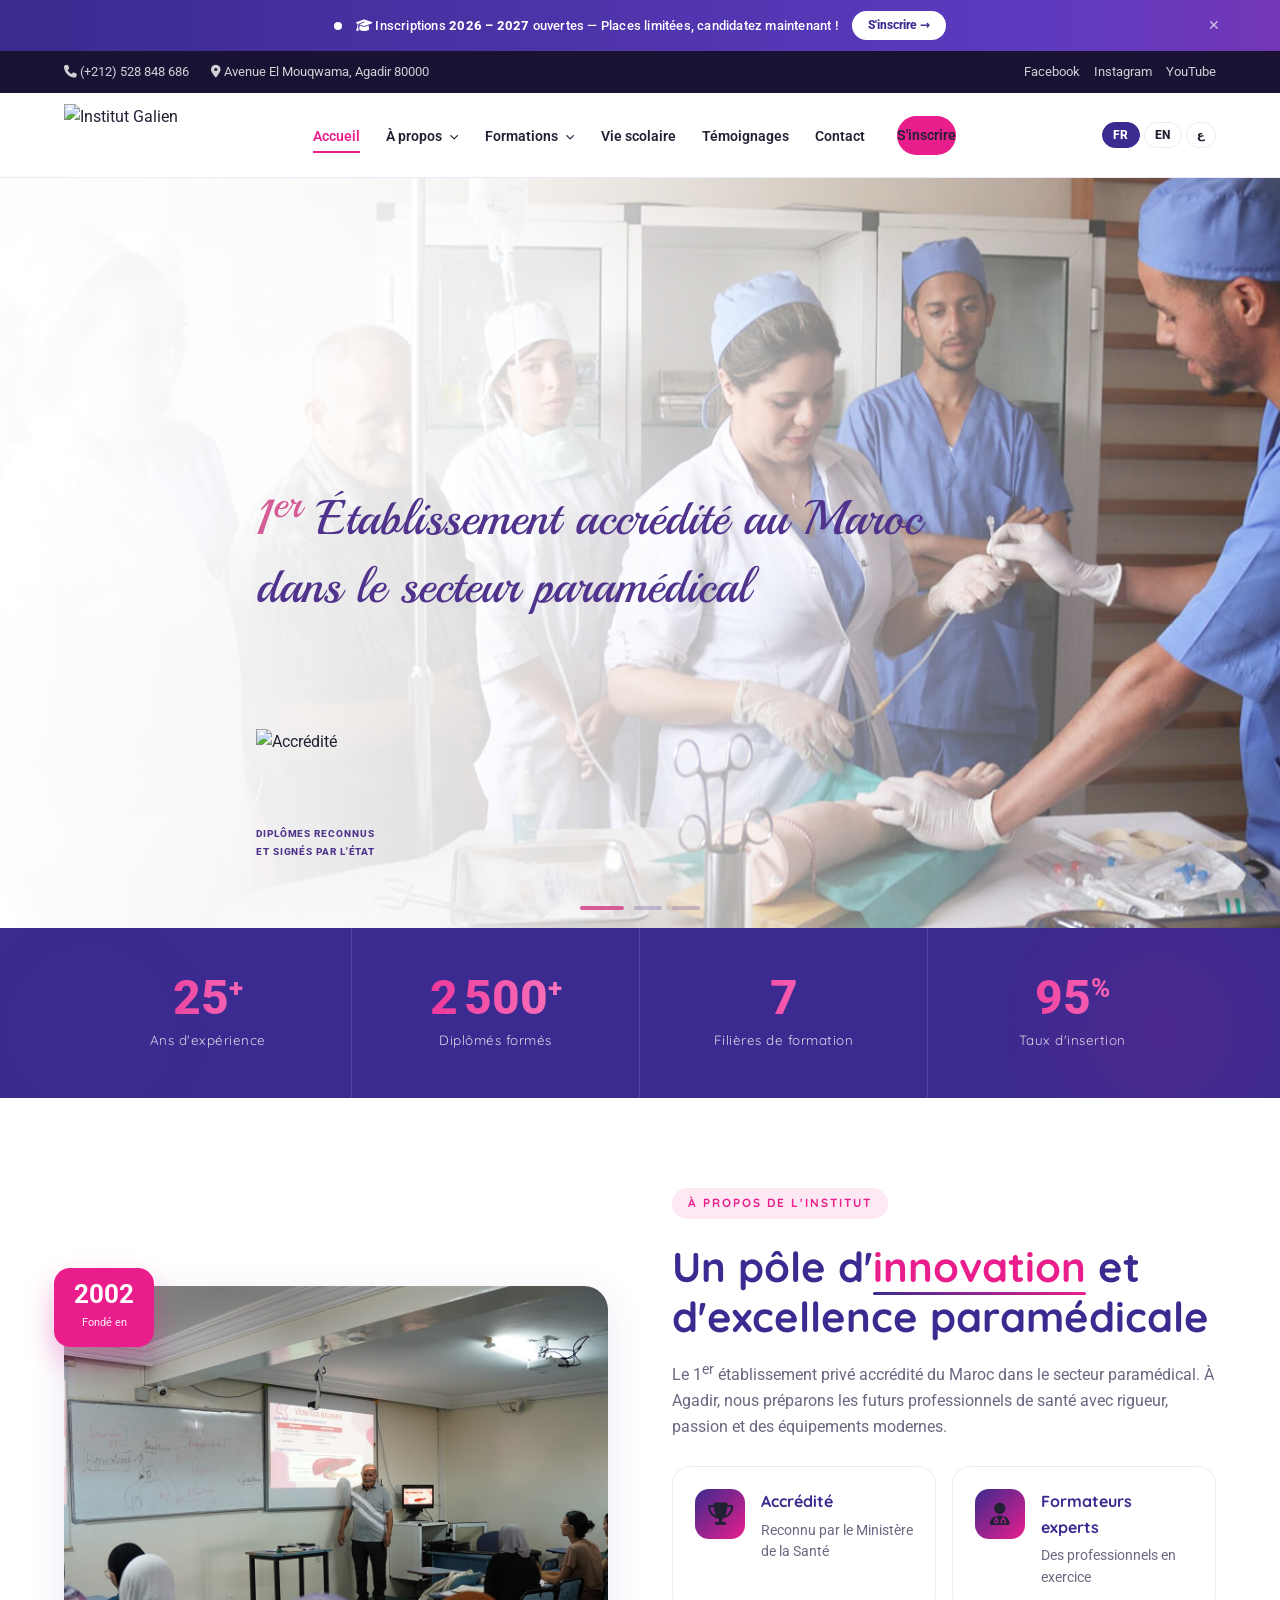
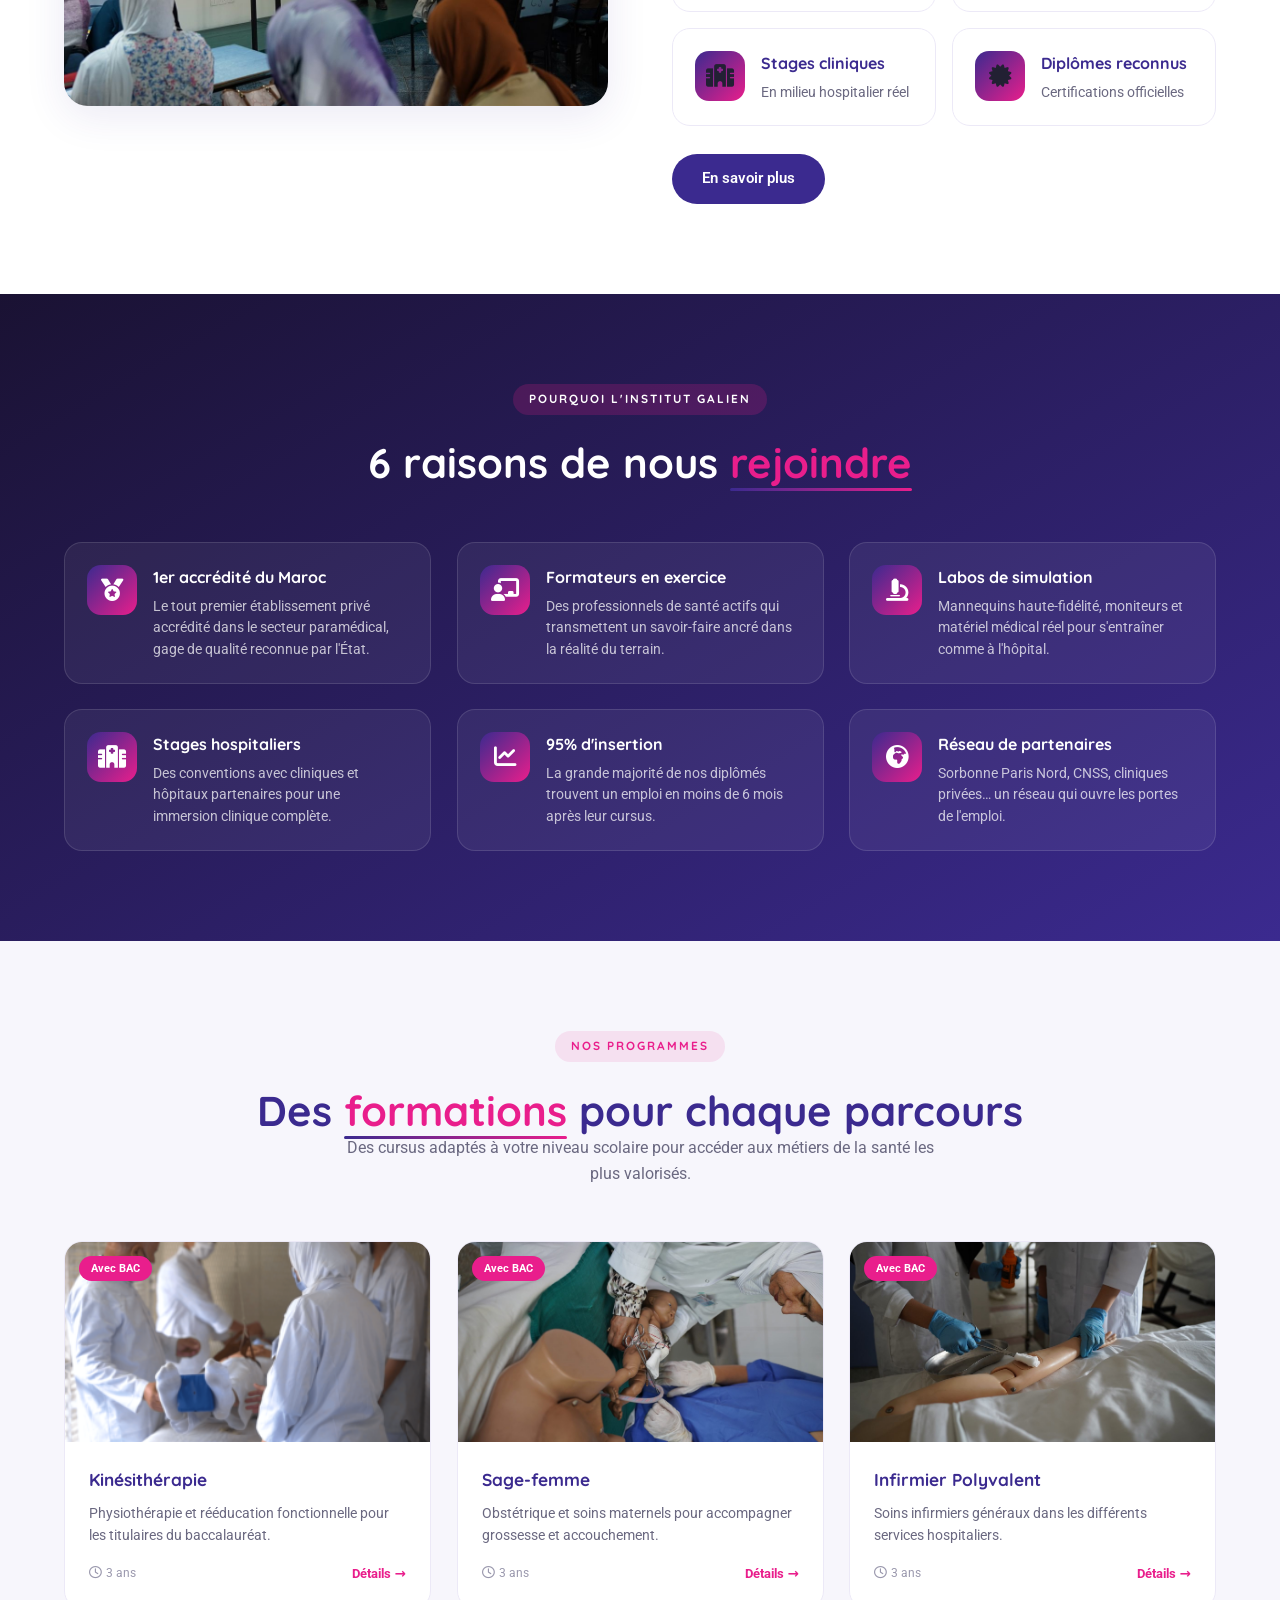
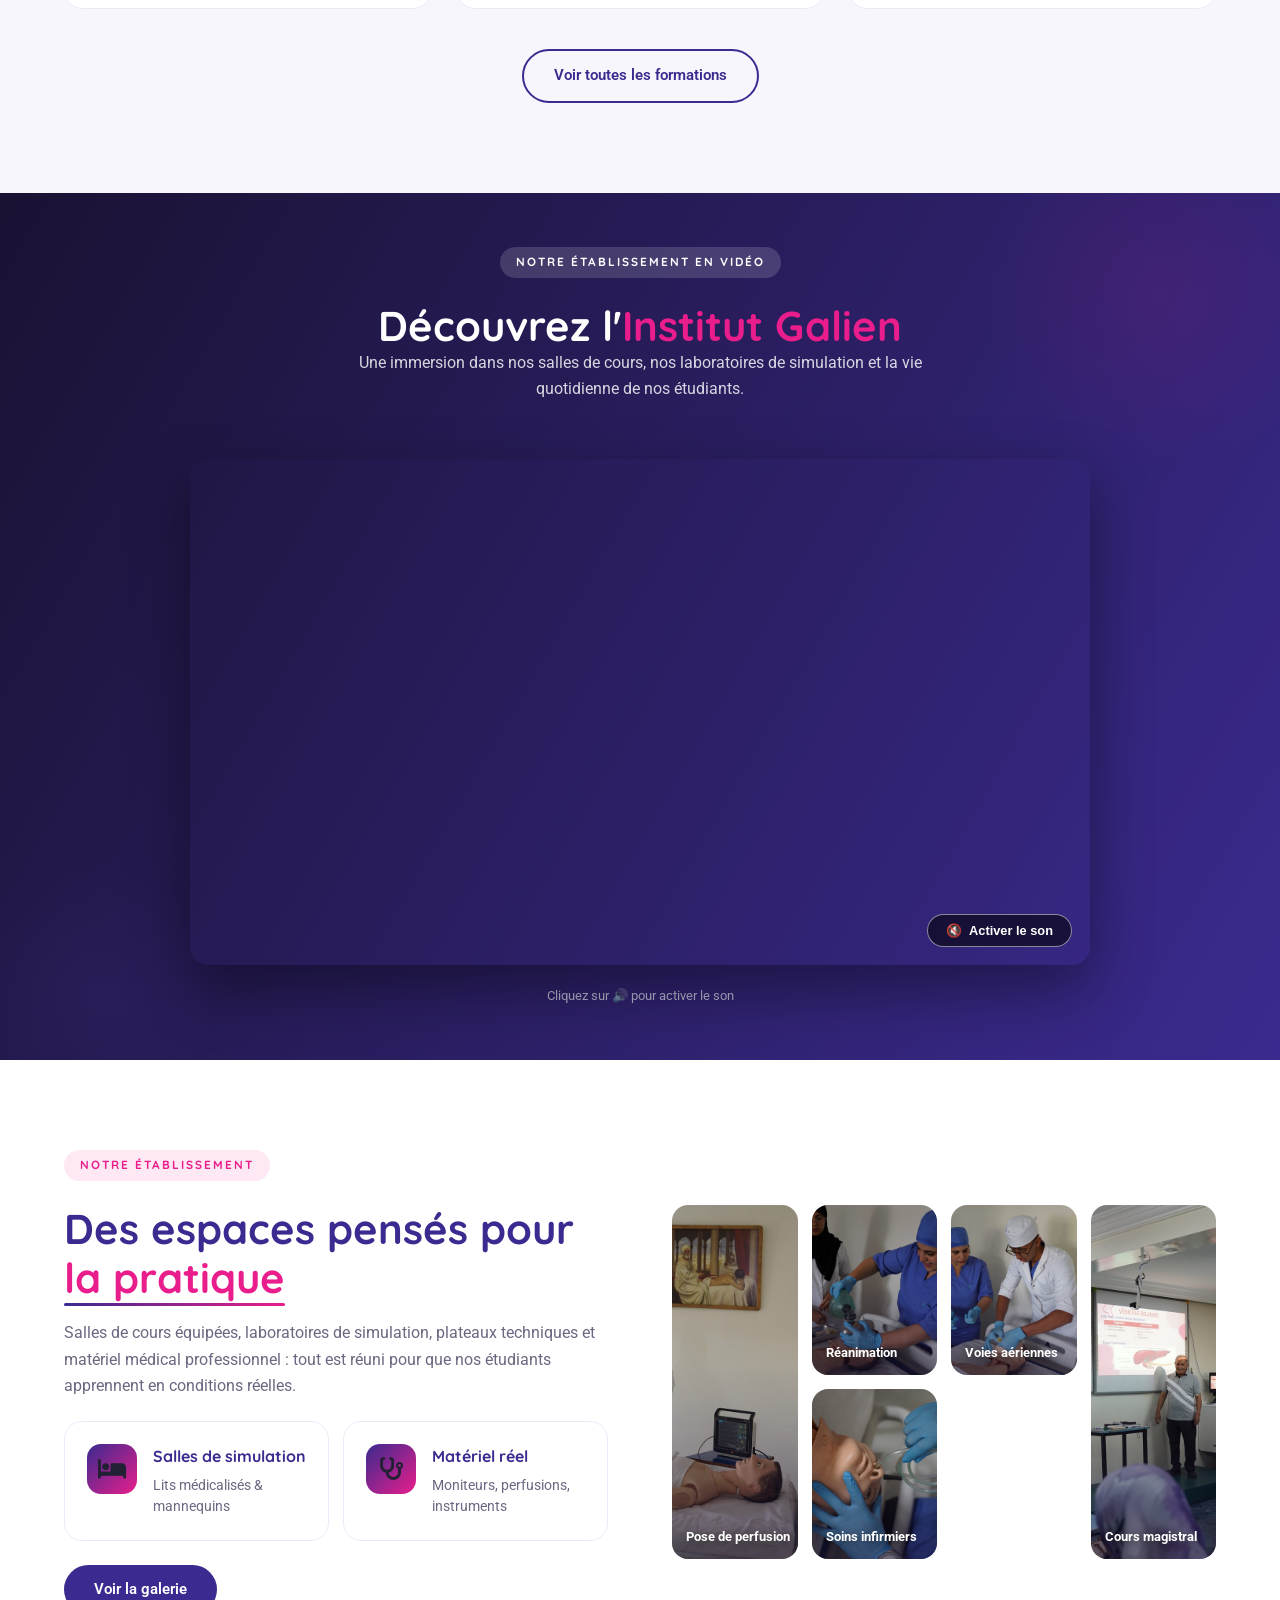
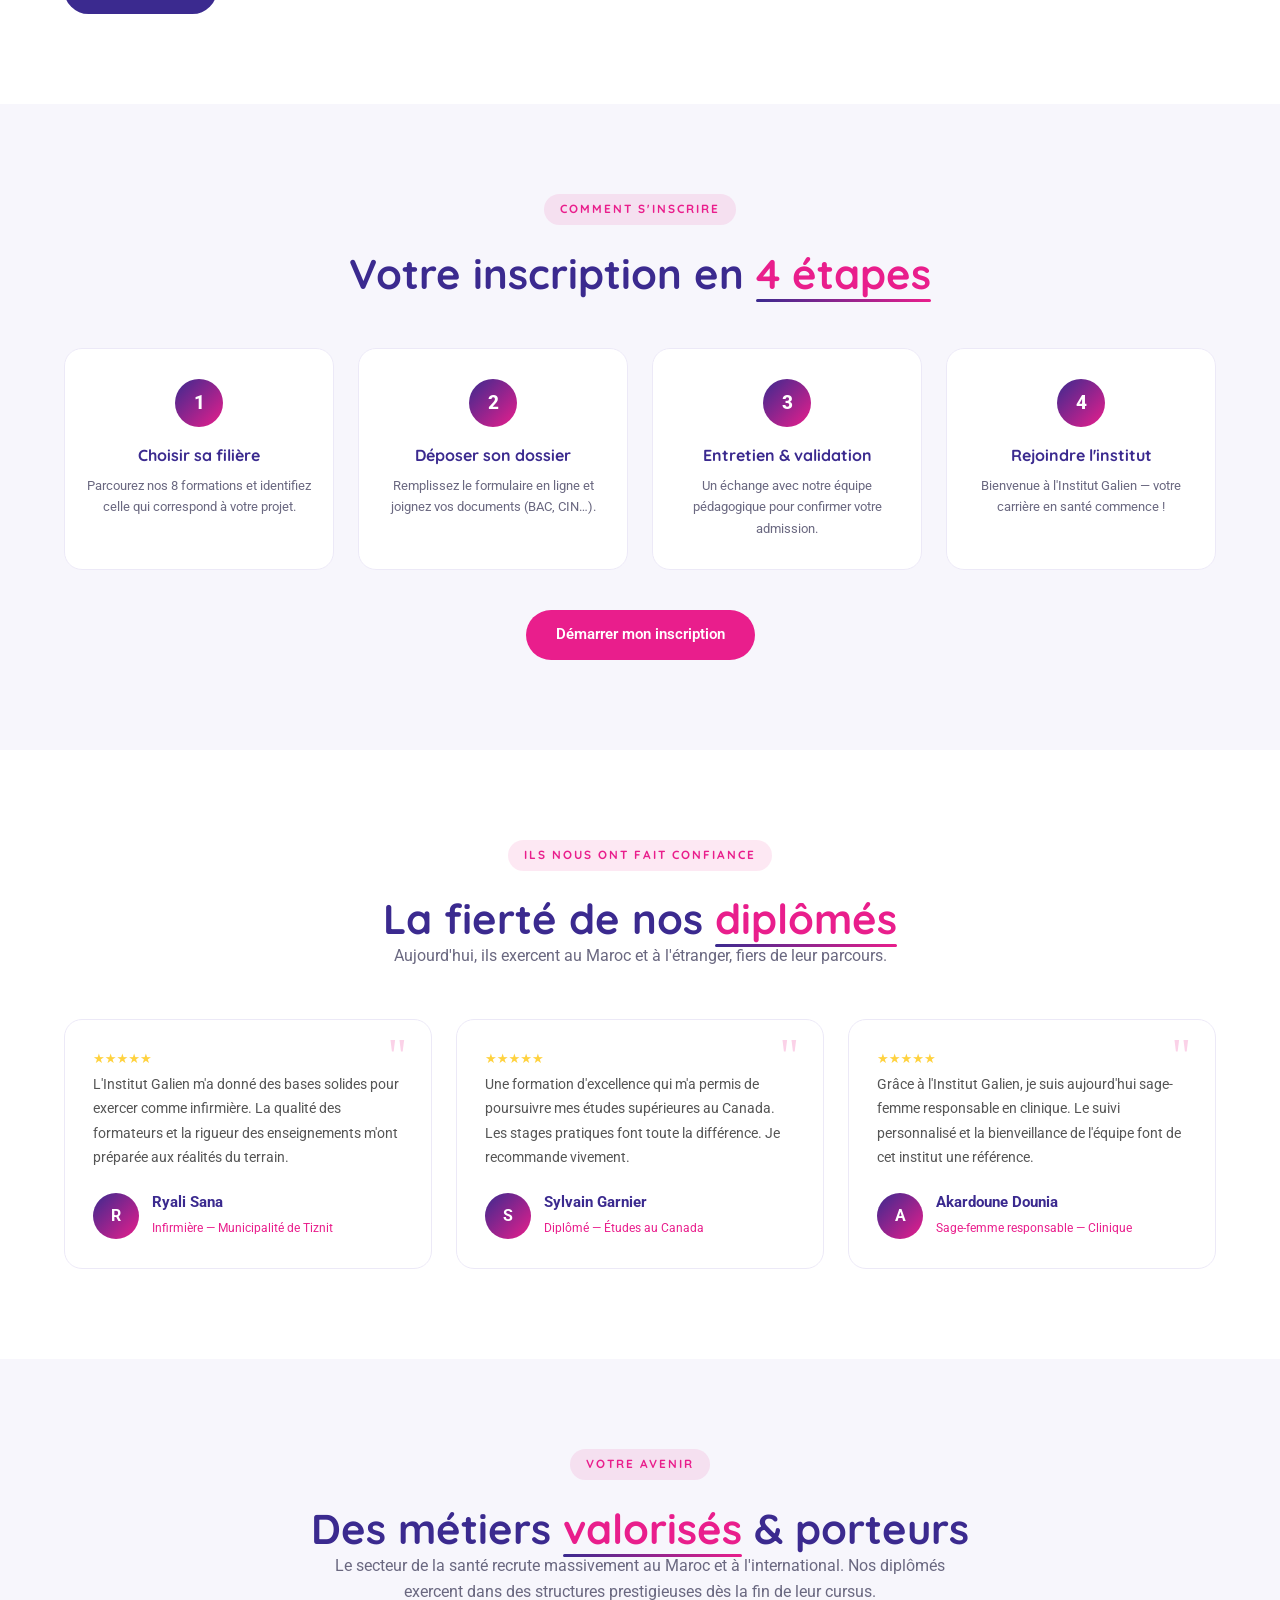
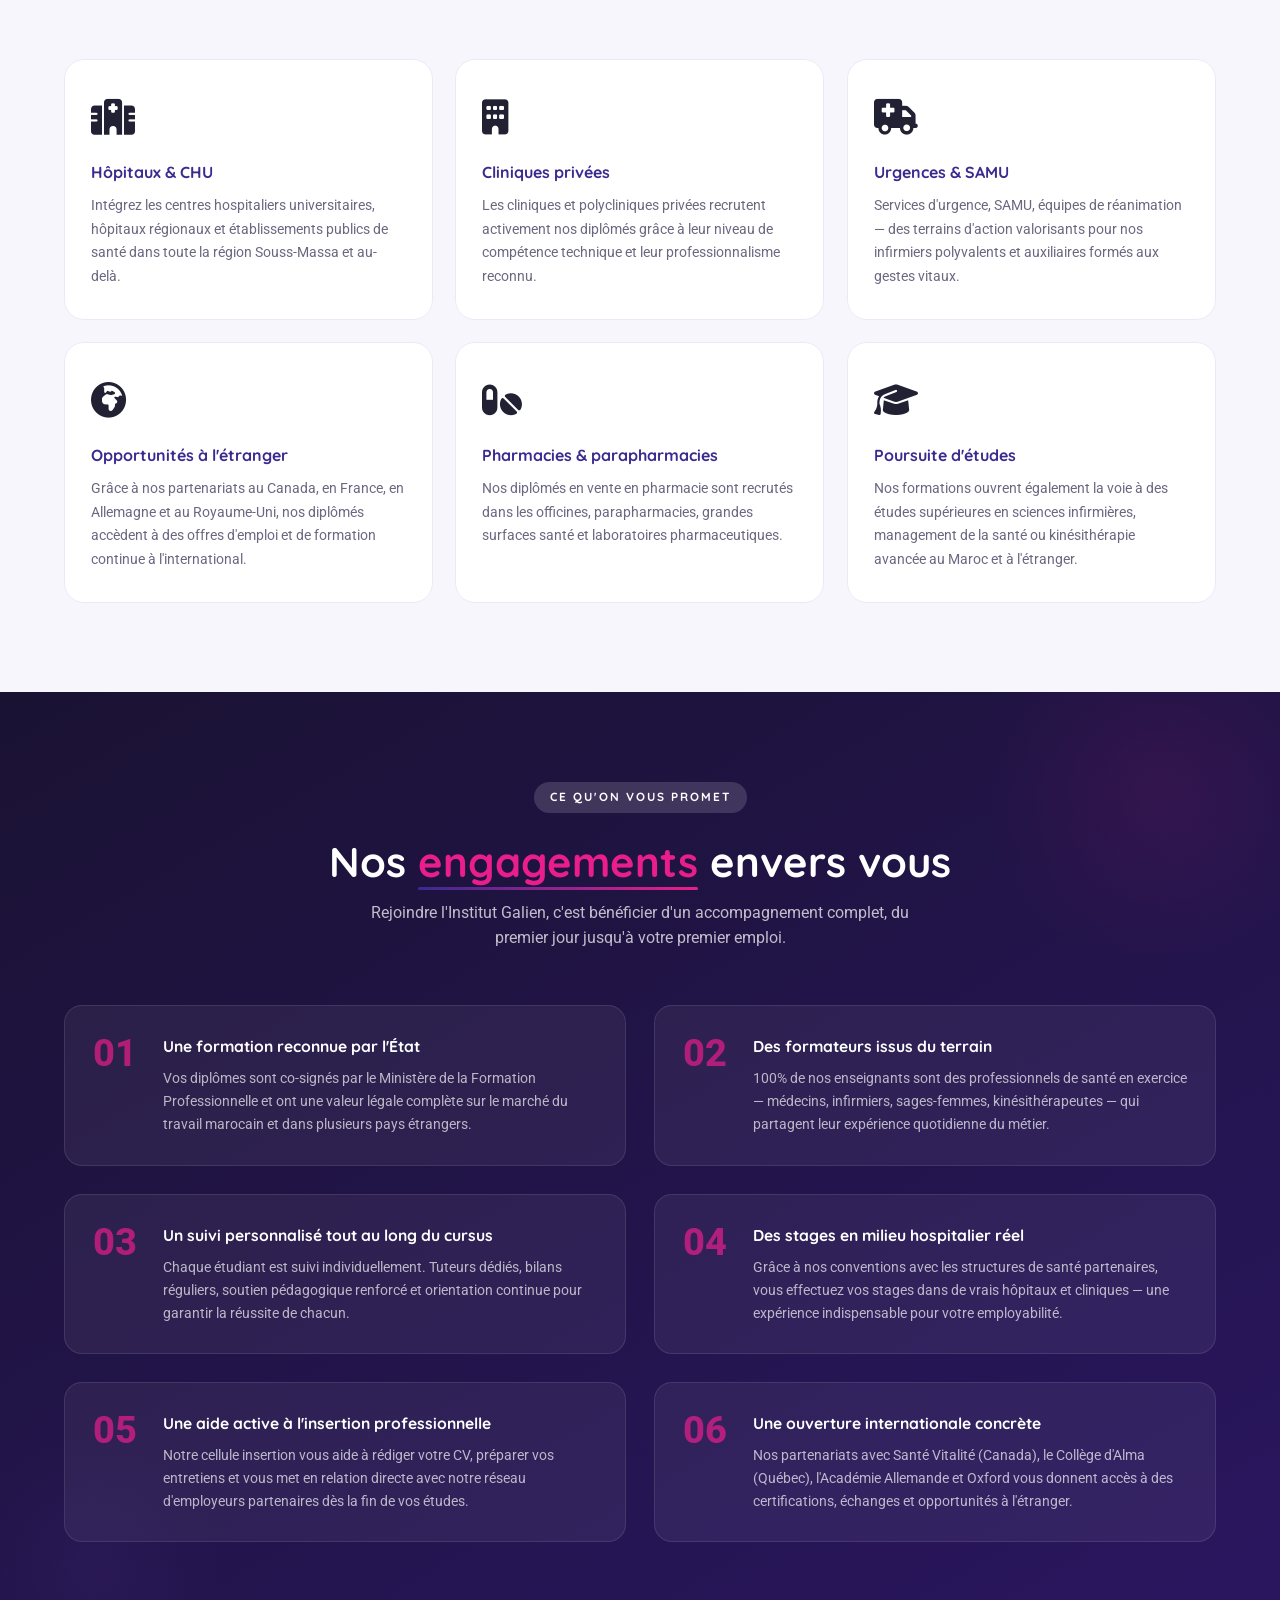
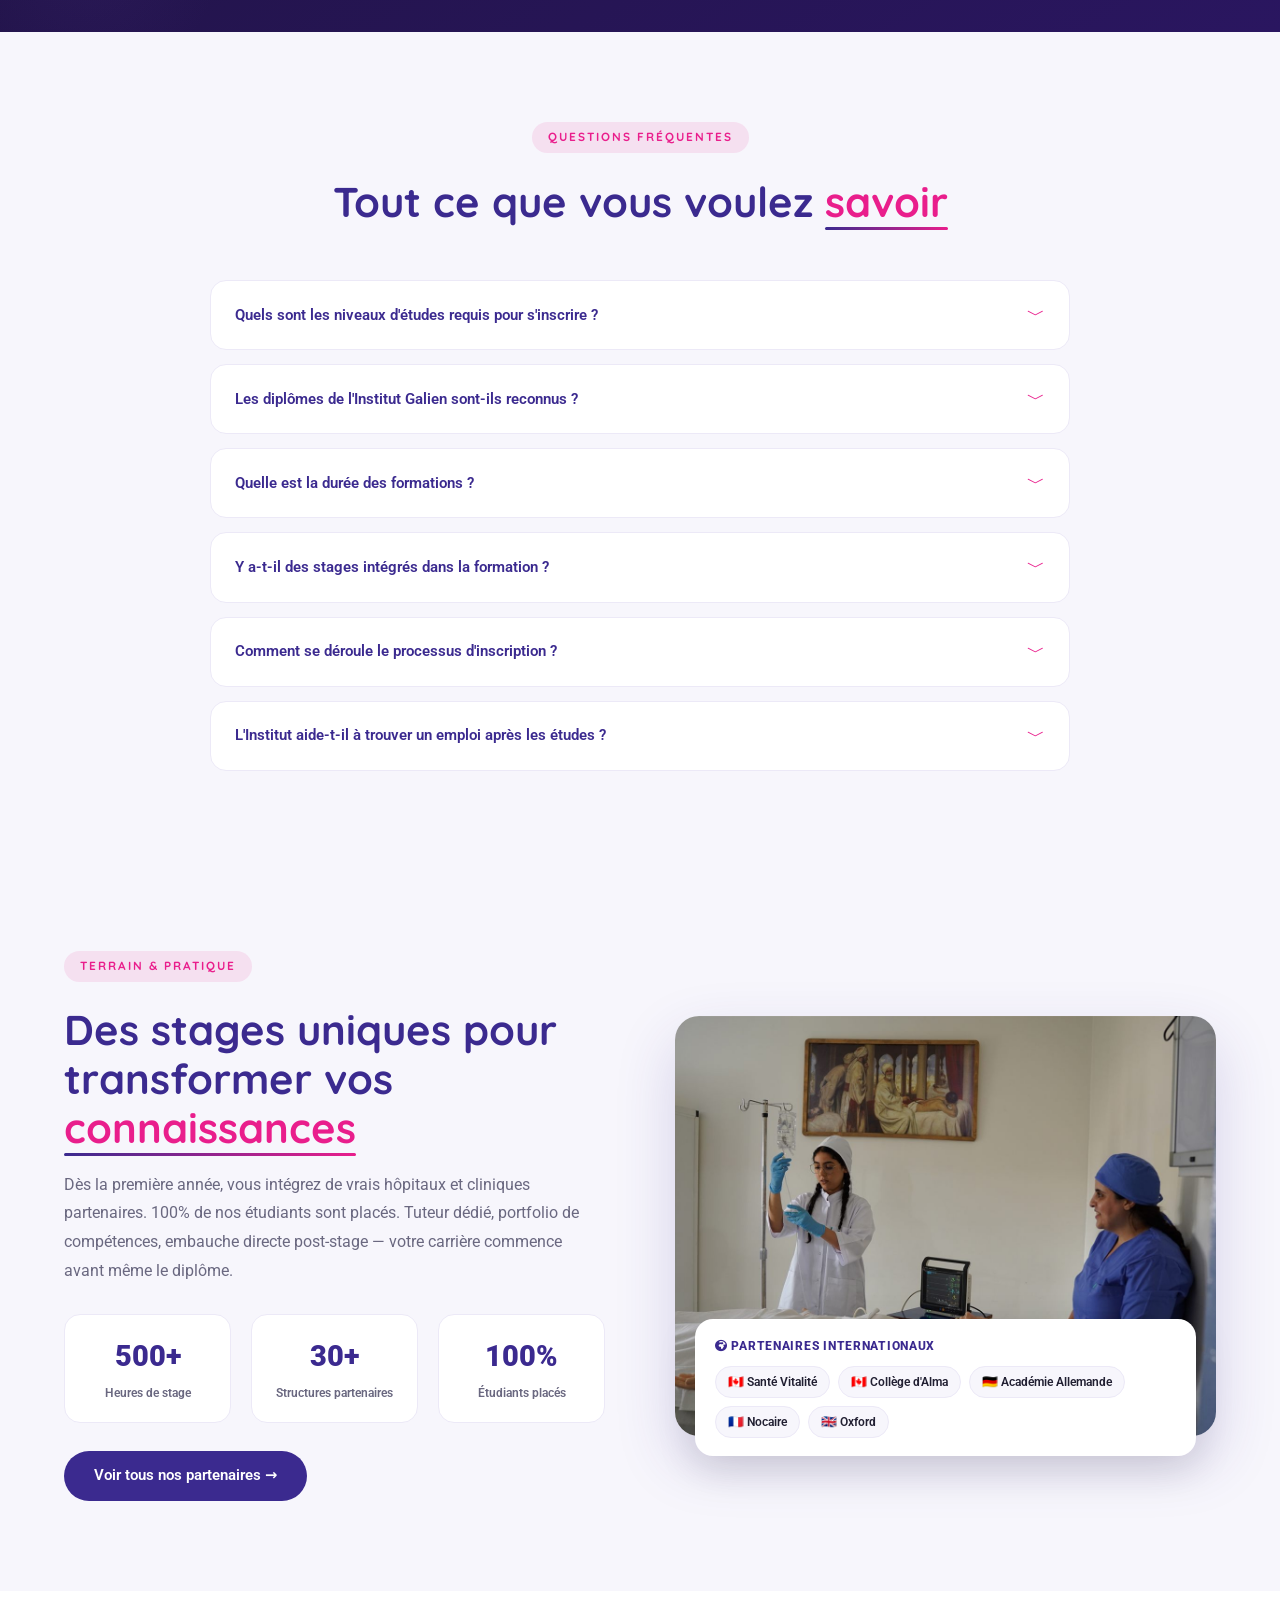
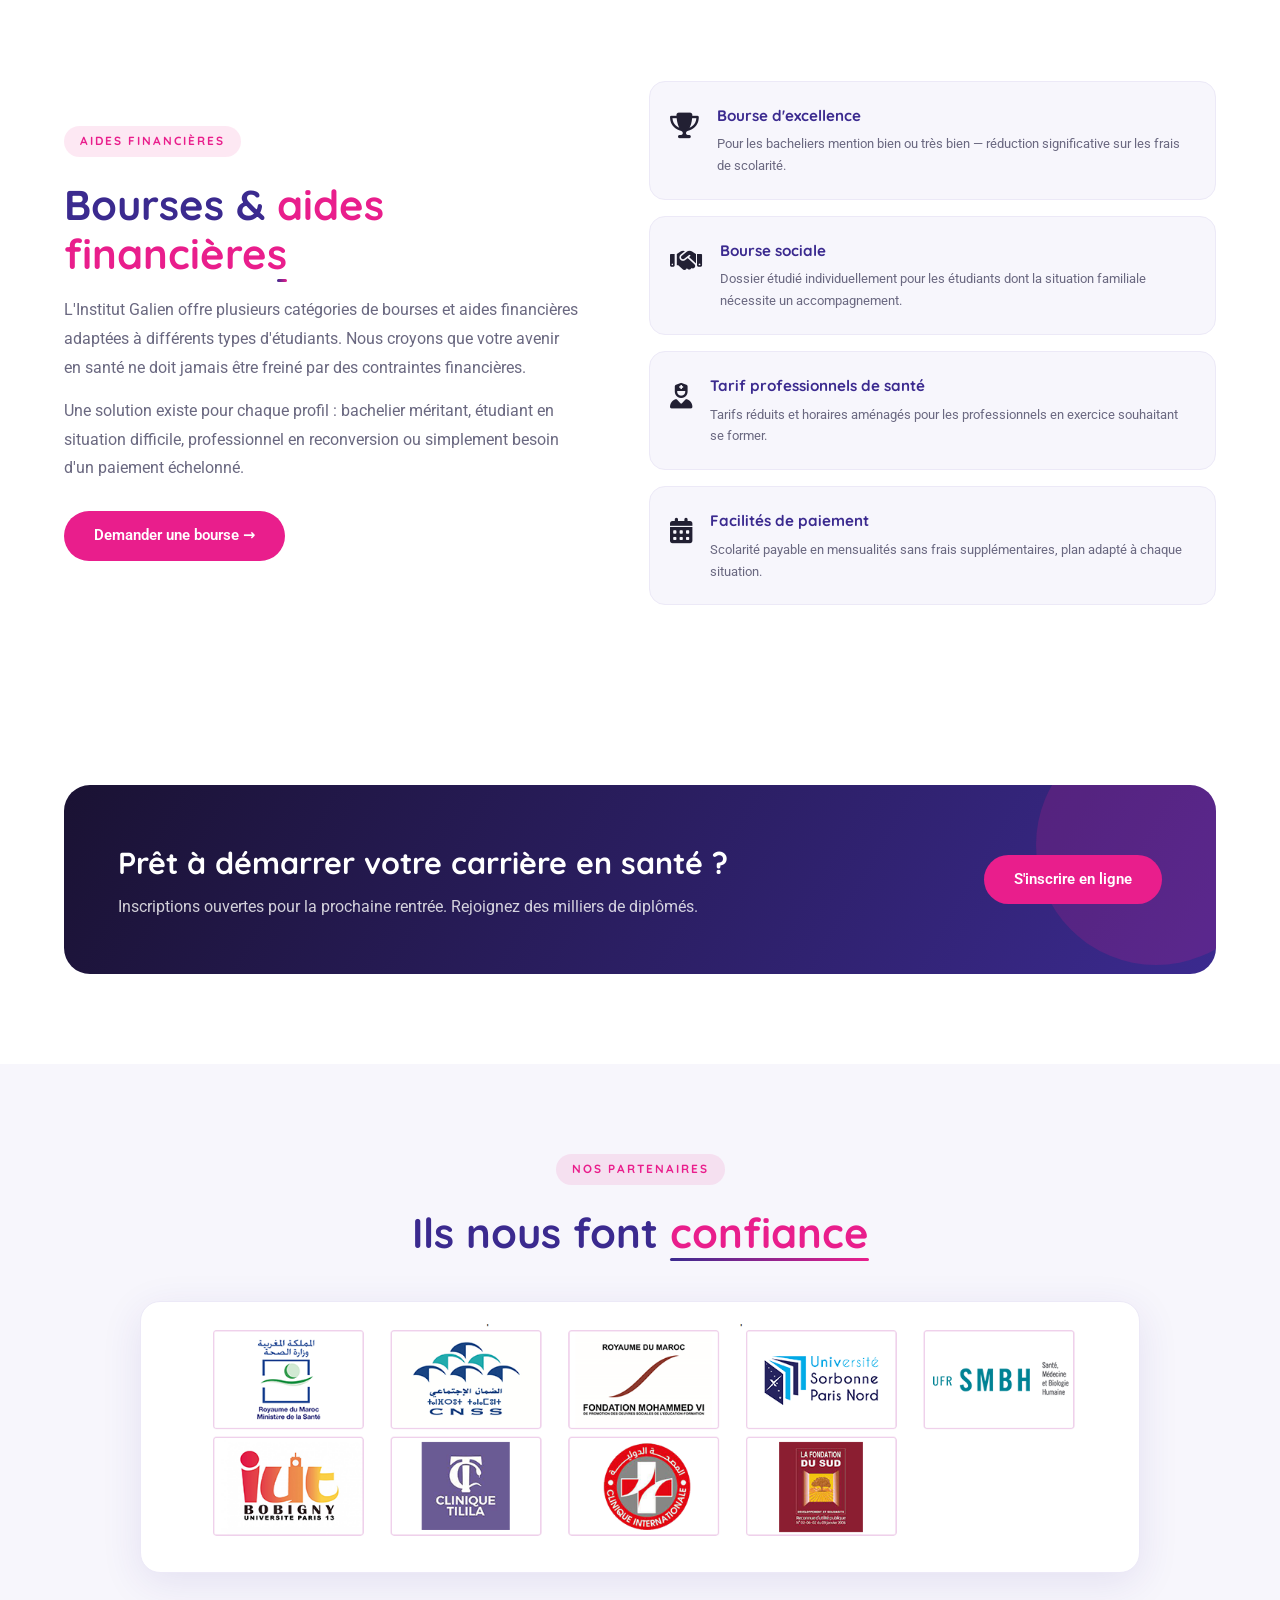
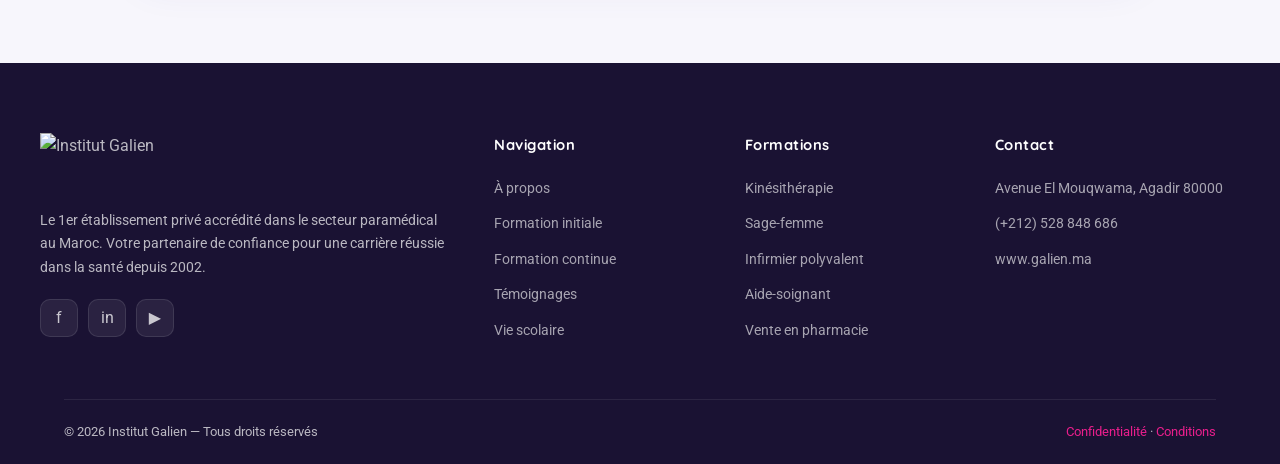
==== index.html @ 87c7f815 "Fix inscription modal not visible: remove transform from body animation The page fade-in animated bo" ====
﻿<!DOCTYPE html>
<html lang="fr">
<head>
<meta charset="UTF-8"/>
<meta http-equiv="Cache-Control" content="no-cache, no-store, must-revalidate"/>
<meta http-equiv="Pragma" content="no-cache"/>
<meta http-equiv="Expires" content="0"/>
<meta name="viewport" content="width=device-width,initial-scale=1.0"/>
<title>Institut Galien — Des Métiers de Santé</title>
<link rel="preconnect" href="https://fonts.googleapis.com"/>
<link rel="preconnect" href="https://fonts.gstatic.com" crossorigin/>
<link href="https://fonts.googleapis.com/css2?family=Roboto:wght@400;500;700&family=Quicksand:wght@500;600;700&family=Playball&family=Amiri:wght@400;700&display=swap" rel="stylesheet"/>
<link rel="stylesheet" href="galien-style.css?v=3"/>
<link rel="stylesheet" href="https://cdnjs.cloudflare.com/ajax/libs/font-awesome/6.5.0/css/all.min.css"/>
<style>
/* ---- Home hero — pixel-perfect galien.ma match ---- */
.home-hero{position:relative;min-height:560px;height:86vh;max-height:750px;display:flex;overflow:hidden}
.hero-slide{position:absolute;inset:0;background-size:cover;background-position:center;opacity:0;transition:opacity 1.5s ease}
.hero-slide.on{opacity:1}
/* exact same white overlay as galien.ma */
.home-hero::after{content:"";position:absolute;inset:0;z-index:2;background:linear-gradient(90deg,rgba(255,255,255,.88) 0%,rgba(255,255,255,.65) 38%,rgba(255,255,255,.20) 68%,rgba(255,255,255,.05) 100%)}
/* per-slide content panels */
.hcp{position:absolute;inset:0;z-index:3;display:flex;flex-direction:column;justify-content:center;padding:8% 5% 8% 20%;opacity:0;pointer-events:none;transition:opacity .7s}
.hcp.on{opacity:1;pointer-events:auto}
/* ALL French headlines: Brush Script Std exactly like galien.ma */
.gal-title{font-family:"Brush Script Std","Brush Script MT",'Playball',cursive;color:#50338c;font-size:clamp(2.2rem,3.8vw,3.5rem);font-weight:400;line-height:1.4;margin:0 0 10px;animation:hIn .8s .1s both}
.gal-title .gal-pink{color:#d65c97}
/* Arabic: Playball font exactly like galien.ma, pink color rgb(214,92,151) */
.gal-arabic{font-family:'Playball',cursive;font-size:clamp(1.8rem,3.2vw,2.6rem);color:#d65c97;direction:rtl;margin:0;animation:hIn .8s .35s both}
/* accreditation bottom-left on ALL slides */
.hero-accr{position:absolute;bottom:9%;left:20%;z-index:3;display:flex;flex-direction:column;align-items:flex-start;gap:6px}
.hero-accr-logo{width:90px;height:90px;object-fit:contain}
.hero-accr-label{font-size:.63rem;font-weight:800;color:#50338c;letter-spacing:.09em;line-height:1.8;text-transform:uppercase}
@keyframes hIn{from{opacity:0;transform:translateY(16px)}to{opacity:1;transform:none}}
/* dots */
.hero-dots{position:absolute;left:50%;bottom:18px;transform:translateX(-50%);display:flex;gap:10px;z-index:4}
.hero-dots b{width:28px;height:4px;border-radius:3px;background:rgba(80,51,140,.25);cursor:pointer;transition:.3s}
.hero-dots b.on{background:#d65c97;width:44px}
@media(max-width:760px){.home-hero{min-height:380px;height:65vh}.hcp{padding:6% 4% 6% 5%}.gal-title{font-size:clamp(1.6rem,6.5vw,2.2rem)}.gal-arabic{font-size:1.5rem}.hero-accr{left:5%;bottom:6%}.hero-accr-logo{width:60px;height:60px}}

/* about split */
.about-split{display:grid;grid-template-columns:1fr 1fr;gap:64px;align-items:center}
.about-imgs{position:relative}
.about-imgs .big{border-radius:24px;overflow:hidden;box-shadow:var(--shadow)}
.about-imgs .big img{width:100%;height:420px;object-fit:cover}
.about-imgs .small{position:absolute;right:-14px;bottom:-26px;width:52%;border-radius:16px;overflow:hidden;border:5px solid #fff;box-shadow:0 18px 44px rgba(233,30,140,.22)}
.about-imgs .small img{width:100%;height:190px;object-fit:cover}
.about-imgs .badge{position:absolute;top:-18px;left:-10px;background:var(--pink);color:#fff;border-radius:16px;padding:14px 20px;text-align:center;box-shadow:0 14px 30px rgba(233,30,140,.3)}
.about-imgs .badge b{display:block;font-size:1.6rem;line-height:1}
.about-imgs .badge span{font-size:.7rem;opacity:.9}

/* CTA band */
.cta-band{background:linear-gradient(120deg,var(--dark),var(--purple));color:#fff;border-radius:26px;padding:54px;display:flex;align-items:center;justify-content:space-between;gap:30px;flex-wrap:wrap;position:relative;overflow:hidden}
.cta-band::after{content:"";position:absolute;right:-60px;top:-60px;width:240px;height:240px;border-radius:50%;background:rgba(233,30,140,.18)}
.cta-band h2{font-size:1.9rem;font-weight:800;position:relative;z-index:1}
.cta-band p{color:rgba(255,255,255,.8);position:relative;z-index:1;margin-top:6px}
.cta-band .btn{position:relative;z-index:1}

/* partners */
.partners-band{max-width:1000px;margin:0 auto;background:#fff;border:1px solid var(--line);border-radius:20px;padding:22px 26px;box-shadow:var(--shadow)}
.partners-band img{width:100%;height:auto}

/* video band */
.video-band{position:relative;color:#fff;overflow:hidden;padding:0}
.video-band .vb-top{text-align:center;padding:54px 20px 32px}
.video-band .eyebrow{background:rgba(255,255,255,.15);color:#fff}
.video-band .h-title{color:#fff}
.vb-player{position:relative;width:100%;max-width:900px;margin:0 auto;border-radius:18px;overflow:hidden;box-shadow:0 24px 60px rgba(0,0,0,.4)}
.vb-player::before{content:"";display:block;padding-top:56.25%}
.vb-player iframe{position:absolute;inset:0;width:100%;height:100%;border:0}
.vb-unmute{position:absolute;bottom:18px;right:18px;z-index:5;background:rgba(0,0,0,.55);color:#fff;border:1.5px solid rgba(255,255,255,.5);border-radius:30px;padding:8px 18px;font-size:.8rem;font-weight:700;cursor:pointer;display:flex;align-items:center;gap:7px;backdrop-filter:blur(4px);transition:.2s}
.vb-unmute:hover{background:var(--pink);border-color:var(--pink)}
.vb-unmute.muted::before{content:"🔇"}
.vb-unmute.unmuted::before{content:"🔊"}
.vb-footer{text-align:center;padding:20px 20px 54px;color:rgba(255,255,255,.65);font-size:.82rem}

/* why choose - dark band */
.why{background:linear-gradient(150deg,var(--dark),var(--purple));color:#fff}
.why .h-title{color:#fff}
.why .feature{background:rgba(255,255,255,.06);border:1px solid rgba(255,255,255,.12)}
.why .feature h4{color:#fff}
.why .feature p{color:rgba(255,255,255,.72)}

/* campus / activities strip */
.campus-grid{display:grid;grid-template-columns:repeat(4,1fr);grid-auto-rows:170px;gap:14px}
.campus-grid .ci{position:relative;border-radius:16px;overflow:hidden}
.campus-grid .ci img{width:100%;height:100%;object-fit:cover;transition:transform .5s}
.campus-grid .ci:hover img{transform:scale(1.08)}
.campus-grid .ci.tall{grid-row:span 2}
.campus-grid .ci .lab{position:absolute;left:14px;bottom:12px;color:#fff;font-weight:700;font-size:.82rem;text-shadow:0 2px 8px rgba(0,0,0,.5);z-index:2}
.campus-grid .ci::after{content:"";position:absolute;inset:0;background:linear-gradient(to top,rgba(27,18,51,.5),transparent 55%)}
@media(max-width:760px){.campus-grid{grid-template-columns:repeat(2,1fr)}}

/* steps */
.steps{display:grid;grid-template-columns:repeat(4,1fr);gap:24px;counter-reset:s}
.step{position:relative;background:#fff;border:1px solid var(--line);border-radius:var(--radius);padding:30px 22px;text-align:center;transition:.3s}
.step:hover{transform:translateY(-6px);box-shadow:var(--shadow)}
.step .n{counter-increment:s;width:48px;height:48px;margin:0 auto 16px;border-radius:50%;background:linear-gradient(135deg,var(--purple),var(--pink));color:#fff;display:flex;align-items:center;justify-content:center;font-weight:800;font-size:1.2rem}
.step .n::before{content:counter(s)}
.step h4{color:var(--purple);font-size:1rem;margin-bottom:6px}
.step p{color:var(--muted);font-size:.84rem}
@media(max-width:760px){.steps{grid-template-columns:1fr}}

/* testimonials */
.tgrid{display:grid;grid-template-columns:repeat(3,1fr);gap:24px}
.tcard{background:#fff;border:1px solid var(--line);border-radius:var(--radius);padding:28px;transition:.3s;position:relative}
.tcard:hover{transform:translateY(-6px);box-shadow:var(--shadow);border-color:rgba(233,30,140,.25)}
.tcard .q{font-family:Georgia,serif;font-size:3rem;color:var(--pink);opacity:.2;line-height:.6;position:absolute;top:22px;right:24px}
.tcard p{color:#555;font-size:.9rem;line-height:1.7;margin-bottom:20px}
.tcard .who{display:flex;align-items:center;gap:13px}
.tcard .av{width:46px;height:46px;border-radius:50%;background:linear-gradient(135deg,var(--purple),var(--pink));color:#fff;display:flex;align-items:center;justify-content:center;font-weight:700;flex-shrink:0}
.tcard .who b{color:var(--purple);display:block;font-size:.92rem}
.tcard .who span{color:var(--pink);font-size:.76rem}
.tcard .stars{color:#ffd23f;font-size:.82rem;margin-bottom:4px}
@media(max-width:760px){.tgrid{grid-template-columns:1fr}}

/* débouchés cards */
.deb-card{background:#fff;border:1px solid var(--line);border-radius:20px;padding:30px 26px;transition:.3s}
.deb-card:hover{transform:translateY(-6px);box-shadow:var(--shadow);border-color:rgba(233,30,140,.2)}
.deb-icon{font-size:2.2rem;margin-bottom:14px}
.deb-card h4{color:var(--purple);font-size:1rem;font-weight:700;margin-bottom:8px}
.deb-card p{color:var(--muted);font-size:.87rem;line-height:1.7}

/* engagements */
.eng-grid{display:grid;grid-template-columns:1fr 1fr;gap:28px}
.eng-item{display:flex;gap:22px;align-items:flex-start;background:rgba(255,255,255,.06);border:1px solid rgba(255,255,255,.1);border-radius:18px;padding:28px;transition:.3s}
.eng-item:hover{background:rgba(255,255,255,.1);border-color:rgba(233,30,140,.3);transform:translateY(-4px)}
.eng-num{font-size:2.4rem;font-weight:800;color:var(--pink);opacity:.7;line-height:1;flex-shrink:0;min-width:48px}
.eng-item h4{color:#fff;font-size:.98rem;font-weight:700;margin-bottom:8px}
.eng-item p{color:rgba(255,255,255,.68);font-size:.85rem;line-height:1.7}
@media(max-width:760px){.eng-grid{grid-template-columns:1fr}}

/* FAQ */
.faq-grid{max-width:860px;margin:0 auto;display:flex;flex-direction:column;gap:14px}
.faq-item{background:#fff;border:1.5px solid var(--line);border-radius:16px;overflow:hidden;transition:.3s}
.faq-item.open{border-color:rgba(233,30,140,.35);box-shadow:0 6px 24px rgba(233,30,140,.1)}
.faq-q{display:flex;justify-content:space-between;align-items:center;padding:20px 24px;cursor:pointer;gap:16px}
.faq-q span:first-child{color:var(--purple);font-weight:600;font-size:.96rem}
.faq-arrow{color:var(--pink);font-size:1.1rem;transition:transform .3s;flex-shrink:0}
.faq-item.open .faq-arrow{transform:rotate(180deg)}
.faq-a{max-height:0;overflow:hidden;padding:0 24px;color:var(--muted);font-size:.88rem;line-height:1.8;transition:max-height .4s ease,padding .3s}
.faq-item.open .faq-a{max-height:300px;padding:0 24px 20px}

/* international partners */
.intl-partners{display:flex;flex-wrap:wrap;gap:20px;justify-content:center}
.ip-card{display:flex;align-items:center;gap:16px;background:rgba(255,255,255,.08);border:1px solid rgba(255,255,255,.15);border-radius:18px;padding:22px 28px;min-width:200px;flex:1;max-width:220px;transition:.3s;backdrop-filter:blur(6px)}
.ip-card:hover{background:rgba(233,30,140,.18);border-color:rgba(233,30,140,.5);transform:translateY(-4px)}
.ip-flag{font-size:2.4rem;line-height:1}
.ip-info h4{color:#fff;font-size:1rem;font-weight:700;margin-bottom:2px}
.ip-info span{color:rgba(255,255,255,.6);font-size:.8rem}

/* === ANNOUNCEMENT BAR === */
.announce-bar{
  background:linear-gradient(90deg,var(--purple) 0%,#5c3bbf 40%,var(--pink) 100%);
  background-size:200% 100%;
  animation:gradShift 6s ease infinite;
  color:#fff;padding:0;overflow:hidden;
}
.announce-inner{
  max-width:1200px;margin:0 auto;
  display:flex;align-items:center;justify-content:center;
  gap:14px;padding:11px 24px;flex-wrap:wrap;position:relative;
}
.an-dot{width:8px;height:8px;border-radius:50%;background:#fff;flex-shrink:0;
  box-shadow:0 0 0 0 rgba(255,255,255,.5);animation:anDotPulse 1.6s infinite}
@keyframes anDotPulse{0%,100%{box-shadow:0 0 0 0 rgba(255,255,255,.5)}70%{box-shadow:0 0 0 8px rgba(255,255,255,0)}}
.an-text{font-size:.82rem;font-weight:500;letter-spacing:.2px}
.an-text strong{font-weight:800}
.an-cta{
  background:#fff;color:var(--purple);font-size:.76rem;font-weight:800;
  padding:5px 16px;border-radius:30px;text-decoration:none;
  transition:.25s;white-space:nowrap;flex-shrink:0;
}
.an-cta:hover{background:var(--pink);color:#fff}
.an-close{
  position:absolute;right:16px;top:50%;transform:translateY(-50%);
  background:none;border:none;color:rgba(255,255,255,.7);
  font-size:.85rem;cursor:pointer;padding:4px;line-height:1;
  transition:.2s;
}
.an-close:hover{color:#fff}
@keyframes gradShift{0%,100%{background-position:0% 50%}50%{background-position:100% 50%}}
@media(max-width:600px){
  .an-text{font-size:.74rem;text-align:center}
  .an-close{position:static;transform:none;margin-left:auto}
}

/* === ACCREDITATION SEAL (bottom-right of hero) === */
.hero-seal{
  position:absolute;top:50%;right:60px;transform:translateY(-50%);z-index:4;
  width:175px;height:175px;
  animation:sealFloat 4s ease-in-out infinite, sealIn .8s 1.2s both, sealGlow 4s ease-in-out infinite;
}
.hero-seal img{width:100%;height:100%;object-fit:contain}
@keyframes sealFloat{0%{transform:translateY(-50%) rotate(0deg) scale(1)}25%{transform:translateY(calc(-50% - 14px)) rotate(6deg) scale(1.06)}50%{transform:translateY(calc(-50% - 18px)) rotate(0deg) scale(1.1)}75%{transform:translateY(calc(-50% - 10px)) rotate(-5deg) scale(1.05)}100%{transform:translateY(-50%) rotate(0deg) scale(1)}}
@keyframes sealGlow{0%,100%{filter:drop-shadow(0 12px 36px rgba(233,30,140,.5)) drop-shadow(0 4px 14px rgba(0,0,0,.4))}50%{filter:drop-shadow(0 0 40px rgba(233,30,140,.95)) drop-shadow(0 0 80px rgba(233,30,140,.5)) drop-shadow(0 4px 14px rgba(0,0,0,.4))}}
@keyframes sealIn{from{opacity:0;transform:translateY(-50%) scale(.5) rotate(-20deg)}to{opacity:1;transform:translateY(-50%) scale(1) rotate(0deg)}}
@media(max-width:1000px){.hero-seal{width:130px;height:130px;right:24px}}
@media(max-width:760px){.hero-seal{width:90px;height:90px;top:auto;bottom:70px;right:16px;transform:none}
@keyframes sealFloat{0%,100%{transform:translateY(0) rotate(0deg)}50%{transform:translateY(-8px) rotate(2deg)}}}

/* ---- mobile ---- */
@media(max-width:860px){.about-split{grid-template-columns:1fr;gap:40px}}
@media(max-width:760px){
  .home-hero{min-height:auto;padding:118px 0 64px;align-items:flex-start}
  .home-hero h1{font-size:2.05rem;line-height:1.15}
  .home-hero .sub{font-size:1rem}
  .hero-trust{gap:16px;margin-top:28px}
  .hero-trust .t b{font-size:1.25rem}
  .about-imgs .big img{height:300px}
  .about-imgs .small{display:none}
  .cta-band{padding:32px 24px;text-align:center;flex-direction:column}
  .cta-band h2{font-size:1.4rem}
  .play-circle{width:74px;height:74px;font-size:1.4rem}
}
</style>
<style>
#google_translate_element{display:flex;align-items:center}
#google_translate_element .goog-te-gadget{color:transparent;font-size:0}
#google_translate_element .goog-te-gadget select{background:rgba(255,255,255,.15);border:1px solid rgba(255,255,255,.3);color:#fff;font-size:.72rem;font-weight:700;padding:4px 8px;border-radius:20px;cursor:pointer;outline:none;font-family:inherit}
#google_translate_element .goog-te-gadget select:hover{background:rgba(255,255,255,.25)}
#google_translate_element .goog-te-gadget select option{color:#1a1233;background:#fff}
.goog-te-banner-frame{display:none!important}
body{top:0!important}
</style></head>
<body>

<!-- ===== ANNOUNCEMENT BAR ===== -->
<div class="announce-bar">
  <div class="announce-inner">
    <span class="an-dot"></span>
    <span class="an-text"><i class="fa-solid fa-graduation-cap"></i> Inscriptions <strong>2026 – 2027</strong> ouvertes — Places limitées, candidatez maintenant !</span>
    <a href="contact.html" class="an-cta" data-inscrire>S'inscrire →</a>
    <button class="an-close" onclick="this.closest('.announce-bar').style.display='none'" aria-label="Fermer">✕</button>
  </div>
</div>

<!-- ===== HEADER ===== -->
<div class="topbar">
  <div class="container">
    <div class="tb-info">
      <span><i class="fa-solid fa-phone"></i> <a href="tel:+212528848686">(+212) 528 848 686</a></span>
      <span class="hide-sm"><i class="fa-solid fa-location-dot"></i> Avenue El Mouqwama, Agadir 80000</span>
    </div>
          <div id="google_translate_element"></div><div class="tb-social">
      <a href="#" title="Facebook">Facebook</a>
      <a href="https://www.instagram.com/institutgalien.officiel" target="_blank" title="Instagram">Instagram</a>
      <a href="https://www.youtube.com/@InstitueGalien" target="_blank" title="YouTube">YouTube</a>
    </div>
  </div>
</div>
<header id="site-header">
  <div class="container">
    <nav class="nav">
      <a class="nav-logo" href="index.html"><img src="https://galien.ma/wp-content/uploads/2023/09/logo-Galien.png" alt="Institut Galien"/></a>
      <ul class="nav-menu" id="nav-menu">
        <li><a href="index.html" class="active">Accueil</a></li>
        <li class="has-drop"><a href="institut.html">À propos <i class="fa-solid fa-chevron-down nav-caret"></i></a>
          <ul class="drop">
            <li><a href="institut.html">L'Institut</a></li>
            <li><a href="partenaires.html">Nos partenaires</a></li>
          </ul>
        </li>
        <li class="has-drop"><a href="formations.html">Formations <i class="fa-solid fa-chevron-down nav-caret"></i></a>
          <ul class="drop">
            <li><a href="formations.html">Formation initiale</a></li>
            <li><a href="formation-continue.html">Formation continue</a></li>
          </ul>
        </li>
        <li><a href="galerie.html">Vie scolaire</a></li>
        <li><a href="temoignages.html">Témoignages</a></li>
        <li><a href="contact.html">Contact</a></li>
        <li><a href="contact.html" class="btn btn-pink nav-cta" data-inscrire>S'inscrire</a></li>
      </ul>
      <div class="lang-switcher"><button onclick="setLang('fr')" class="ls-btn" id="ls-fr">FR</button><button onclick="setLang('en')" class="ls-btn" id="ls-en">EN</button><button onclick="setLang('ar')" class="ls-btn" id="ls-ar">ع</button></div><div class="hamburger" id="hamburger"><span></span><span></span><span></span></div>
    </nav>
  </div>
</header>

<!-- ===== HERO ===== -->
<section class="home-hero">
  <!-- 3 slides exactly like galien.ma -->
  <div class="hero-slide on" style="background-image:url('images/s1.jpg')"></div>
  <div class="hero-slide" style="background-image:url('https://galien.ma/wp-content/uploads/2023/05/S2.jpg')"></div>
  <div class="hero-slide" style="background-image:url('https://galien.ma/wp-content/uploads/2023/05/S3-1.jpg')"></div>

  <!-- Slide 1: "1er Établissement accrédité au Maroc dans le secteur paramédical" -->
  <div class="hcp hcp-0 on">
    <h1 class="gal-title"><span class="gal-pink">1<sup>er</sup></span> Établissement accrédité au Maroc<br/>dans le secteur paramédical</h1>
  </div>

  <!-- Slide 2: "Plus de 25 ans d'expertise…" + Arabic هيؤوا مستقبلكم -->
  <div class="hcp hcp-1">
    <h1 class="gal-title"><span class="gal-pink">Plus de 25 ans</span> d'expertise dans la formation<br/>aux professions de santé</h1>
    <p class="gal-arabic">هيؤوا مستقبلكم في مهن نبيلة</p>
  </div>

  <!-- Slide 3: "Préparez votre avenir dans un secteur qui recrute" -->
  <div class="hcp hcp-2">
    <h1 class="gal-title">Préparez votre avenir<br/>dans un secteur qui recrute</h1>
  </div>

  <!-- Accreditation logo bottom-left — on all slides, exact same as galien.ma -->
  <div class="hero-accr">
    <img src="//galien.ma/wp-content/uploads/2022/06/accredite_02.png" alt="Accrédité" class="hero-accr-logo"/>
    <div class="hero-accr-label">DIPLÔMES RECONNUS<br/>ET SIGNÉS PAR L'ÉTAT</div>
  </div>

  <div class="hero-dots" id="heroDots"></div>
</section>

<!-- ===== STATS ===== -->
<section class="stats">
  <div class="container">
    <div class="grid grid-4">
      <div class="stat"><div class="num"><span data-counter="25">0</span><span class="plus">+</span></div><div class="lbl">Ans d'expérience</div></div>
      <div class="stat"><div class="num"><span data-counter="2500">0</span><span class="plus">+</span></div><div class="lbl">Diplômés formés</div></div>
      <div class="stat"><div class="num"><span data-counter="7">0</span></div><div class="lbl">Filières de formation</div></div>
      <div class="stat"><div class="num"><span data-counter="95">0</span><span class="plus">%</span></div><div class="lbl">Taux d'insertion</div></div>
    </div>
  </div>
</section>

<!-- ===== ABOUT ===== -->
<section class="section">
  <div class="container">
    <div class="about-split">
      <div class="about-imgs" data-reveal="left">
        <div class="badge"><b>2002</b><span>Fondé en</span></div>
        <div class="big"><img src="images/dsc07179.jpg" alt="Institut Galien"/></div>
      </div>
      <div data-reveal="right">
        <span class="eyebrow">À propos de l'institut</span>
        <h2 class="h-title">Un pôle d'<span class="accent">innovation</span> et d'excellence paramédicale</h2>
        <p class="lead" style="margin:18px 0 26px">Le 1<sup>er</sup> établissement privé accrédité du Maroc dans le secteur paramédical. À Agadir, nous préparons les futurs professionnels de santé avec rigueur, passion et des équipements modernes.</p>
        <div class="grid grid-2" style="gap:16px">
          <div class="feature"><div class="ic"><i class="fa-solid fa-trophy"></i></div><div><h4>Accrédité</h4><p>Reconnu par le Ministère de la Santé</p></div></div>
          <div class="feature"><div class="ic"><i class="fa-solid fa-user-doctor"></i></div><div><h4>Formateurs experts</h4><p>Des professionnels en exercice</p></div></div>
          <div class="feature"><div class="ic"><i class="fa-solid fa-hospital"></i></div><div><h4>Stages cliniques</h4><p>En milieu hospitalier réel</p></div></div>
          <div class="feature"><div class="ic"><i class="fa-solid fa-certificate"></i></div><div><h4>Diplômes reconnus</h4><p>Certifications officielles</p></div></div>
        </div>
        <a href="institut.html" class="btn btn-purple" style="margin-top:28px">En savoir plus</a>
      </div>
    </div>
  </div>
</section>

<!-- ===== WHY CHOOSE US ===== -->
<section class="section why">
  <div class="container">
    <div class="center" style="margin-bottom:54px" data-reveal>
      <span class="eyebrow" style="background:rgba(233,30,140,.2);color:#fff">Pourquoi l'Institut Galien</span>
      <h2 class="h-title">6 raisons de nous <span class="accent">rejoindre</span></h2>
    </div>
    <div class="grid grid-3">
      <div class="feature" data-reveal><div class="ic"><i class="fa-solid fa-medal"></i></div><div><h4>1er accrédité du Maroc</h4><p>Le tout premier établissement privé accrédité dans le secteur paramédical, gage de qualité reconnue par l'État.</p></div></div>
      <div class="feature" data-reveal><div class="ic"><i class="fa-solid fa-chalkboard-user"></i></div><div><h4>Formateurs en exercice</h4><p>Des professionnels de santé actifs qui transmettent un savoir-faire ancré dans la réalité du terrain.</p></div></div>
      <div class="feature" data-reveal><div class="ic"><i class="fa-solid fa-microscope"></i></div><div><h4>Labos de simulation</h4><p>Mannequins haute-fidélité, moniteurs et matériel médical réel pour s'entraîner comme à l'hôpital.</p></div></div>
      <div class="feature" data-reveal><div class="ic"><i class="fa-solid fa-hospital"></i></div><div><h4>Stages hospitaliers</h4><p>Des conventions avec cliniques et hôpitaux partenaires pour une immersion clinique complète.</p></div></div>
      <div class="feature" data-reveal><div class="ic"><i class="fa-solid fa-chart-line"></i></div><div><h4>95% d'insertion</h4><p>La grande majorité de nos diplômés trouvent un emploi en moins de 6 mois après leur cursus.</p></div></div>
      <div class="feature" data-reveal><div class="ic"><i class="fa-solid fa-earth-africa"></i></div><div><h4>Réseau de partenaires</h4><p>Sorbonne Paris Nord, CNSS, cliniques privées… un réseau qui ouvre les portes de l'emploi.</p></div></div>
    </div>
  </div>
</section>

<!-- ===== FORMATIONS PREVIEW ===== -->
<section class="section alt">
  <div class="container">
    <div class="center" style="margin-bottom:54px" data-reveal>
      <span class="eyebrow">Nos programmes</span>
      <h2 class="h-title">Des <span class="accent">formations</span> pour chaque parcours</h2>
      <p class="lead">Des cursus adaptés à votre niveau scolaire pour accéder aux métiers de la santé les plus valorisés.</p>
    </div>
    <div class="grid grid-3">
      <div class="card" data-reveal>
        <div class="card-media"><img src="images/kine.png" alt="Kinésithérapie"/><span class="card-tag">Avec BAC</span></div>
        <div class="card-body"><h3>Kinésithérapie</h3><p>Physiothérapie et rééducation fonctionnelle pour les titulaires du baccalauréat.</p><div class="card-foot"><span class="meta"><i class="fa-regular fa-clock"></i> 3 ans</span><a href="formations.html" class="more">Détails →</a></div></div>
      </div>
      <div class="card" data-reveal>
        <div class="card-media"><img src="images/dsc07554.jpg" alt="Sage-femme"/><span class="card-tag">Avec BAC</span></div>
        <div class="card-body"><h3>Sage-femme</h3><p>Obstétrique et soins maternels pour accompagner grossesse et accouchement.</p><div class="card-foot"><span class="meta"><i class="fa-regular fa-clock"></i> 3 ans</span><a href="formations.html" class="more">Détails →</a></div></div>
      </div>
      <div class="card" data-reveal>
        <div class="card-media"><img src="images/dsc07224.jpg" alt="Infirmier polyvalent"/><span class="card-tag">Avec BAC</span></div>
        <div class="card-body"><h3>Infirmier Polyvalent</h3><p>Soins infirmiers généraux dans les différents services hospitaliers.</p><div class="card-foot"><span class="meta"><i class="fa-regular fa-clock"></i> 3 ans</span><a href="formations.html" class="more">Détails →</a></div></div>
      </div>
    </div>
    <div class="center" style="margin-top:40px"><a href="formations.html" class="btn btn-ghost">Voir toutes les formations</a></div>
  </div>
</section>

<!-- ===== VIDÉO ===== -->
<section class="video-band anim-grad" id="video">
  <div class="vb-top container">
    <span class="eyebrow">Notre établissement en vidéo</span>
    <h2 class="h-title">Découvrez l'<span class="accent">Institut Galien</span></h2>
    <p class="lead" style="color:rgba(255,255,255,.82);margin:0 auto 24px">Une immersion dans nos salles de cours, nos laboratoires de simulation et la vie quotidienne de nos étudiants.</p>
  </div>
  <div class="container">
    <div class="vb-player" id="vbPlayer">
      <iframe id="vbFrame"
        src="https://www.youtube.com/embed/wj4PTZdAb40?autoplay=1&mute=1&rel=0&modestbranding=1&loop=1&playlist=wj4PTZdAb40&enablejsapi=1"
        allow="autoplay; encrypted-media; fullscreen"
        allowfullscreen></iframe>
      <button class="vb-unmute muted" id="vbUnmute">Activer le son</button>
    </div>
  </div>
  <div class="vb-footer">Cliquez sur 🔊 pour activer le son</div>
</section>

<!-- ===== CAMPUS / ÉTABLISSEMENT ===== -->
<section class="section">
  <div class="container">
    <div class="about-split">
      <div data-reveal="left">
        <span class="eyebrow">Notre établissement</span>
        <h2 class="h-title">Des espaces pensés pour <span class="accent">la pratique</span></h2>
        <p class="lead" style="margin:18px 0 22px">Salles de cours équipées, laboratoires de simulation, plateaux techniques et matériel médical professionnel : tout est réuni pour que nos étudiants apprennent en conditions réelles.</p>
        <div class="grid grid-2" style="gap:14px">
          <div class="feature"><div class="ic"><i class="fa-solid fa-bed"></i></div><div><h4>Salles de simulation</h4><p>Lits médicalisés & mannequins</p></div></div>
          <div class="feature"><div class="ic"><i class="fa-solid fa-stethoscope"></i></div><div><h4>Matériel réel</h4><p>Moniteurs, perfusions, instruments</p></div></div>
        </div>
        <a href="galerie.html" class="btn btn-purple" style="margin-top:24px">Voir la galerie</a>
      </div>
      <div class="campus-grid" data-reveal="right">
        <div class="ci tall"><img src="images/dsc07330.jpg" alt="Pose de perfusion"/><span class="lab">Pose de perfusion</span></div>
        <div class="ci"><img src="images/dsc07280.jpg" alt="Ventilation"/><span class="lab">Réanimation</span></div>
        <div class="ci"><img src="images/dsc07300.jpg" alt="Voies aériennes"/><span class="lab">Voies aériennes</span></div>
        <div class="ci tall"><img src="images/dsc07179.jpg" alt="Cours magistral"/><span class="lab">Cours magistral</span></div>
        <div class="ci"><img src="images/dsc07251.jpg" alt="Soins infirmiers"/><span class="lab">Soins infirmiers</span></div>
      </div>
    </div>
  </div>
</section>

<!-- ===== PROCESSUS D'INSCRIPTION ===== -->
<section class="section alt">
  <div class="container">
    <div class="center" style="margin-bottom:50px" data-reveal>
      <span class="eyebrow">Comment s'inscrire</span>
      <h2 class="h-title">Votre inscription en <span class="accent">4 étapes</span></h2>
    </div>
    <div class="steps">
      <div class="step" data-reveal><div class="n"></div><h4>Choisir sa filière</h4><p>Parcourez nos 8 formations et identifiez celle qui correspond à votre projet.</p></div>
      <div class="step" data-reveal><div class="n"></div><h4>Déposer son dossier</h4><p>Remplissez le formulaire en ligne et joignez vos documents (BAC, CIN…).</p></div>
      <div class="step" data-reveal><div class="n"></div><h4>Entretien & validation</h4><p>Un échange avec notre équipe pédagogique pour confirmer votre admission.</p></div>
      <div class="step" data-reveal><div class="n"></div><h4>Rejoindre l'institut</h4><p>Bienvenue à l'Institut Galien — votre carrière en santé commence !</p></div>
    </div>
    <div class="center" style="margin-top:40px"><a href="contact.html" class="btn btn-pink" data-inscrire>Démarrer mon inscription</a></div>
  </div>
</section>

<!-- ===== TÉMOIGNAGES ===== -->
<section class="section">
  <div class="container">
    <div class="center" style="margin-bottom:50px" data-reveal>
      <span class="eyebrow">Ils nous ont fait confiance</span>
      <h2 class="h-title">La fierté de nos <span class="accent">diplômés</span></h2>
      <p class="lead">Aujourd'hui, ils exercent au Maroc et à l'étranger, fiers de leur parcours.</p>
    </div>
    <div class="tgrid">
      <div class="tcard" data-reveal><div class="q">"</div><div class="stars">★★★★★</div><p>L'Institut Galien m'a donné des bases solides pour exercer comme infirmière. La qualité des formateurs et la rigueur des enseignements m'ont préparée aux réalités du terrain.</p><div class="who"><div class="av">R</div><div><b>Ryali Sana</b><span>Infirmière — Municipalité de Tiznit</span></div></div></div>
      <div class="tcard" data-reveal><div class="q">"</div><div class="stars">★★★★★</div><p>Une formation d'excellence qui m'a permis de poursuivre mes études supérieures au Canada. Les stages pratiques font toute la différence. Je recommande vivement.</p><div class="who"><div class="av">S</div><div><b>Sylvain Garnier</b><span>Diplômé — Études au Canada</span></div></div></div>
      <div class="tcard" data-reveal><div class="q">"</div><div class="stars">★★★★★</div><p>Grâce à l'Institut Galien, je suis aujourd'hui sage-femme responsable en clinique. Le suivi personnalisé et la bienveillance de l'équipe font de cet institut une référence.</p><div class="who"><div class="av">A</div><div><b>Akardoune Dounia</b><span>Sage-femme responsable — Clinique</span></div></div></div>
    </div>
  </div>
</section>

<!-- ===== DÉBOUCHÉS PROFESSIONNELS ===== -->
<section class="section alt">
  <div class="container">
    <div class="center" style="margin-bottom:54px" data-reveal>
      <span class="eyebrow">Votre avenir</span>
      <h2 class="h-title">Des métiers <span class="accent">valorisés</span> & porteurs</h2>
      <p class="lead">Le secteur de la santé recrute massivement au Maroc et à l'international. Nos diplômés exercent dans des structures prestigieuses dès la fin de leur cursus.</p>
    </div>
    <div class="grid grid-3" style="gap:22px">
      <div class="deb-card" data-reveal>
        <div class="deb-icon"><i class="fa-solid fa-hospital"></i></div>
        <h4>Hôpitaux & CHU</h4>
        <p>Intégrez les centres hospitaliers universitaires, hôpitaux régionaux et établissements publics de santé dans toute la région Souss-Massa et au-delà.</p>
      </div>
      <div class="deb-card" data-reveal>
        <div class="deb-icon"><i class="fa-solid fa-building"></i></div>
        <h4>Cliniques privées</h4>
        <p>Les cliniques et polycliniques privées recrutent activement nos diplômés grâce à leur niveau de compétence technique et leur professionnalisme reconnu.</p>
      </div>
      <div class="deb-card" data-reveal>
        <div class="deb-icon"><i class="fa-solid fa-truck-medical"></i></div>
        <h4>Urgences & SAMU</h4>
        <p>Services d'urgence, SAMU, équipes de réanimation — des terrains d'action valorisants pour nos infirmiers polyvalents et auxiliaires formés aux gestes vitaux.</p>
      </div>
      <div class="deb-card" data-reveal>
        <div class="deb-icon"><i class="fa-solid fa-earth-africa"></i></div>
        <h4>Opportunités à l'étranger</h4>
        <p>Grâce à nos partenariats au Canada, en France, en Allemagne et au Royaume-Uni, nos diplômés accèdent à des offres d'emploi et de formation continue à l'international.</p>
      </div>
      <div class="deb-card" data-reveal>
        <div class="deb-icon"><i class="fa-solid fa-pills"></i></div>
        <h4>Pharmacies & parapharmacies</h4>
        <p>Nos diplômés en vente en pharmacie sont recrutés dans les officines, parapharmacies, grandes surfaces santé et laboratoires pharmaceutiques.</p>
      </div>
      <div class="deb-card" data-reveal>
        <div class="deb-icon"><i class="fa-solid fa-graduation-cap"></i></div>
        <h4>Poursuite d'études</h4>
        <p>Nos formations ouvrent également la voie à des études supérieures en sciences infirmières, management de la santé ou kinésithérapie avancée au Maroc et à l'étranger.</p>
      </div>
    </div>
  </div>
</section>

<!-- ===== ENGAGEMENTS ===== -->
<section class="section" style="background:linear-gradient(150deg,var(--dark),#2a1660)">
  <div class="container">
    <div class="center" style="margin-bottom:54px" data-reveal>
      <span class="eyebrow" style="background:rgba(255,255,255,.15);color:#fff;border-color:rgba(255,255,255,.3)">Ce qu'on vous promet</span>
      <h2 class="h-title" style="color:#fff">Nos <span class="accent">engagements</span> envers vous</h2>
      <p style="color:rgba(255,255,255,.72);max-width:540px;margin:14px auto 0">Rejoindre l'Institut Galien, c'est bénéficier d'un accompagnement complet, du premier jour jusqu'à votre premier emploi.</p>
    </div>
    <div class="eng-grid">
      <div class="eng-item" data-reveal>
        <span class="eng-num">01</span>
        <div>
          <h4>Une formation reconnue par l'État</h4>
          <p>Vos diplômes sont co-signés par le Ministère de la Formation Professionnelle et ont une valeur légale complète sur le marché du travail marocain et dans plusieurs pays étrangers.</p>
        </div>
      </div>
      <div class="eng-item" data-reveal>
        <span class="eng-num">02</span>
        <div>
          <h4>Des formateurs issus du terrain</h4>
          <p>100% de nos enseignants sont des professionnels de santé en exercice — médecins, infirmiers, sages-femmes, kinésithérapeutes — qui partagent leur expérience quotidienne du métier.</p>
        </div>
      </div>
      <div class="eng-item" data-reveal>
        <span class="eng-num">03</span>
        <div>
          <h4>Un suivi personnalisé tout au long du cursus</h4>
          <p>Chaque étudiant est suivi individuellement. Tuteurs dédiés, bilans réguliers, soutien pédagogique renforcé et orientation continue pour garantir la réussite de chacun.</p>
        </div>
      </div>
      <div class="eng-item" data-reveal>
        <span class="eng-num">04</span>
        <div>
          <h4>Des stages en milieu hospitalier réel</h4>
          <p>Grâce à nos conventions avec les structures de santé partenaires, vous effectuez vos stages dans de vrais hôpitaux et cliniques — une expérience indispensable pour votre employabilité.</p>
        </div>
      </div>
      <div class="eng-item" data-reveal>
        <span class="eng-num">05</span>
        <div>
          <h4>Une aide active à l'insertion professionnelle</h4>
          <p>Notre cellule insertion vous aide à rédiger votre CV, préparer vos entretiens et vous met en relation directe avec notre réseau d'employeurs partenaires dès la fin de vos études.</p>
        </div>
      </div>
      <div class="eng-item" data-reveal>
        <span class="eng-num">06</span>
        <div>
          <h4>Une ouverture internationale concrète</h4>
          <p>Nos partenariats avec Santé Vitalité (Canada), le Collège d'Alma (Québec), l'Académie Allemande et Oxford vous donnent accès à des certifications, échanges et opportunités à l'étranger.</p>
        </div>
      </div>
    </div>
  </div>
</section>

<!-- ===== FAQ ===== -->
<section class="section alt">
  <div class="container">
    <div class="center" style="margin-bottom:54px" data-reveal>
      <span class="eyebrow">Questions fréquentes</span>
      <h2 class="h-title">Tout ce que vous voulez <span class="accent">savoir</span></h2>
    </div>
    <div class="faq-grid">
      <div class="faq-item" data-reveal>
        <div class="faq-q" onclick="this.parentElement.classList.toggle('open')">
          <span>Quels sont les niveaux d'études requis pour s'inscrire ?</span>
          <span class="faq-arrow">﹀</span>
        </div>
        <div class="faq-a">Selon la filière choisie, l'accès se fait avec un Baccalauréat (Kinésithérapie, Sage-femme, Infirmier polyvalent), un Niveau BAC (Infirmier auxiliaire) ou dès la 3e année de collège (Aide-soignant, Vente en pharmacie). Des tests d'admission peuvent compléter le dossier.</div>
      </div>
      <div class="faq-item" data-reveal>
        <div class="faq-q" onclick="this.parentElement.classList.toggle('open')">
          <span>Les diplômes de l'Institut Galien sont-ils reconnus ?</span>
          <span class="faq-arrow">﹀</span>
        </div>
        <div class="faq-a">Oui. L'Institut Galien est un établissement accrédité par le Ministère de la Formation Professionnelle Privée (FPP). Tous nos diplômes sont co-signés par l'État marocain et reconnus sur le marché du travail au Maroc et dans plusieurs pays étrangers (France, Canada, Allemagne).</div>
      </div>
      <div class="faq-item" data-reveal>
        <div class="faq-q" onclick="this.parentElement.classList.toggle('open')">
          <span>Quelle est la durée des formations ?</span>
          <span class="faq-arrow">﹀</span>
        </div>
        <div class="faq-a">Les durées varient selon la filière : 3 ans pour Kinésithérapie, Sage-femme et Infirmier polyvalent ; 2 ans pour Infirmier auxiliaire ; 1 an pour Aide-soignant et Vente en pharmacie. Chaque cursus inclut des stages en milieu hospitalier ou professionnel.</div>
      </div>
      <div class="faq-item" data-reveal>
        <div class="faq-q" onclick="this.parentElement.classList.toggle('open')">
          <span>Y a-t-il des stages intégrés dans la formation ?</span>
          <span class="faq-arrow">﹀</span>
        </div>
        <div class="faq-a">Absolument. Les stages constituent une part essentielle de nos cursus. L'Institut dispose de conventions avec des hôpitaux, cliniques et centres de santé partenaires à Agadir et dans la région Souss-Massa pour offrir à chaque étudiant une immersion clinique complète et encadrée.</div>
      </div>
      <div class="faq-item" data-reveal>
        <div class="faq-q" onclick="this.parentElement.classList.toggle('open')">
          <span>Comment se déroule le processus d'inscription ?</span>
          <span class="faq-arrow">﹀</span>
        </div>
        <div class="faq-a">L'inscription se fait en 4 étapes : 1) Choisir votre filière, 2) Déposer votre dossier en ligne ou en personne avec vos documents (diplôme, CIN, photos), 3) Participer à un entretien de sélection avec notre équipe pédagogique, 4) Confirmer votre inscription et rejoindre l'institut à la rentrée.</div>
      </div>
      <div class="faq-item" data-reveal>
        <div class="faq-q" onclick="this.parentElement.classList.toggle('open')">
          <span>L'Institut aide-t-il à trouver un emploi après les études ?</span>
          <span class="faq-arrow">﹀</span>
        </div>
        <div class="faq-a">Oui. Notre cellule d'insertion professionnelle accompagne chaque diplômé dans sa recherche d'emploi : aide à la rédaction du CV, préparation aux entretiens, mise en relation avec notre réseau d'employeurs partenaires. 95% de nos diplômés trouvent un poste dans les 6 mois suivant l'obtention de leur diplôme.</div>
      </div>
    </div>
  </div>
</section>

<!-- ===== STAGES & PARTENAIRES TEASER ===== -->
<section class="section sp-teaser">
  <div class="container">
    <div class="sp-teaser-grid">
      <div class="spt-left" data-reveal="left">
        <span class="eyebrow">Terrain & pratique</span>
        <h2 class="h-title">Des stages uniques pour transformer vos <span class="accent">connaissances</span></h2>
        <p style="color:var(--muted);line-height:1.8;margin:18px 0 28px">Dès la première année, vous intégrez de vrais hôpitaux et cliniques partenaires. 100% de nos étudiants sont placés. Tuteur dédié, portfolio de compétences, embauche directe post-stage — votre carrière commence avant même le diplôme.</p>
        <div class="spt-stats">
          <div class="spt-s"><b>500+</b><span>Heures de stage</span></div>
          <div class="spt-s"><b>30+</b><span>Structures partenaires</span></div>
          <div class="spt-s"><b>100%</b><span>Étudiants placés</span></div>
        </div>
        <a href="institut.html#partenaires" class="btn btn-purple" style="margin-top:28px">Voir tous nos partenaires →</a>
      </div>
      <div class="spt-right" data-reveal="right">
        <div class="spt-photo">
          <img src="images/dsc07330.jpg" alt="Stage clinique Institut Galien"/>
          <div class="spt-intl">
            <div class="si-title"><i class="fa-solid fa-earth-africa"></i> Partenaires internationaux</div>
            <div class="si-flags">
              <span title="Canada">🇨🇦 Santé Vitalité</span>
              <span title="Québec">🇨🇦 Collège d'Alma</span>
              <span title="Allemagne">🇩🇪 Académie Allemande</span>
              <span title="France">🇫🇷 Nocaire</span>
              <span title="UK">🇬🇧 Oxford</span>
            </div>
          </div>
        </div>
      </div>
    </div>
  </div>
</section>
<style>
.sp-teaser{background:var(--light);padding:90px 0}
.sp-teaser-grid{display:grid;grid-template-columns:1fr 1fr;gap:70px;align-items:center}
.spt-stats{display:grid;grid-template-columns:repeat(3,1fr);gap:20px;margin-top:10px}
.spt-s{background:#fff;border:1.5px solid var(--line);border-radius:16px;padding:18px 14px;text-align:center}
.spt-s b{display:block;font-size:1.8rem;font-weight:900;color:var(--purple)}
.spt-s span{font-size:.74rem;color:var(--muted);font-weight:600}
.spt-photo{position:relative}
.spt-photo img{width:100%;height:420px;object-fit:cover;border-radius:24px;box-shadow:0 24px 60px rgba(59,42,143,.18)}
.spt-intl{position:absolute;bottom:-20px;left:20px;right:20px;background:#fff;border-radius:18px;padding:18px 20px;box-shadow:0 12px 40px rgba(0,0,0,.12)}
.si-title{font-size:.75rem;font-weight:800;color:var(--purple);text-transform:uppercase;letter-spacing:.06em;margin-bottom:10px}
.si-flags{display:flex;flex-wrap:wrap;gap:8px}
.si-flags span{background:var(--light);border:1px solid var(--line);border-radius:20px;padding:5px 12px;font-size:.78rem;font-weight:600;color:var(--ink)}
@media(max-width:860px){.sp-teaser-grid{grid-template-columns:1fr;gap:40px}.spt-intl{position:static;margin-top:16px}}
</style>

<!-- ===== BOURSES ===== -->
<section class="section bourse-section">
  <div class="container">
    <div class="bourse-split" data-reveal>
      <div class="bourse-split-text">
        <span class="eyebrow">Aides financières</span>
        <h2 class="h-title">Bourses &amp; <span class="accent">aides financières</span></h2>
        <p style="color:var(--muted);line-height:1.8;margin:18px 0 14px">L'Institut Galien offre plusieurs catégories de bourses et aides financières adaptées à différents types d'étudiants. Nous croyons que votre avenir en santé ne doit jamais être freiné par des contraintes financières.</p>
        <p style="color:var(--muted);line-height:1.8;margin-bottom:28px">Une solution existe pour chaque profil : bachelier méritant, étudiant en situation difficile, professionnel en reconversion ou simplement besoin d'un paiement échelonné.</p>
        <a href="contact.html" class="btn btn-pink" data-inscrire>Demander une bourse →</a>
      </div>
      <div class="bourse-split-cards">
        <div class="bc2">
          <span class="bc2-ic"><i class="fa-solid fa-trophy"></i></span>
          <div>
            <h4>Bourse d'excellence</h4>
            <p>Pour les bacheliers mention bien ou très bien — réduction significative sur les frais de scolarité.</p>
          </div>
        </div>
        <div class="bc2">
          <span class="bc2-ic"><i class="fa-solid fa-handshake"></i></span>
          <div>
            <h4>Bourse sociale</h4>
            <p>Dossier étudié individuellement pour les étudiants dont la situation familiale nécessite un accompagnement.</p>
          </div>
        </div>
        <div class="bc2">
          <span class="bc2-ic"><i class="fa-solid fa-user-nurse"></i></span>
          <div>
            <h4>Tarif professionnels de santé</h4>
            <p>Tarifs réduits et horaires aménagés pour les professionnels en exercice souhaitant se former.</p>
          </div>
        </div>
        <div class="bc2">
          <span class="bc2-ic"><i class="fa-solid fa-calendar-days"></i></span>
          <div>
            <h4>Facilités de paiement</h4>
            <p>Scolarité payable en mensualités sans frais supplémentaires, plan adapté à chaque situation.</p>
          </div>
        </div>
      </div>
    </div>
  </div>
</section>

<style>
/* ---- STAGES ---- */
.stage-section{padding:90px 0}
.stage-pillars{display:grid;grid-template-columns:repeat(4,1fr);gap:28px;margin-bottom:70px}
.sp-item{background:var(--light);border:1.5px solid var(--line);border-radius:20px;padding:30px 24px;text-align:center;transition:.3s}
.sp-item:hover{border-color:rgba(233,30,140,.4);transform:translateY(-6px);box-shadow:0 14px 36px rgba(233,30,140,.1)}
.sp-num{font-size:2.8rem;font-weight:900;background:linear-gradient(135deg,var(--purple),var(--pink));-webkit-background-clip:text;-webkit-text-fill-color:transparent;line-height:1}
.sp-label{font-size:.82rem;font-weight:700;color:var(--purple);text-transform:uppercase;letter-spacing:.06em;margin:8px 0 12px}
.sp-item p{font-size:.85rem;color:var(--muted);line-height:1.7}
.stage-how{display:grid;grid-template-columns:1fr 1fr;gap:64px;align-items:center}
.sh-text h3{color:var(--purple)}
.stage-list{list-style:none;padding:0;margin:0}
.stage-list li{padding:8px 0;color:var(--muted);font-size:.9rem;border-bottom:1px solid var(--line)}
.stage-list li:last-child{border:none}
.sh-photo{position:relative}
.sh-badge{position:absolute;bottom:-18px;left:24px;background:#fff;border-radius:16px;padding:14px 20px;display:flex;gap:14px;align-items:center;box-shadow:0 12px 36px rgba(0,0,0,.14)}
.sh-badge strong{display:block;font-size:.92rem;color:var(--purple)}
.sh-badge span{font-size:.78rem;color:var(--muted)}
/* ---- PARTNER STAGES ---- */
.pstage-grid{display:grid;grid-template-columns:repeat(2,1fr);gap:24px}
.pst-card{background:#fff;border:1.5px solid var(--line);border-radius:20px;padding:30px 26px;transition:.3s}
.pst-card:hover{border-color:var(--pink);box-shadow:0 12px 36px rgba(233,30,140,.1);transform:translateY(-4px)}
.pst-icon{font-size:2rem;margin-bottom:14px}
.pst-card h4{color:var(--purple);font-size:1.05rem;margin-bottom:10px}
.pst-card p{color:var(--muted);font-size:.88rem;line-height:1.75;margin-bottom:14px}
.pst-tag{display:inline-block;background:rgba(59,42,143,.08);color:var(--purple);font-size:.72rem;font-weight:700;padding:5px 12px;border-radius:30px}
/* ---- INTL STAGES ---- */
.intl-stage-grid{display:grid;grid-template-columns:repeat(3,1fr);gap:22px}
.ist-card{background:#fff;border:1.5px solid var(--line);border-radius:20px;padding:26px;display:flex;gap:18px;align-items:flex-start;transition:.3s}
.ist-card:hover{border-color:var(--pink);box-shadow:0 10px 30px rgba(233,30,140,.1);transform:translateY(-4px)}
.ist-flag{font-size:2.4rem;flex-shrink:0;margin-top:2px}
.ist-body h4{color:var(--purple);font-size:1rem;margin-bottom:8px}
.ist-body p{color:var(--muted);font-size:.84rem;line-height:1.7;margin-bottom:10px}
.ist-tag{display:inline-block;background:rgba(233,30,140,.08);color:var(--pink);font-size:.7rem;font-weight:700;padding:4px 10px;border-radius:20px}
/* ---- BOURSES ---- */
.bourse-section{background:#fff;padding:90px 0}
.bourse-split{display:grid;grid-template-columns:1fr 1.1fr;gap:70px;align-items:center}
.bourse-split-cards{display:flex;flex-direction:column;gap:16px}
.bc2{display:flex;gap:18px;align-items:flex-start;background:var(--light);border:1.5px solid var(--line);border-radius:16px;padding:22px 20px;transition:.3s}
.bc2:hover{border-color:rgba(233,30,140,.35);box-shadow:0 8px 28px rgba(233,30,140,.08);transform:translateY(-3px)}
.bc2-ic{font-size:1.6rem;flex-shrink:0;margin-top:2px}
.bc2 h4{color:var(--purple);font-size:.95rem;font-weight:700;margin-bottom:5px}
.bc2 p{color:var(--muted);font-size:.83rem;line-height:1.65}
@media(max-width:860px){.bourse-split{grid-template-columns:1fr;gap:36px}}
@media(max-width:1000px){.intl-stage-grid{grid-template-columns:1fr 1fr}}
@media(max-width:860px){.stage-pillars{grid-template-columns:1fr 1fr}.stage-how{grid-template-columns:1fr;gap:40px}.pstage-grid{grid-template-columns:1fr}.bourse-inner{grid-template-columns:1fr;gap:40px}.sh-badge{display:none}}
@media(max-width:600px){.intl-stage-grid{grid-template-columns:1fr}.stage-pillars{grid-template-columns:1fr}}
</style>

<!-- ===== CTA BAND ===== -->
<section class="section">
  <div class="container">
    <div class="cta-band" data-reveal="zoom">
      <div><h2>Prêt à démarrer votre carrière en santé ?</h2><p>Inscriptions ouvertes pour la prochaine rentrée. Rejoignez des milliers de diplômés.</p></div>
      <a href="contact.html" class="btn btn-pink" data-inscrire>S'inscrire en ligne</a>
    </div>
  </div>
</section>

<!-- ===== PARTENAIRES NATIONAUX ===== -->
<section class="section alt">
  <div class="container">
    <div class="center" style="margin-bottom:44px" data-reveal>
      <span class="eyebrow">Nos partenaires</span>
      <h2 class="h-title">Ils nous font <span class="accent">confiance</span></h2>
    </div>
    <div class="partners-band" data-reveal="zoom">
      <img src="images/partenaire.png" alt="Partenaires de l'Institut Galien"/>
    </div>
  </div>
</section>

<!-- ===== FOOTER ===== -->
<footer id="site-footer">
  <div class="footer-top container">
    <div class="footer-grid">
      <div class="footer-brand">
        <img src="https://galien.ma/wp-content/uploads/2023/09/logo-galien-blanc.png" alt="Institut Galien"/>
        <p>Le 1er établissement privé accrédité dans le secteur paramédical au Maroc. Votre partenaire de confiance pour une carrière réussie dans la santé depuis 2002.</p>
        <div class="f-social"><a href="#">f</a><a href="#">in</a><a href="#">▶</a></div>
      </div>
      <div class="footer-col"><h4>Navigation</h4><ul>
        <li><a href="institut.html">À propos</a></li>
        <li><a href="formations.html">Formation initiale</a></li>
        <li><a href="formation-continue.html">Formation continue</a></li>
        <li><a href="temoignages.html">Témoignages</a></li>
        <li><a href="galerie.html">Vie scolaire</a></li>
      </ul></div>
      <div class="footer-col"><h4>Formations</h4><ul>
        <li><a href="formations.html">Kinésithérapie</a></li>
        <li><a href="formations.html">Sage-femme</a></li>
        <li><a href="formations.html">Infirmier polyvalent</a></li>
        <li><a href="formations.html">Aide-soignant</a></li>
        <li><a href="formations.html">Vente en pharmacie</a></li>
      </ul></div>
      <div class="footer-col"><h4>Contact</h4><ul>
        <li><a href="#">Avenue El Mouqwama, Agadir 80000</a></li>
        <li><a href="tel:+212528848686">(+212) 528 848 686</a></li>
        <li><a href="https://galien.ma">www.galien.ma</a></li>
      </ul></div>
    </div>
  </div>
  <div class="container"><div class="footer-bottom"><span>© 2026 Institut Galien — Tous droits réservés</span><span><a href="#">Confidentialité</a> · <a href="#">Conditions</a></span></div></div>
</footer>

<button id="toTop">↑</button>
<script type="text/javascript">
function googleTranslateElementInit(){
  new google.translate.TranslateElement({pageLanguage:'fr',includedLanguages:'fr,en,ar',layout:google.translate.TranslateElement.InlineLayout.SIMPLE,autoDisplay:false},'google_translate_element');
}
</script>
<script src="galien.js?v=3"></script>
</body>
</html>
---- galien-style.css ----
/* ===================================================================
   INSTITUT GALIEN — Feuille de style partagée (multi-pages)
   Charte : rose #e91e8c · violet #3b2a8f · style épuré
=================================================================== */
*,*::before,*::after{box-sizing:border-box;margin:0;padding:0}
:root{
  --pink:#e91e8c; --pink-d:#c4177a;
  --purple:#3b2a8f; --dark:#1a1233;
  --ink:#222033; --muted:#6a6880;
  --light:#f7f6fc; --gray:#eeecf8; --line:#ece9f7;
  --white:#fff;
  --shadow:0 10px 40px rgba(59,42,143,.10);
  --radius:18px;
}
html{scroll-behavior:smooth}
body{font-family:'Roboto',system-ui,sans-serif;color:var(--ink);background:var(--white);line-height:1.6;overflow-x:hidden}
h2,h3,h4,.h-title,.eyebrow,.card-body h3,.stat .lbl,.section-title{font-family:'Quicksand',system-ui,sans-serif}
img{max-width:100%;display:block}
a{text-decoration:none;color:inherit}
.container{max-width:1200px;margin:0 auto;padding:0 24px}

/* ---- Buttons ---- */
.btn{display:inline-flex;align-items:center;gap:8px;padding:13px 30px;border-radius:50px;font-weight:600;font-size:.92rem;cursor:pointer;border:none;transition:all .3s}
.btn-pink{background:var(--pink);color:#fff}
.btn-pink:hover{background:var(--pink-d);transform:translateY(-2px);box-shadow:0 10px 26px rgba(233,30,140,.32)}
.btn-purple{background:var(--purple);color:#fff}
.btn-purple:hover{background:#2c1f70;transform:translateY(-2px)}
.btn-ghost{background:transparent;border:2px solid var(--purple);color:var(--purple)}
.btn-ghost:hover{background:var(--purple);color:#fff}
.btn-light{background:#fff;color:var(--purple)}
.btn-light:hover{transform:translateY(-2px);box-shadow:0 10px 26px rgba(0,0,0,.15)}

/* ---- Eyebrow / titles ---- */
.eyebrow{display:inline-block;background:rgba(233,30,140,.1);color:var(--pink);font-size:.74rem;font-weight:700;letter-spacing:2px;text-transform:uppercase;padding:6px 16px;border-radius:50px;margin-bottom:16px}
.h-title{font-size:clamp(1.7rem,3.6vw,2.6rem);font-weight:800;color:var(--purple);line-height:1.18}
.h-title .accent{color:var(--pink)}
.lead{color:var(--muted);font-size:1.02rem;max-width:620px}
.center{text-align:center}
.center .lead{margin-left:auto;margin-right:auto}

/* ---- Reveal ---- */
[data-reveal]{opacity:0;transform:translateY(34px);transition:opacity .7s ease,transform .7s ease}
[data-reveal="left"]{transform:translateX(-40px)}
[data-reveal="right"]{transform:translateX(40px)}
[data-reveal="zoom"]{transform:scale(.9)}
[data-reveal].visible{opacity:1;transform:none}

/* =====================  HEADER  ===================== */
.topbar{background:var(--dark);color:rgba(255,255,255,.8);font-size:.8rem}
.topbar .container{display:flex;justify-content:space-between;align-items:center;height:42px;gap:20px}
.topbar a{color:rgba(255,255,255,.8);transition:color .25s}
.topbar a:hover{color:var(--pink)}
.topbar .tb-info{display:flex;gap:22px;flex-wrap:wrap}
.topbar .tb-social{display:flex;gap:14px}

#site-header{position:sticky;top:0;z-index:1000;background:#fff;border-bottom:1px solid var(--line);transition:box-shadow .3s}
#site-header.scrolled{box-shadow:0 6px 30px rgba(59,42,143,.10)}
.nav{display:flex;align-items:center;justify-content:space-between;height:84px}
.nav-logo img{height:62px}
.nav-menu{display:flex;align-items:center;gap:26px;list-style:none}
.nav-menu>li>a{font-size:.9rem;font-weight:600;color:var(--ink);position:relative;padding:8px 0;transition:color .25s;white-space:nowrap}
.nav-menu>li>a::after{content:"";position:absolute;left:0;bottom:0;width:0;height:2px;background:var(--pink);transition:width .3s}
.nav-menu>li>a:hover{color:var(--pink)}
.nav-menu>li>a:hover::after,.nav-menu>li>a.active::after{width:100%}
.nav-menu>li>a.active{color:var(--pink)}
/* ── DROPDOWN MENUS ── */
.nav-caret{font-size:.62em;margin-left:5px;transition:transform .25s;position:relative;top:-1px}
.nav-menu .has-drop{position:relative}
.nav-menu .has-drop:hover .nav-caret{transform:rotate(180deg)}
.nav-menu .drop{position:absolute;top:100%;left:-14px;min-width:216px;background:#fff;border:1px solid var(--line);border-radius:14px;box-shadow:0 22px 44px rgba(59,42,143,.14);padding:8px;list-style:none;display:flex;flex-direction:column;gap:2px;opacity:0;visibility:hidden;transform:translateY(10px);transition:opacity .22s,transform .22s,visibility .22s;z-index:120}
.nav-menu .has-drop:hover .drop{opacity:1;visibility:visible;transform:translateY(5px)}
.nav-menu .drop>li>a{display:block;padding:11px 14px;border-radius:9px;font-size:.85rem;font-weight:600;color:var(--ink);white-space:nowrap;transition:.2s}
.nav-menu .drop>li>a::after{display:none}
.nav-menu .drop>li>a:hover{background:rgba(233,30,140,.08);color:var(--pink);padding-left:18px}
.lang-switcher{display:flex;align-items:center;gap:4px;margin-left:10px}
.ls-btn{background:transparent;border:1.5px solid var(--line);color:var(--ink);font-size:.72rem;font-weight:800;padding:5px 10px;border-radius:20px;cursor:pointer;transition:.2s;font-family:inherit;letter-spacing:.04em}
.ls-btn:hover,.ls-btn.active{background:var(--purple);border-color:var(--purple);color:#fff}
.nav-cta{margin-left:6px;animation:ctaPulse 2.6s ease-in-out infinite}
.nav-cta:hover{animation:none}
@keyframes ctaPulse{0%,100%{box-shadow:0 0 0 0 rgba(233,30,140,.55)}50%{box-shadow:0 0 0 9px rgba(233,30,140,0)}}
.hamburger{display:none;flex-direction:column;gap:5px;cursor:pointer;padding:6px}
.hamburger span{width:26px;height:2px;background:var(--purple);border-radius:2px;transition:.3s}

/* =====================  PAGE HERO (sous-pages)  ===================== */
.page-hero{position:relative;padding:80px 0;color:#fff;text-align:center;background-size:cover;background-position:center}
.page-hero::before{content:"";position:absolute;inset:0;background:linear-gradient(135deg,rgba(27,18,51,.86),rgba(59,42,143,.78))}
.page-hero .container{position:relative;z-index:1}
.page-hero h1{font-size:clamp(2rem,4.5vw,3rem);font-weight:800;margin-bottom:10px}
.page-hero .crumb{color:rgba(255,255,255,.8);font-size:.9rem}
.page-hero .crumb a:hover{color:var(--pink)}

/* =====================  CARDS  ===================== */
.section{padding:90px 0}
.section.alt{background:var(--light)}
.grid{display:grid;gap:26px}
.grid-2{grid-template-columns:repeat(2,1fr)}
.grid-3{grid-template-columns:repeat(3,1fr)}
.grid-4{grid-template-columns:repeat(4,1fr)}
.grid-auto{grid-template-columns:repeat(auto-fill,minmax(280px,1fr))}

.card{background:#fff;border:1px solid var(--line);border-radius:var(--radius);overflow:hidden;transition:transform .35s,box-shadow .35s}
.card:hover{transform:translateY(-8px);box-shadow:var(--shadow)}
.card-media{height:200px;overflow:hidden;position:relative}
.card-media img{width:100%;height:100%;object-fit:cover;transition:transform .6s}
.card:hover .card-media img{transform:scale(1.07)}
.card-tag{position:absolute;top:14px;left:14px;background:var(--pink);color:#fff;font-size:.68rem;font-weight:700;padding:4px 12px;border-radius:50px}
.card-body{padding:24px}
.card-body h3{color:var(--purple);font-size:1.08rem;font-weight:700;margin-bottom:8px}
.card-body p{color:var(--muted);font-size:.88rem;margin-bottom:16px}
.card-foot{display:flex;align-items:center;justify-content:space-between}
.card-foot .meta{font-size:.78rem;color:#9a98ad;display:flex;align-items:center;gap:5px}
.card-foot .more{color:var(--pink);font-weight:700;font-size:.84rem;display:flex;align-items:center;gap:4px;transition:gap .3s}
.card-foot .more:hover{gap:9px}

/* feature mini-cards */
.feature{display:flex;gap:16px;align-items:flex-start;background:#fff;border:1px solid var(--line);border-radius:var(--radius);padding:22px;transition:transform .3s,box-shadow .3s}
.feature:hover{transform:translateY(-5px);box-shadow:var(--shadow)}
.feature .ic{width:50px;height:50px;flex-shrink:0;border-radius:14px;background:linear-gradient(135deg,var(--purple),var(--pink));display:flex;align-items:center;justify-content:center;font-size:1.4rem}
.feature h4{color:var(--purple);font-size:1rem;margin-bottom:5px}
.feature p{color:var(--muted);font-size:.85rem}

/* =====================  STATS  ===================== */
.stats{background:var(--purple);color:#fff}
.stats .grid-4{gap:0}
.stat{text-align:center;padding:46px 18px;border-right:1px solid rgba(255,255,255,.12)}
.stat:last-child{border-right:none}
.stat .num{font-size:3rem;font-weight:800;color:var(--pink);line-height:1}
.stat .num .plus{font-size:1.6rem;vertical-align:super}
.stat .lbl{color:rgba(255,255,255,.82);font-size:.84rem;margin-top:8px;letter-spacing:.5px}

/* =====================  FOOTER  ===================== */
#site-footer{background:var(--dark);color:rgba(255,255,255,.7)}
.footer-top{padding:70px 0 46px}
.footer-grid{display:grid;grid-template-columns:2fr 1fr 1fr 1.2fr;gap:46px}
.footer-brand img{height:58px;margin-bottom:18px}
.footer-brand p{font-size:.86rem;line-height:1.7;margin-bottom:20px}
.footer-col h4{color:#fff;font-size:.92rem;margin-bottom:18px;letter-spacing:.5px}
.footer-col ul{list-style:none}
.footer-col li{margin-bottom:10px}
.footer-col a{color:rgba(255,255,255,.62);font-size:.86rem;transition:color .25s,padding-left .25s}
.footer-col a:hover{color:var(--pink);padding-left:5px}
.f-social{display:flex;gap:10px}
.f-social a{width:38px;height:38px;border-radius:10px;background:rgba(255,255,255,.07);border:1px solid rgba(255,255,255,.1);display:flex;align-items:center;justify-content:center;color:rgba(255,255,255,.75);transition:.3s}
.f-social a:hover{background:var(--pink);border-color:var(--pink);color:#fff;transform:translateY(-3px)}
.footer-bottom{border-top:1px solid rgba(255,255,255,.08);padding:22px 0;display:flex;justify-content:space-between;gap:12px;font-size:.8rem;flex-wrap:wrap}
.footer-bottom a{color:var(--pink)}

/* =====================  SCROLL TOP  ===================== */
#toTop{position:fixed;right:26px;bottom:26px;width:46px;height:46px;border-radius:13px;background:var(--pink);color:#fff;border:none;font-size:1.2rem;cursor:pointer;opacity:0;transform:translateY(18px);transition:.3s;z-index:500;box-shadow:0 8px 22px rgba(233,30,140,.4)}
#toTop.show{opacity:1;transform:none}
#toTop:hover{background:var(--pink-d)}

/* =====================  MODALS (popup)  ===================== */
.gmodal{position:fixed;inset:0;z-index:9998;background:rgba(15,9,32,.82);backdrop-filter:blur(4px);display:none;align-items:center;justify-content:center;padding:24px;opacity:0;transition:opacity .3s}
.gmodal.open{display:flex;opacity:1}
.gmodal-box{background:#fff;border-radius:22px;width:100%;max-width:560px;max-height:92vh;overflow:auto;position:relative;transform:translateY(24px) scale(.97);transition:transform .35s cubic-bezier(.2,.8,.2,1);box-shadow:0 30px 80px rgba(0,0,0,.4)}
.gmodal.open .gmodal-box{transform:none}
.gmodal-x{position:absolute;top:14px;right:16px;width:36px;height:36px;border:none;border-radius:50%;background:var(--gray);color:var(--purple);font-size:1.3rem;cursor:pointer;z-index:2;transition:.25s;display:flex;align-items:center;justify-content:center}
.gmodal-x:hover{background:var(--pink);color:#fff;transform:rotate(90deg)}
.gmodal-head{background:linear-gradient(120deg,var(--dark),var(--purple));color:#fff;padding:26px 30px;border-radius:22px 22px 0 0}
.gmodal-head h3{font-size:1.3rem;font-weight:800}
.gmodal-head p{color:rgba(255,255,255,.8);font-size:.86rem;margin-top:4px}
.gmodal-body{padding:26px 30px 30px}
.gm-row{display:grid;grid-template-columns:1fr 1fr;gap:12px}
.gm-field{margin-bottom:14px}
.gm-field label{display:block;font-size:.78rem;font-weight:600;color:var(--ink);margin-bottom:5px}
.gm-field input,.gm-field select{width:100%;border:1.5px solid var(--line);border-radius:10px;padding:11px 13px;font-family:inherit;font-size:.9rem;outline:none;transition:border .25s}
.gm-field input:focus,.gm-field select:focus{border-color:var(--pink)}
.gm-field select:disabled{background:var(--light);color:var(--muted);cursor:not-allowed}
.gm-info{font-size:.76rem;line-height:1.5;color:var(--muted);margin-top:6px}
.gm-info.warn{color:#c0392b}
.gm-submit{width:100%;padding:14px;border:none;border-radius:11px;background:var(--pink);color:#fff;font-weight:700;font-size:.98rem;cursor:pointer;transition:.3s}
.gm-submit:hover{background:var(--pink-d);transform:translateY(-2px);box-shadow:0 10px 24px rgba(233,30,140,.35)}
/* video modal */
.gmodal-video .gmodal-box{max-width:900px;background:#000;border-radius:14px;aspect-ratio:16/9;overflow:hidden}
.gmodal-video iframe{width:100%;height:100%;border:0;display:block}
.gmodal-video .gmodal-x{background:rgba(255,255,255,.15);color:#fff}

/* =====================  EXTRA ANIMATIONS  ===================== */
@keyframes floatY{0%,100%{transform:translateY(0)}50%{transform:translateY(-9px)}}
@keyframes shimmer{0%{background-position:-200% 0}100%{background-position:200% 0}}
@keyframes gradShift{0%,100%{background-position:0% 50%}50%{background-position:100% 50%}}
.feature:hover .ic{animation:floatY 1.4s ease-in-out infinite}
.stat .num{background:linear-gradient(90deg,var(--pink),#ff8fcb,var(--pink));background-size:200% auto;-webkit-background-clip:text;background-clip:text;-webkit-text-fill-color:transparent;animation:shimmer 4s linear infinite}
.btn-pink{position:relative;overflow:hidden}
.btn-pink::after{content:"";position:absolute;top:0;left:-120%;width:60%;height:100%;background:linear-gradient(120deg,transparent,rgba(255,255,255,.35),transparent);transform:skewX(-20deg);transition:left .6s}
.btn-pink:hover::after{left:140%}
.anim-grad{background:linear-gradient(120deg,var(--dark),var(--purple),#5a2b8f,var(--purple));background-size:300% 300%;animation:gradShift 9s ease infinite}

/* =====================  PREMIUM ANIMATIONS  ===================== */

/* Page fade-in on load */
@keyframes pageIn{from{opacity:0}to{opacity:1}}
body{animation:pageIn .55s ease both}

/* Scroll progress bar */
.scroll-bar{position:fixed;top:0;left:0;height:3px;width:0%;background:linear-gradient(90deg,var(--purple),var(--pink),#ff8fcb);z-index:10000;pointer-events:none;transition:width .08s linear;border-radius:0 3px 3px 0;box-shadow:0 0 8px rgba(233,30,140,.5)}

/* Animated accent underline — grows when section scrolls in */
.h-title .accent{position:relative;display:inline}
.h-title .accent::after{content:"";position:absolute;left:0;bottom:-3px;height:3px;width:0;background:linear-gradient(90deg,var(--purple),var(--pink));border-radius:2px;transition:width .9s cubic-bezier(.22,1,.36,1) .25s;display:block}
[data-reveal].visible .h-title .accent::after,.center.visible .h-title .accent::after{width:100%}

/* Icon pop-in when feature cards become visible */
@keyframes icPop{0%{transform:scale(0) rotate(-20deg);opacity:0}70%{transform:scale(1.15) rotate(4deg)}100%{transform:scale(1) rotate(0);opacity:1}}
[data-reveal].visible .ic{animation:icPop .55s cubic-bezier(.34,1.56,.64,1) .1s both}

/* Ripple on button clicks */
.btn{position:relative;overflow:hidden}
.btn .ripple{position:absolute;border-radius:50%;background:rgba(255,255,255,.38);transform:scale(0);animation:rippleAnim .6s linear;pointer-events:none}
@keyframes rippleAnim{to{transform:scale(4.5);opacity:0}}

/* 3D card tilt — JS adds transform via mousemove, restore here */
.card,.tcard,.deb-card,.fac-card,.feature,.step,.mvv-card{transform-style:preserve-3d;will-change:transform}

/* Eyebrow shimmer shine */
@keyframes eyeShimmer{0%{left:-120%}60%,100%{left:150%}}
.eyebrow{position:relative;overflow:hidden}
.eyebrow::before{content:"";position:absolute;top:0;left:-120%;width:55%;height:100%;background:linear-gradient(90deg,transparent,rgba(255,255,255,.4),transparent);transform:skewX(-15deg);animation:eyeShimmer 4s ease-in-out infinite}

/* Stats hover lift */
.stat{transition:transform .3s,background .3s;cursor:default}
.stat:hover{transform:translateY(-6px);background:rgba(255,255,255,.06)}

/* Smooth shine on purple/dark buttons */
.btn-purple{position:relative;overflow:hidden}
.btn-purple::after{content:"";position:absolute;top:0;left:-120%;width:60%;height:100%;background:linear-gradient(120deg,transparent,rgba(255,255,255,.25),transparent);transform:skewX(-20deg);transition:left .6s}
.btn-purple:hover::after{left:140%}

/* Floating orb decorations in dark sections */
@keyframes orbDrift{0%,100%{transform:translate(0,0) scale(1)}33%{transform:translate(-22px,16px) scale(1.08)}66%{transform:translate(14px,-18px) scale(.94)}}
.orb{position:absolute;border-radius:50%;pointer-events:none;animation:orbDrift 9s ease-in-out infinite}

/* Page-hero parallax handled via JS */
.page-hero{overflow:hidden}

/* Smooth underline on footer links already exists — enhance */
.footer-col a{display:inline-block}

/* Pulse ring on scroll-to-top button */
@keyframes ringPulse{0%{box-shadow:0 0 0 0 rgba(233,30,140,.6)}70%{box-shadow:0 0 0 12px rgba(233,30,140,0)}100%{box-shadow:0 0 0 0 rgba(233,30,140,0)}}
#toTop.show{animation:ringPulse 2.4s ease-in-out infinite}
#toTop:hover{animation:none}

/* =====================  RESPONSIVE  ===================== */
@media(max-width:960px){
  .grid-3,.grid-4{grid-template-columns:repeat(2,1fr)}
  .footer-grid{grid-template-columns:1fr 1fr}
  .stat{border-right:none;border-bottom:1px solid rgba(255,255,255,.12)}
}
@media(max-width:760px){
  .container{padding:0 18px}
  .section{padding:54px 0}
  /* topbar compact */
  .topbar .container{height:auto;padding:7px 0;gap:10px}
  .topbar{font-size:.72rem}
  .topbar .tb-info{gap:12px}
  .topbar .tb-info .hide-sm{display:none}
  .topbar .tb-social{gap:10px}
  /* header + mobile menu */
  .nav{height:64px}
  .nav-logo img{height:46px}
  .nav-menu{position:absolute;top:100%;left:0;right:0;flex-direction:column;align-items:stretch;background:#fff;padding:16px 20px 22px;gap:6px;border-bottom:1px solid var(--line);box-shadow:0 20px 40px rgba(0,0,0,.1);display:none}
  .nav-menu.open{display:flex}
  .nav-menu>li>a{padding:12px 4px;border-bottom:1px solid var(--line);font-size:1rem}
  .nav-menu>li:last-child>a{border-bottom:none}
  /* dropdowns become inline sub-lists on mobile */
  .nav-menu .nav-caret{display:none}
  .nav-menu .drop{position:static;opacity:1;visibility:visible;transform:none;box-shadow:none;border:none;border-radius:0;padding:0 0 6px 14px;min-width:0;background:transparent;gap:0}
  .nav-menu .has-drop:hover .drop{transform:none}
  .nav-menu .drop>li>a{padding:10px 4px;font-size:.92rem;color:var(--muted);border-bottom:1px dashed var(--line)}
  .nav-menu .drop>li:last-child>a{border-bottom:none}
  .nav-menu .drop>li>a:hover{padding-left:8px;background:transparent}
  .nav-cta{margin:10px 0 0;text-align:center;justify-content:center;animation:none}
  .hamburger{display:flex}
  /* grids stack */
  .grid-2,.grid-3,.grid-4,.footer-grid{grid-template-columns:1fr}
  /* titles + leads */
  .h-title{font-size:1.55rem}
  .lead{font-size:.95rem}
  .page-hero{padding:50px 0}
  .page-hero h1{font-size:1.8rem}
  /* stats */
  .stat{padding:30px 14px}
  .stat .num{font-size:2.4rem}
  /* footer */
  .footer-top{padding:48px 0 32px}
  .footer-grid{gap:32px}
  /* scroll-top smaller */
  #toTop{right:16px;bottom:16px;width:42px;height:42px}
  /* modal */
  .gm-row{grid-template-columns:1fr}
  .gmodal{padding:14px}
}
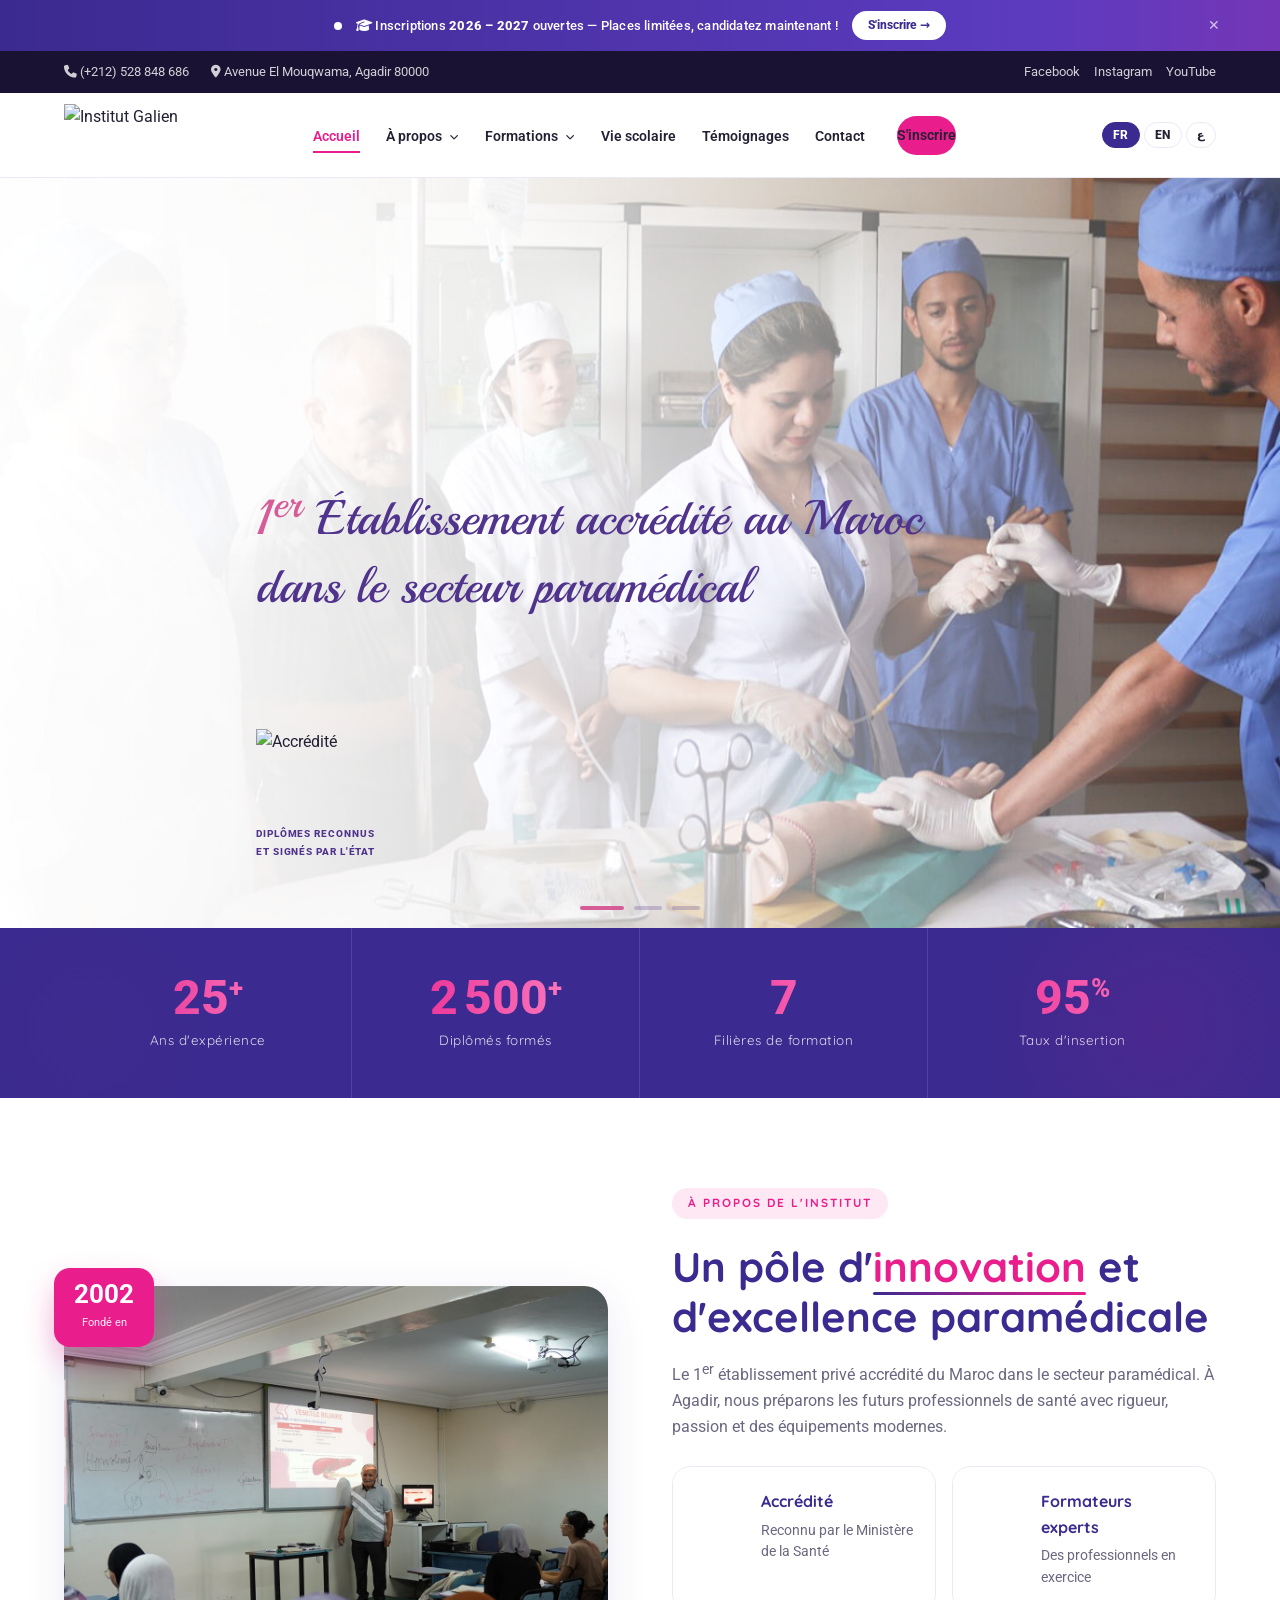
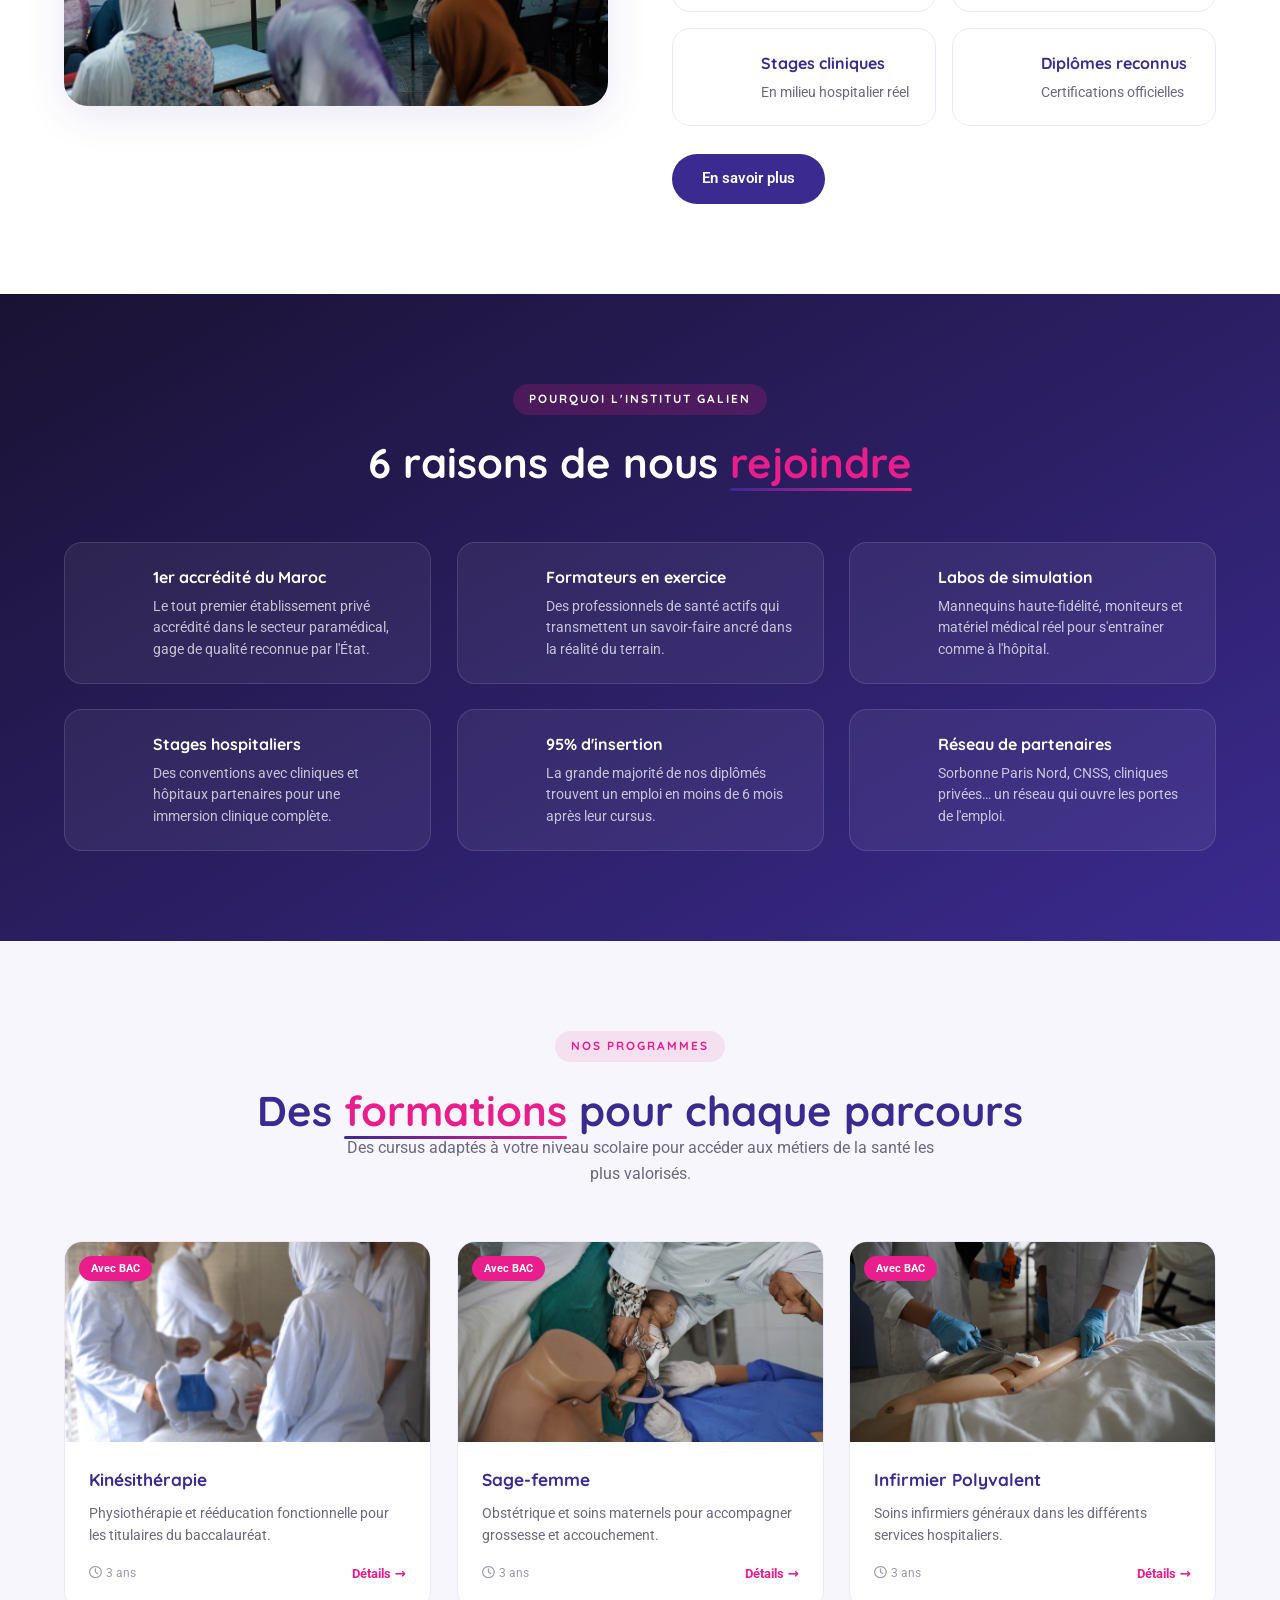
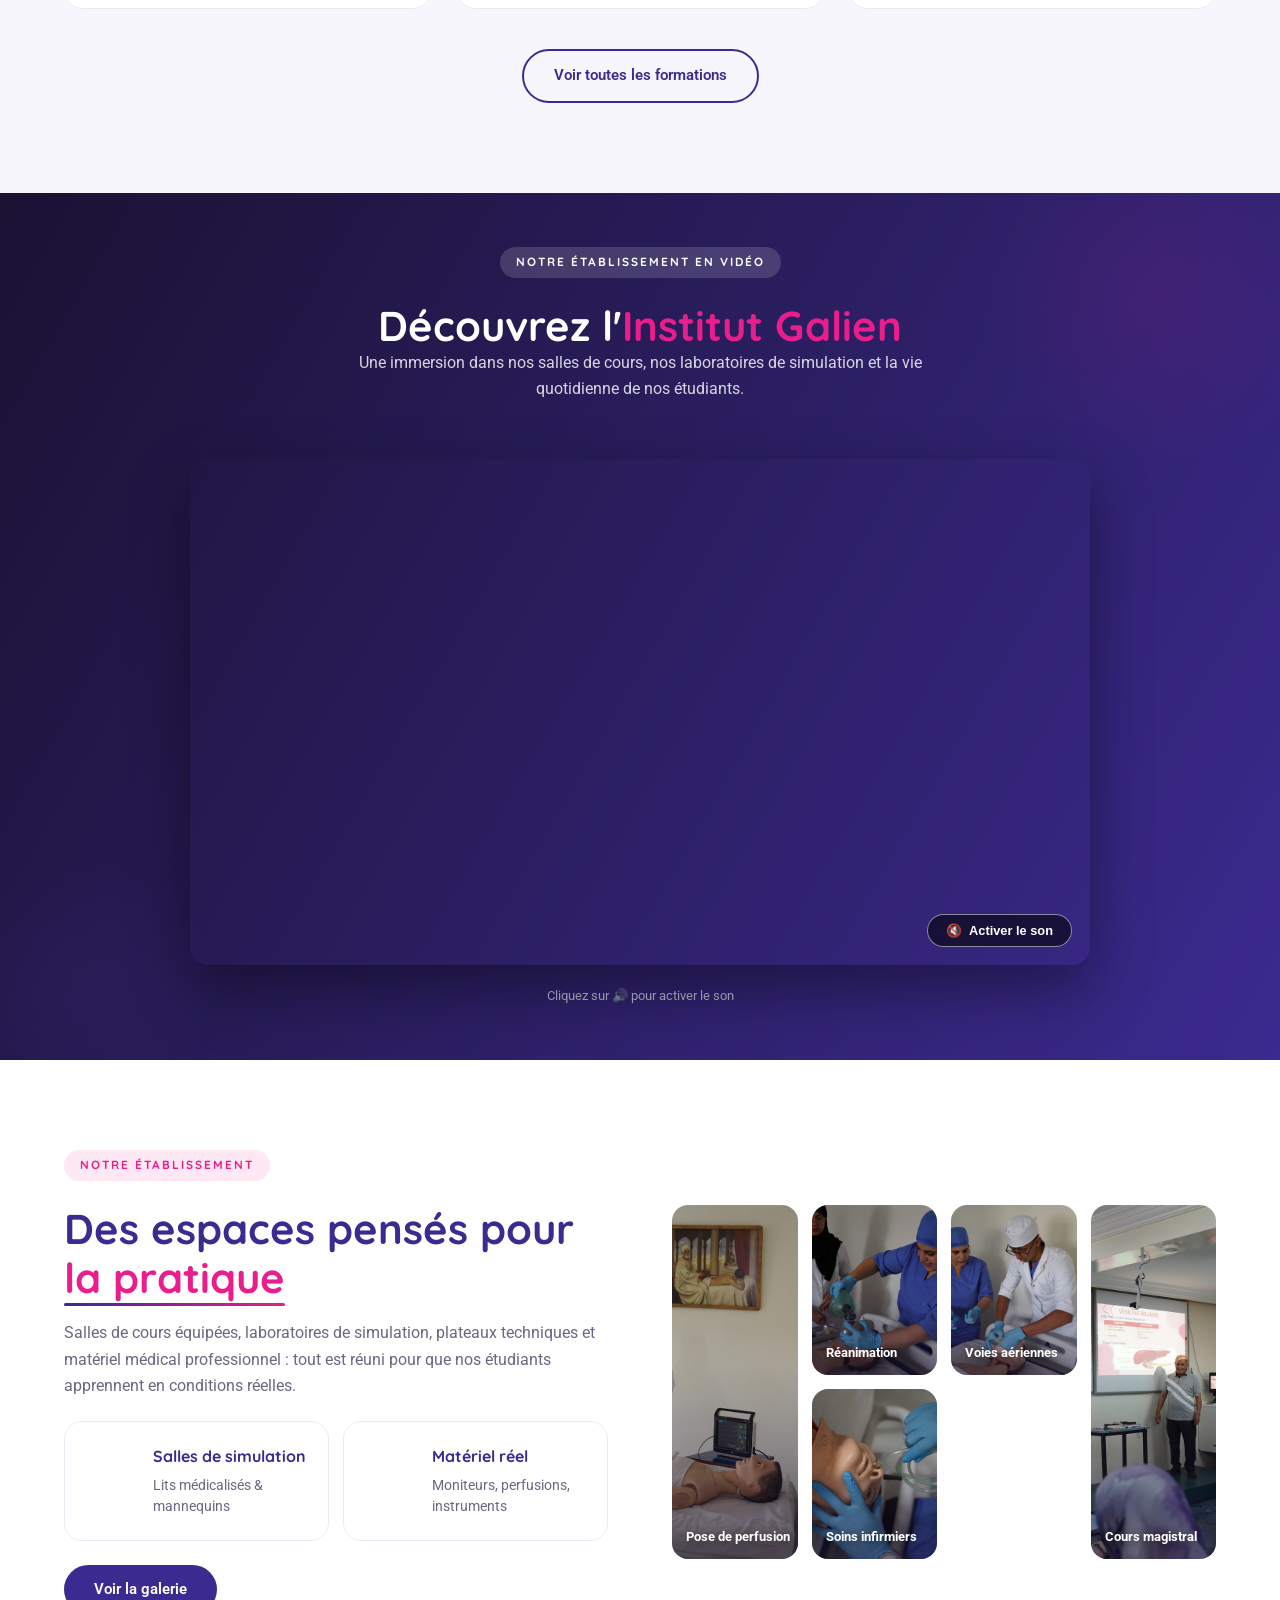
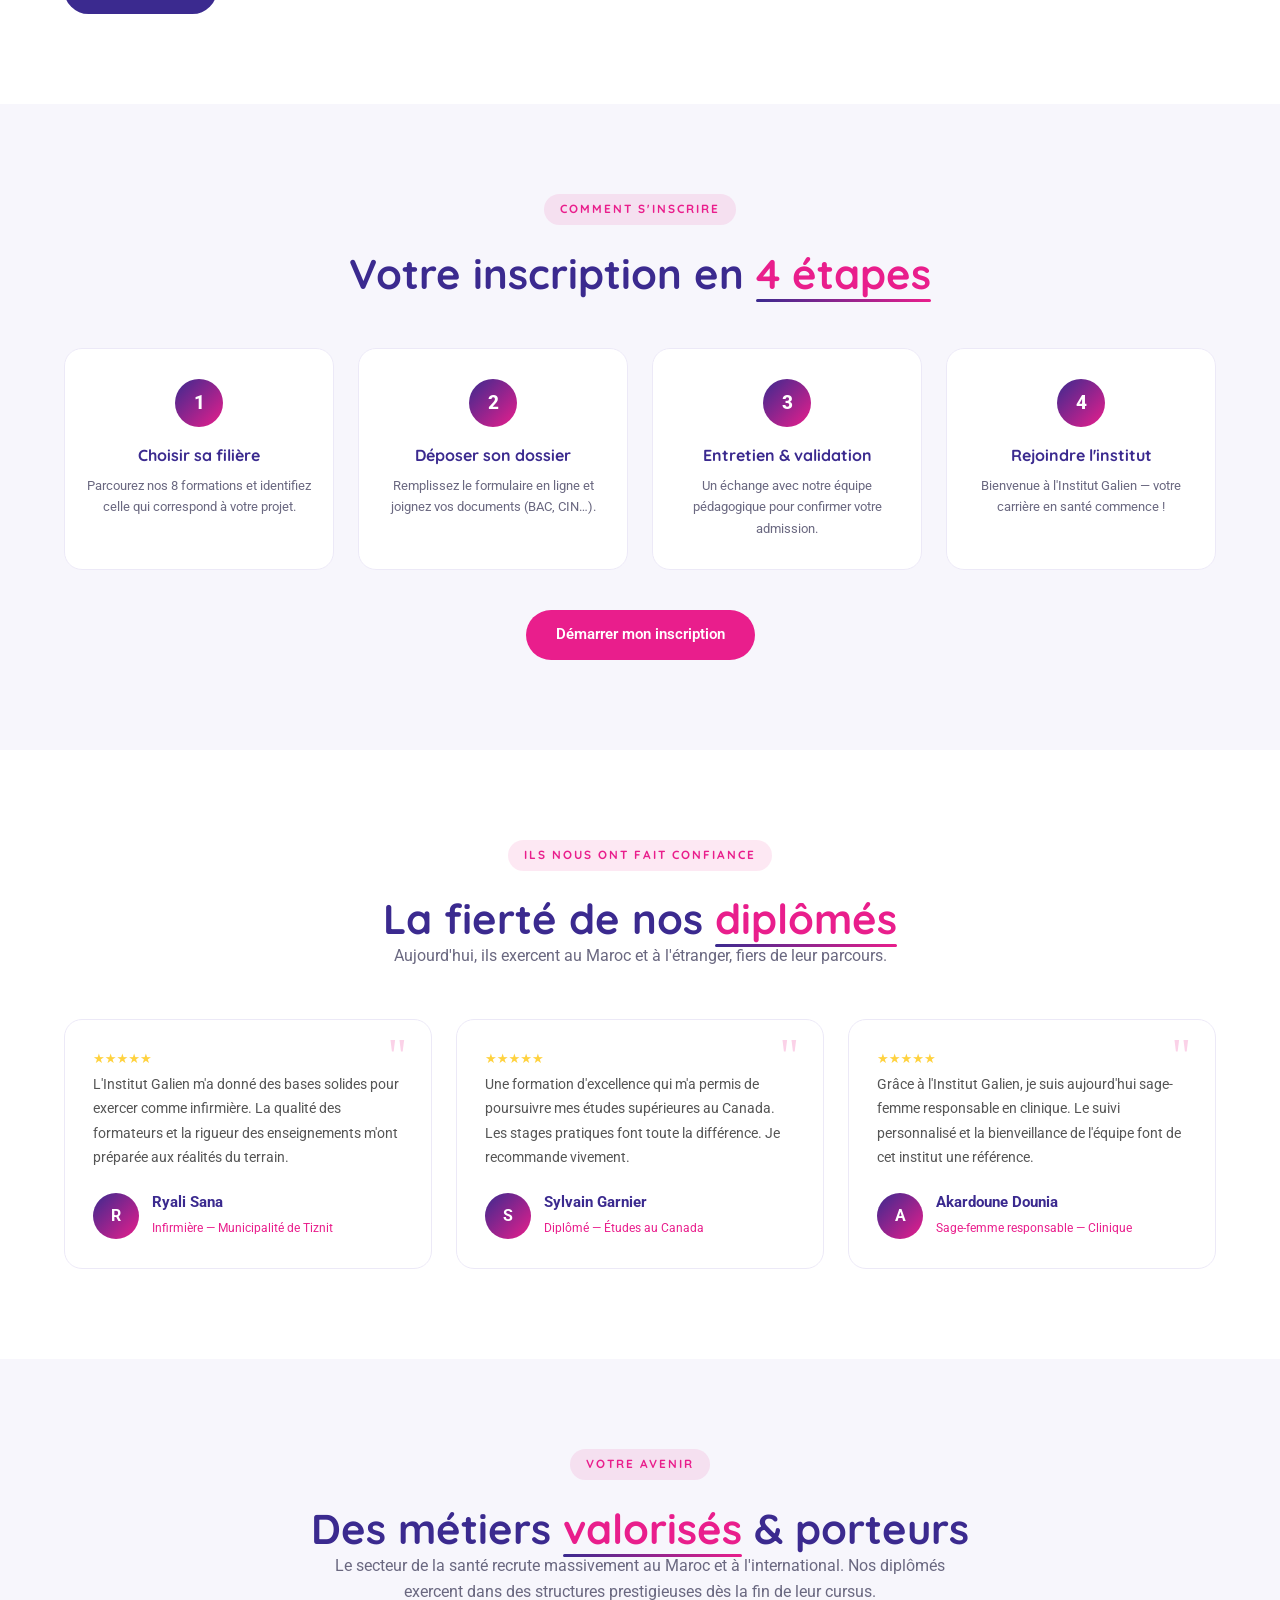
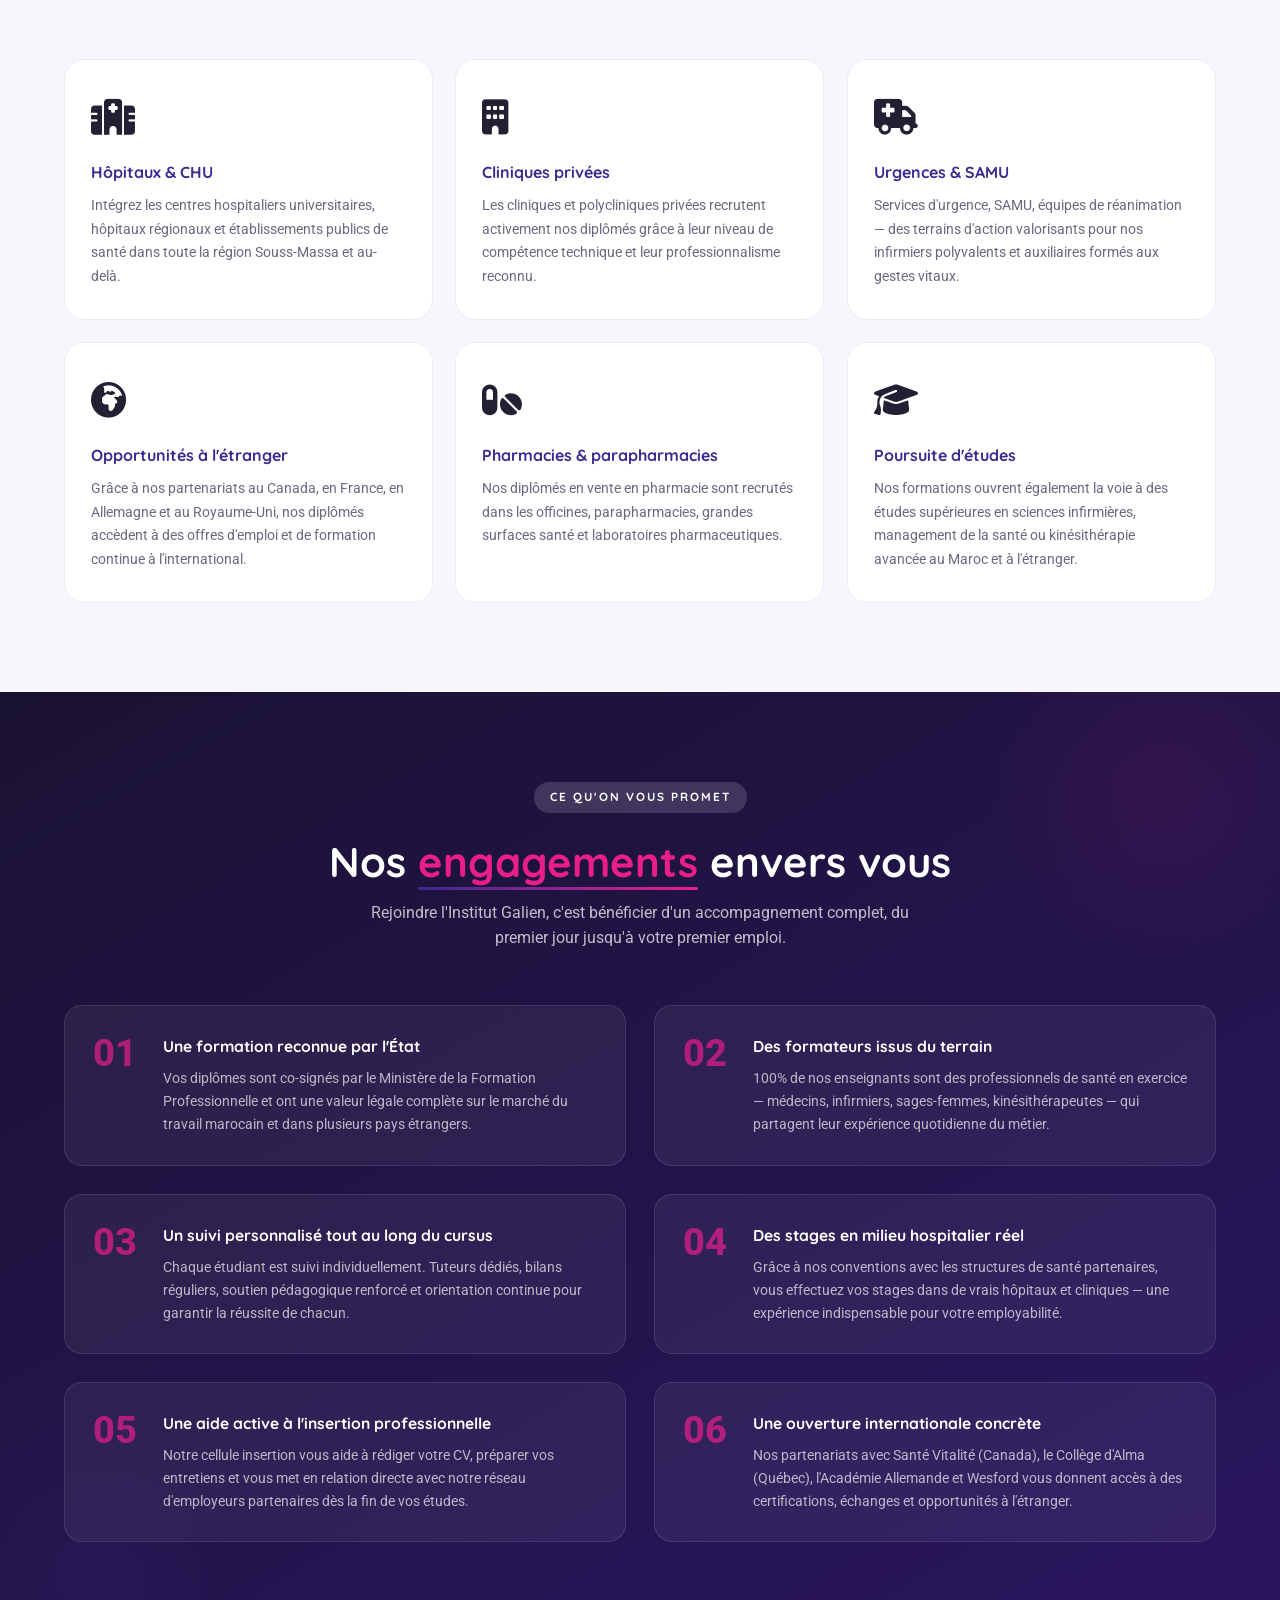
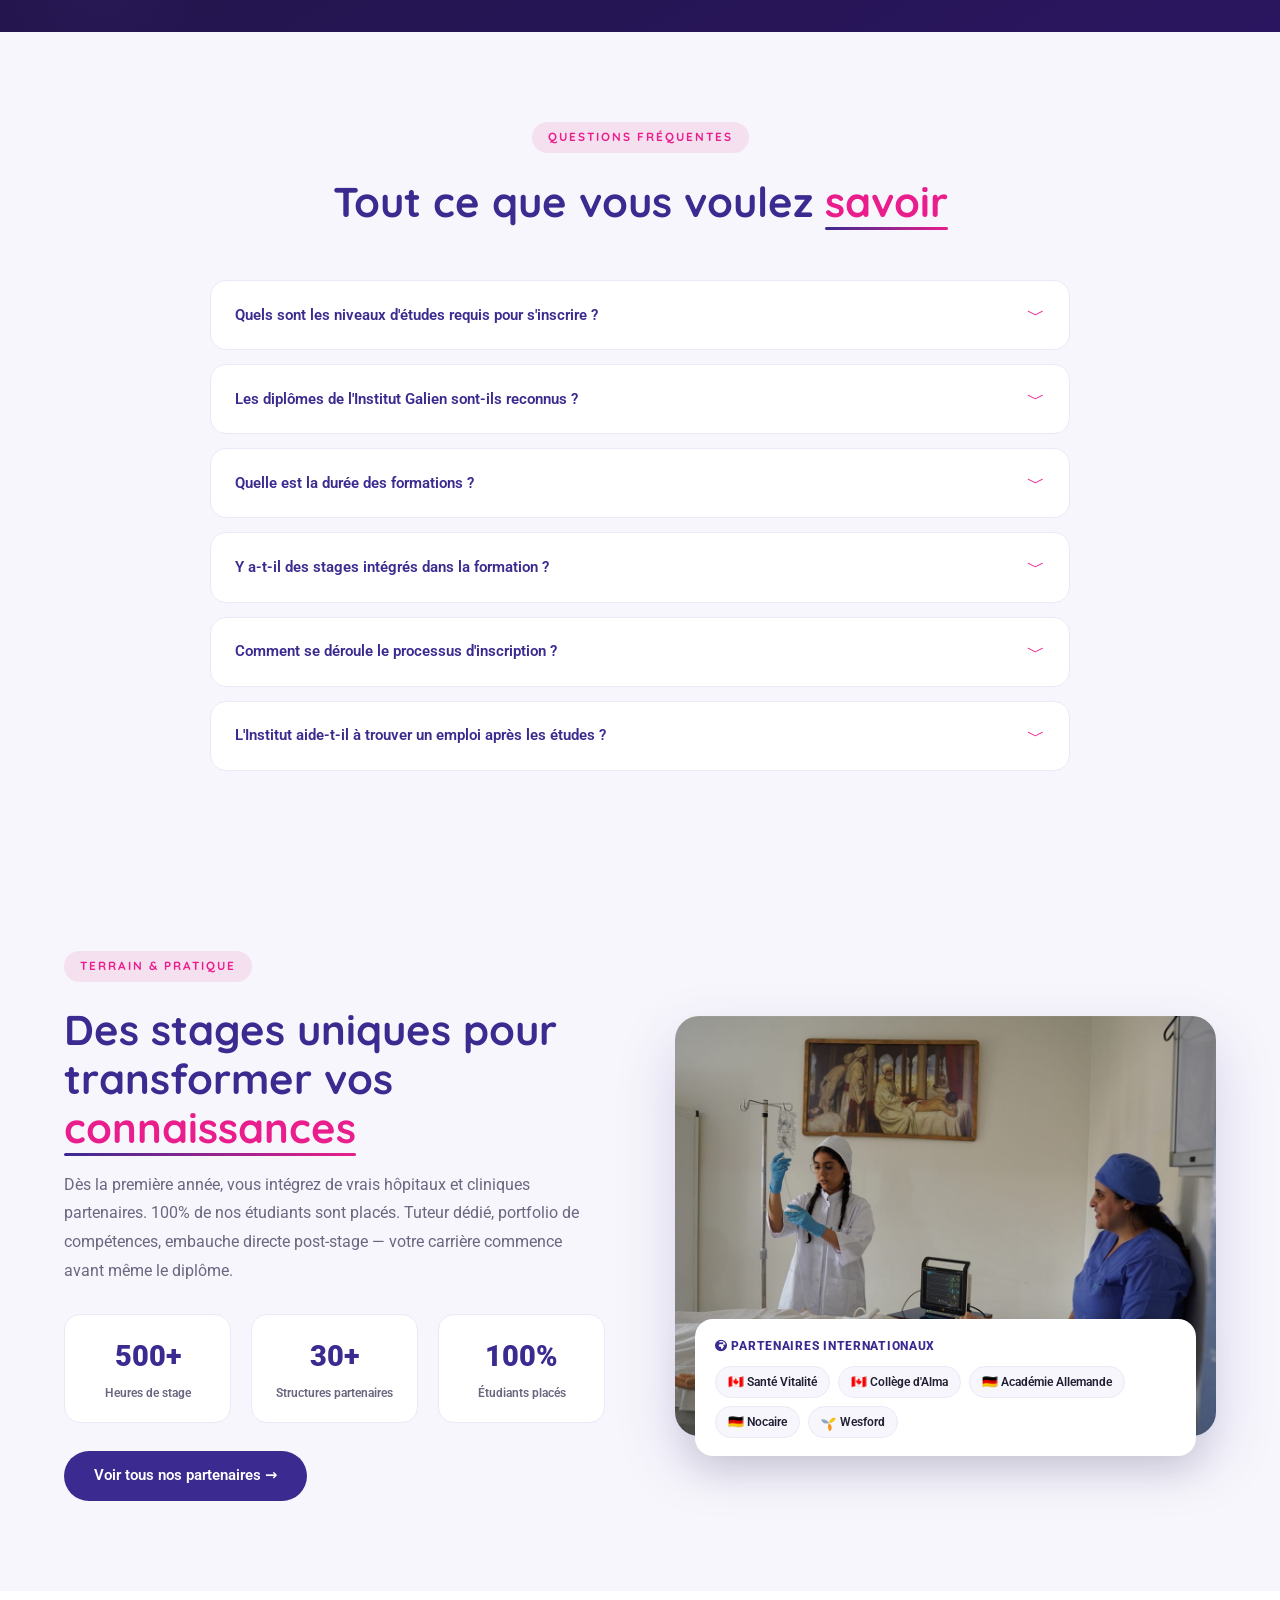
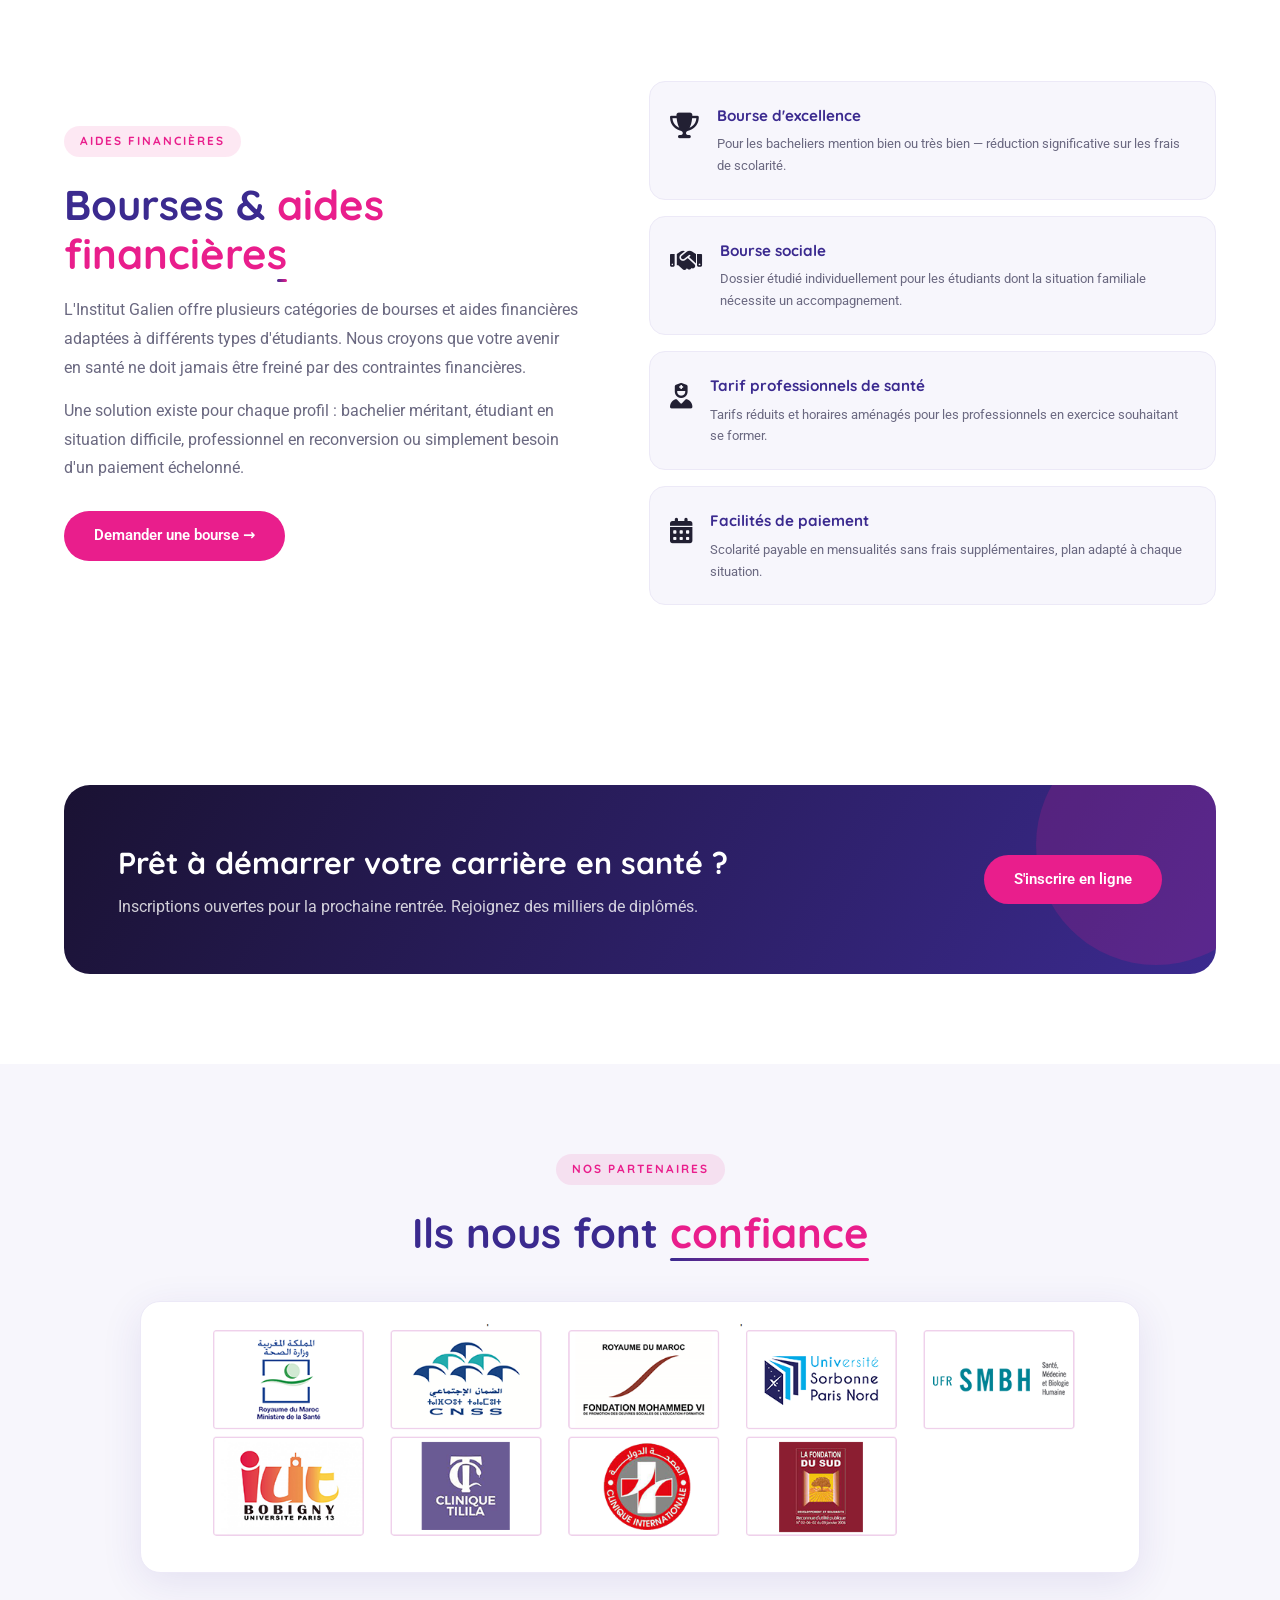
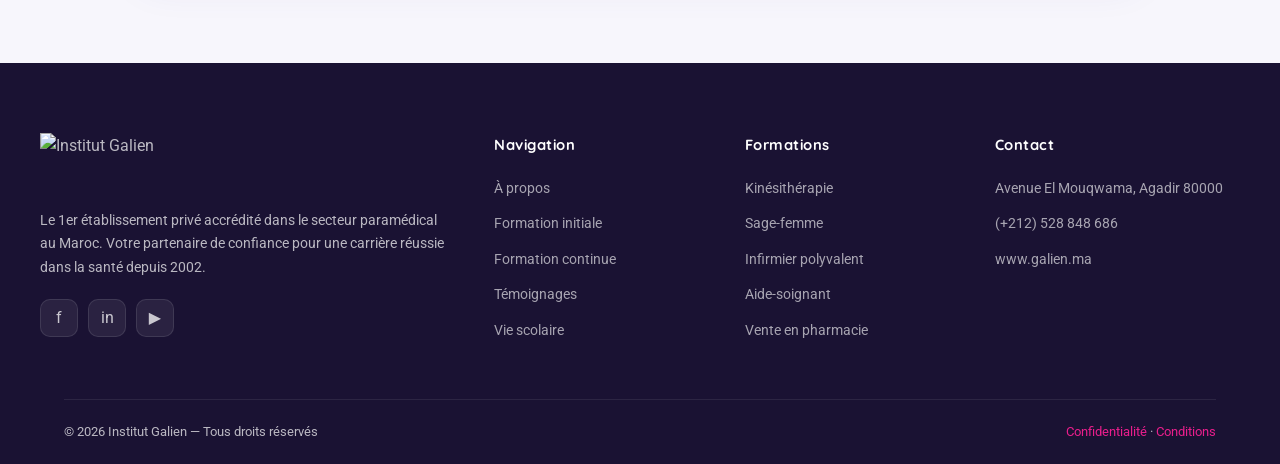
==== commit 0896f7ff: "Partners: German flag on Nocaire, rename Oxford to Wesford with SVG logo - Nocaire flag -> German (p" ====
--- a/index.html
+++ b/index.html
@@ -2,7 +2,7 @@
 <html lang="fr">
 <head>
 <meta charset="UTF-8"/>
-<meta http-equiv="Cache-Control" content="no-cache, no-store, must-revalidate"/>
+<meta http-equiv="Cache-Control" content="no-cache, must-revalidate"/>
 <meta http-equiv="Pragma" content="no-cache"/>
 <meta http-equiv="Expires" content="0"/>
 <meta name="viewport" content="width=device-width,initial-scale=1.0"/>
@@ -10,7 +10,7 @@
 <link rel="preconnect" href="https://fonts.googleapis.com"/>
 <link rel="preconnect" href="https://fonts.gstatic.com" crossorigin/>
 <link href="https://fonts.googleapis.com/css2?family=Roboto:wght@400;500;700&family=Quicksand:wght@500;600;700&family=Playball&family=Amiri:wght@400;700&display=swap" rel="stylesheet"/>
-<link rel="stylesheet" href="galien-style.css?v=3"/>
+<link rel="stylesheet" href="galien-style.css?v=5"/>
 <link rel="stylesheet" href="https://cdnjs.cloudflare.com/ajax/libs/font-awesome/6.5.0/css/all.min.css"/>
 <style>
 /* ---- Home hero — pixel-perfect galien.ma match ---- */
@@ -557,7 +557,7 @@
         <span class="eng-num">06</span>
         <div>
           <h4>Une ouverture internationale concrète</h4>
-          <p>Nos partenariats avec Santé Vitalité (Canada), le Collège d'Alma (Québec), l'Académie Allemande et Oxford vous donnent accès à des certifications, échanges et opportunités à l'étranger.</p>
+          <p>Nos partenariats avec Santé Vitalité (Canada), le Collège d'Alma (Québec), l'Académie Allemande et Wesford vous donnent accès à des certifications, échanges et opportunités à l'étranger.</p>
         </div>
       </div>
     </div>
@@ -642,8 +642,8 @@
               <span title="Canada">🇨🇦 Santé Vitalité</span>
               <span title="Québec">🇨🇦 Collège d'Alma</span>
               <span title="Allemagne">🇩🇪 Académie Allemande</span>
-              <span title="France">🇫🇷 Nocaire</span>
-              <span title="UK">🇬🇧 Oxford</span>
+              <span title="France">🇩🇪 Nocaire</span>
+              <span title="Wesford"><svg width="16" height="16" viewBox="-50 -50 100 100" xmlns="http://www.w3.org/2000/svg" style="vertical-align:middle" role="img" aria-label="Wesford"><path d="M0 0 C 4 -28 26 -40 44 -30 C 34 -10 20 0 0 0 Z" fill="#F5C21B"/><path d="M0 0 C 4 -28 26 -40 44 -30 C 34 -10 20 0 0 0 Z" fill="#F39A1B" transform="rotate(120)"/><path d="M0 0 C 4 -28 26 -40 44 -30 C 34 -10 20 0 0 0 Z" fill="#8FA6C0" transform="rotate(240)"/></svg> Wesford</span>
             </div>
           </div>
         </div>
@@ -823,7 +823,7 @@
   new google.translate.TranslateElement({pageLanguage:'fr',includedLanguages:'fr,en,ar',layout:google.translate.TranslateElement.InlineLayout.SIMPLE,autoDisplay:false},'google_translate_element');
 }
 </script>
-<script src="galien.js?v=3"></script>
+<script src="galien.js?v=5"></script>
 </body>
 </html>
 
--- a/galien-style.css
+++ b/galien-style.css
@@ -169,6 +169,17 @@
 .gm-field select:disabled{background:var(--light);color:var(--muted);cursor:not-allowed}
 .gm-info{font-size:.76rem;line-height:1.5;color:var(--muted);margin-top:6px}
 .gm-info.warn{color:#c0392b}
+/* modal document uploads */
+.gm-docs{display:flex;flex-direction:column;gap:9px;margin-bottom:14px}
+.gm-docs:empty{margin:0}
+.gm-doc-title{font-weight:700;color:var(--pink);text-transform:uppercase;letter-spacing:.5px;font-size:.7rem;display:flex;align-items:center;gap:6px}
+.gm-up{display:flex;align-items:center;gap:10px;background:#fff;border:1.5px dashed rgba(233,30,140,.4);border-radius:10px;padding:10px 12px;cursor:pointer;position:relative;transition:.25s}
+.gm-up:hover{border-color:var(--pink);background:rgba(233,30,140,.04)}
+.gm-up.filled{border-style:solid;border-color:#2ecc71;background:rgba(46,204,113,.07)}
+.gm-up input{position:absolute;inset:0;opacity:0;cursor:pointer}
+.gm-up .gm-uic{width:32px;height:32px;border-radius:9px;background:linear-gradient(135deg,var(--purple),var(--pink));display:flex;align-items:center;justify-content:center;color:#fff;flex-shrink:0}
+.gm-up small{display:block;color:var(--ink);font-weight:600;font-size:.8rem}
+.gm-up em{font-style:normal;color:var(--muted);font-size:.72rem}
 .gm-submit{width:100%;padding:14px;border:none;border-radius:11px;background:var(--pink);color:#fff;font-weight:700;font-size:.98rem;cursor:pointer;transition:.3s}
 .gm-submit:hover{background:var(--pink-d);transform:translateY(-2px);box-shadow:0 10px 24px rgba(233,30,140,.35)}
 /* video modal */
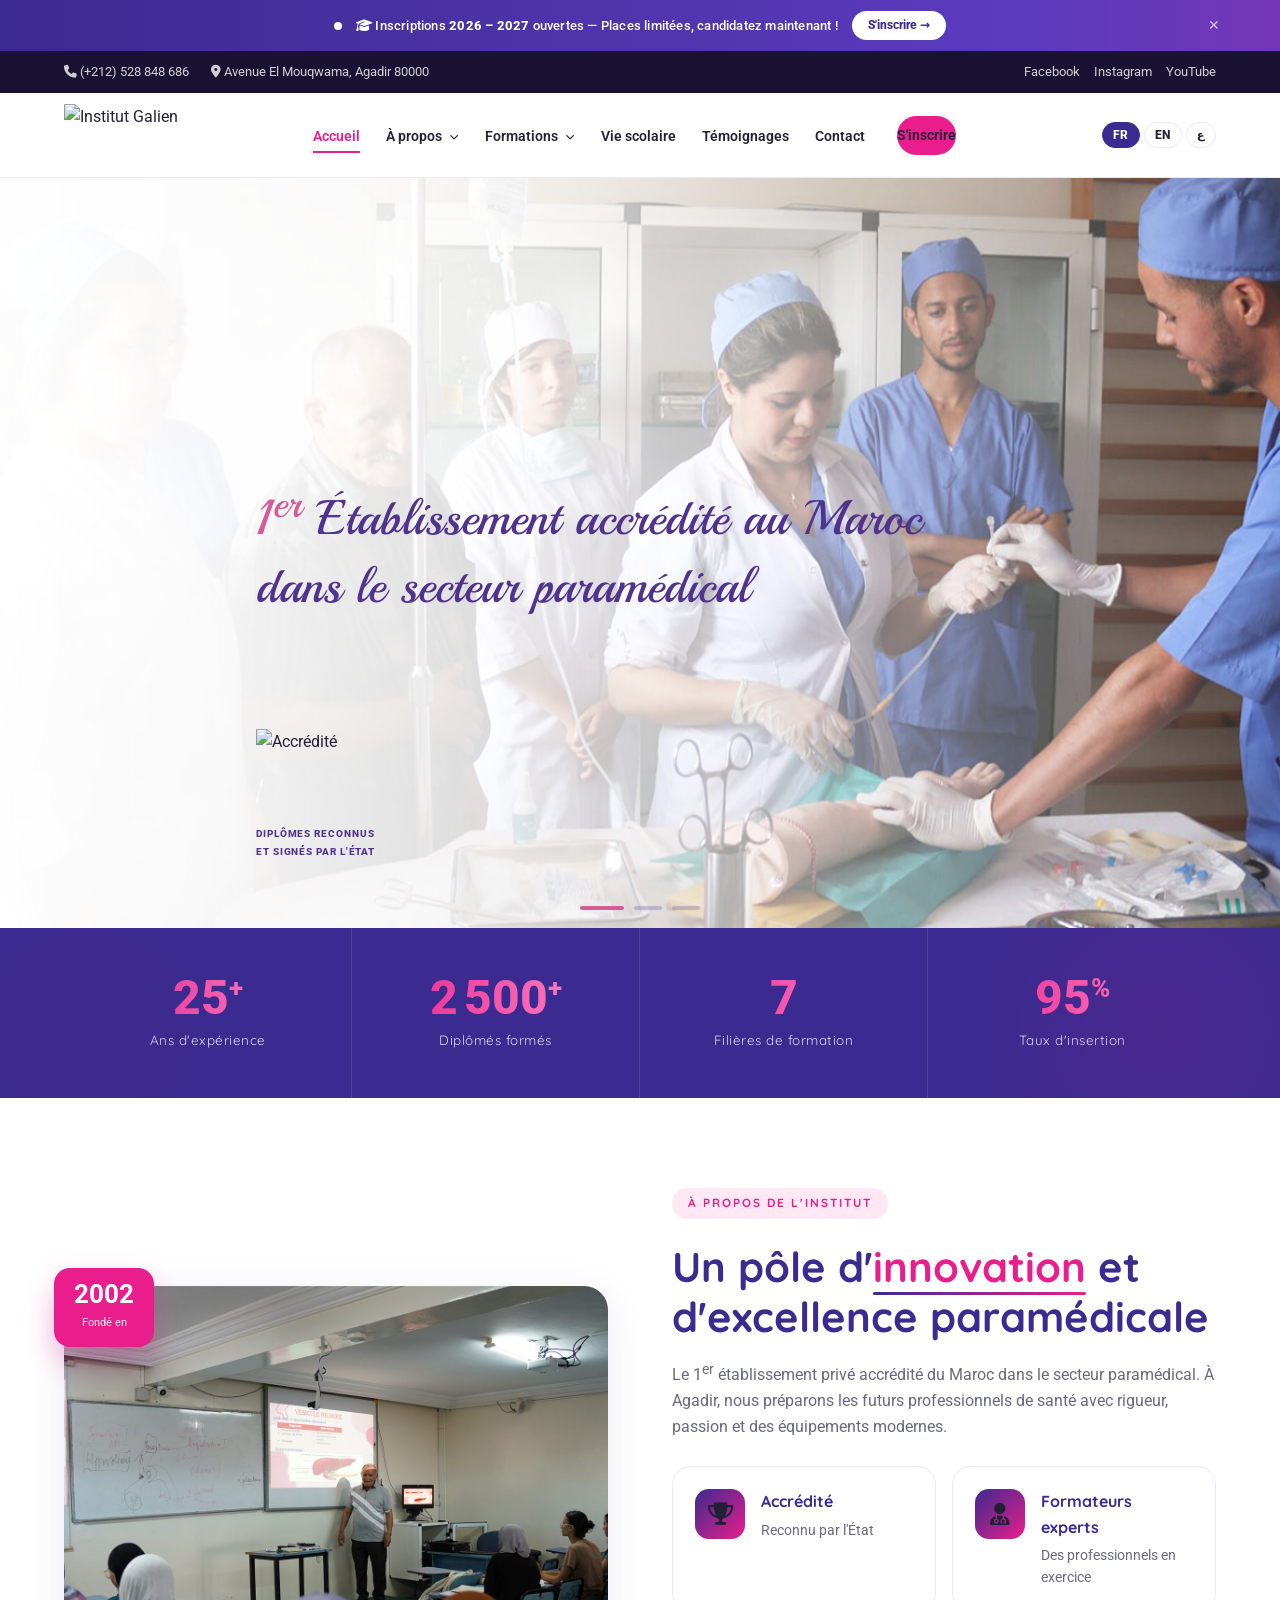
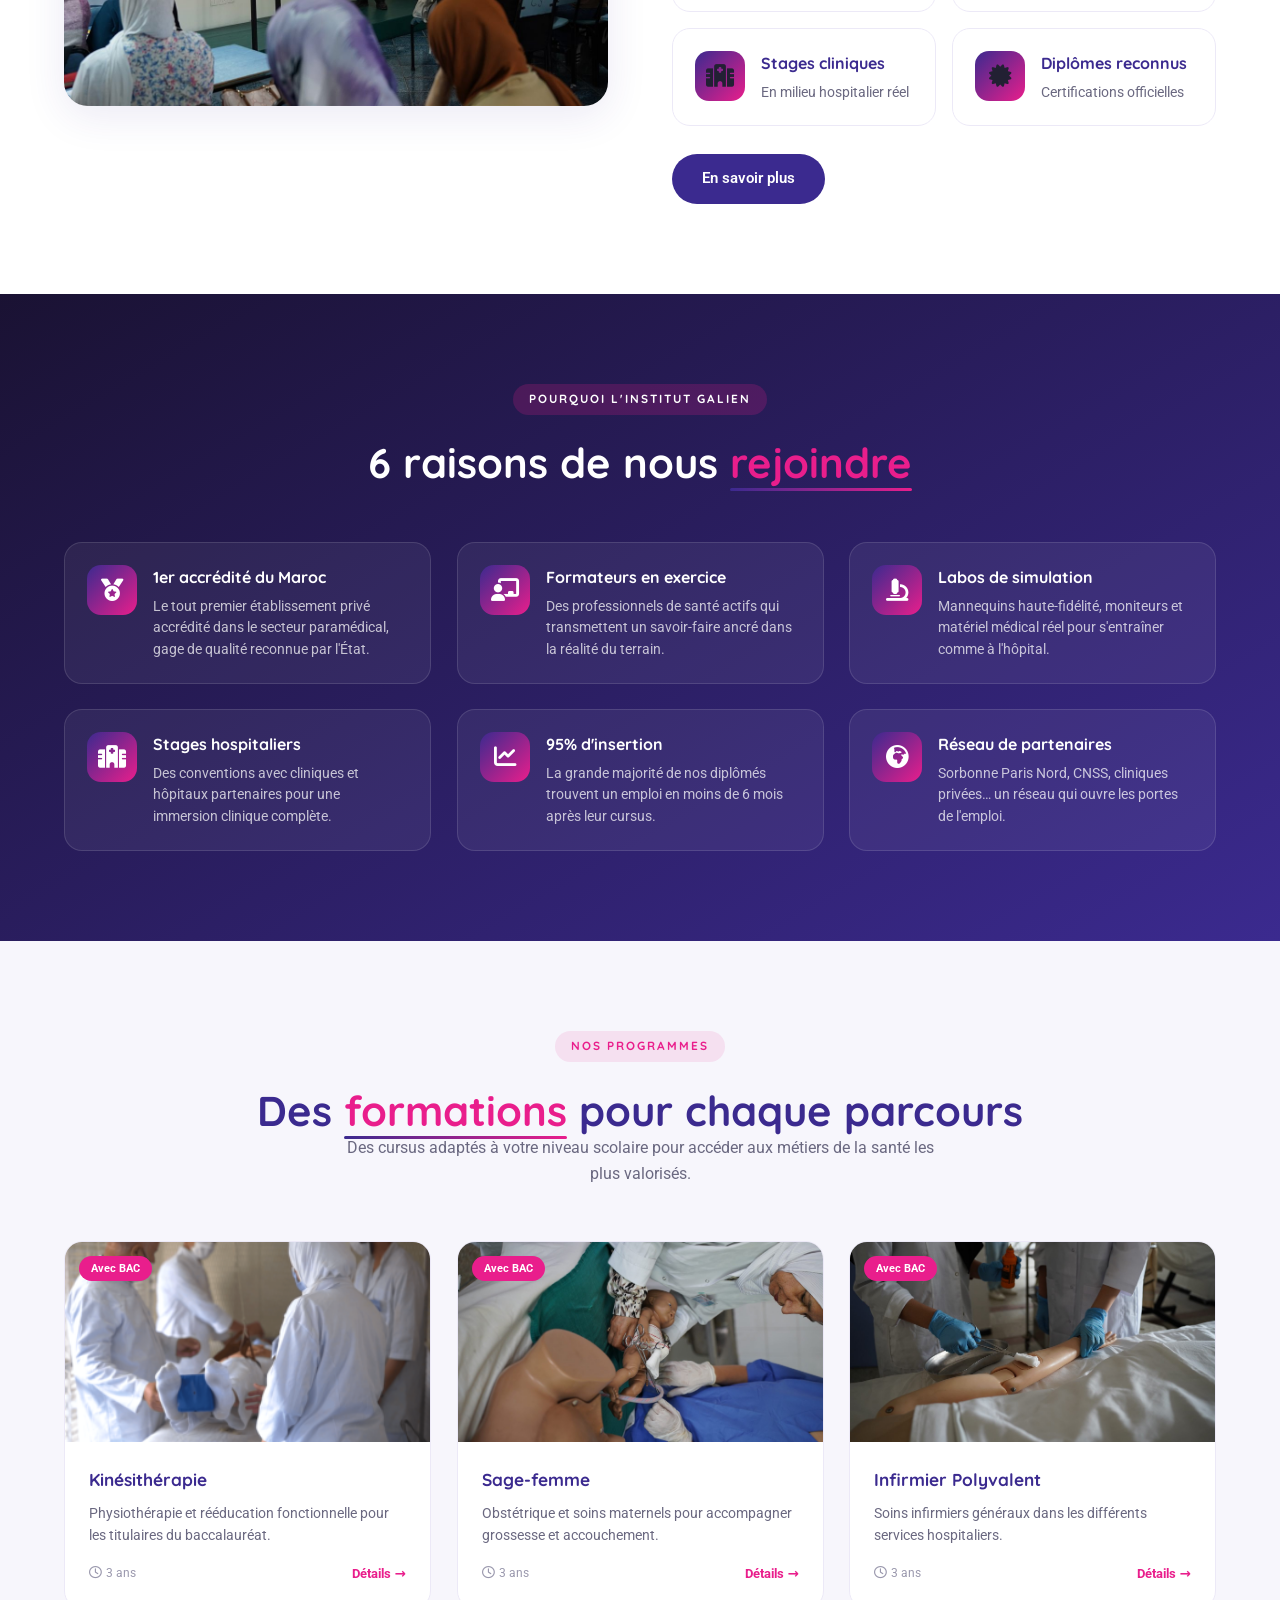
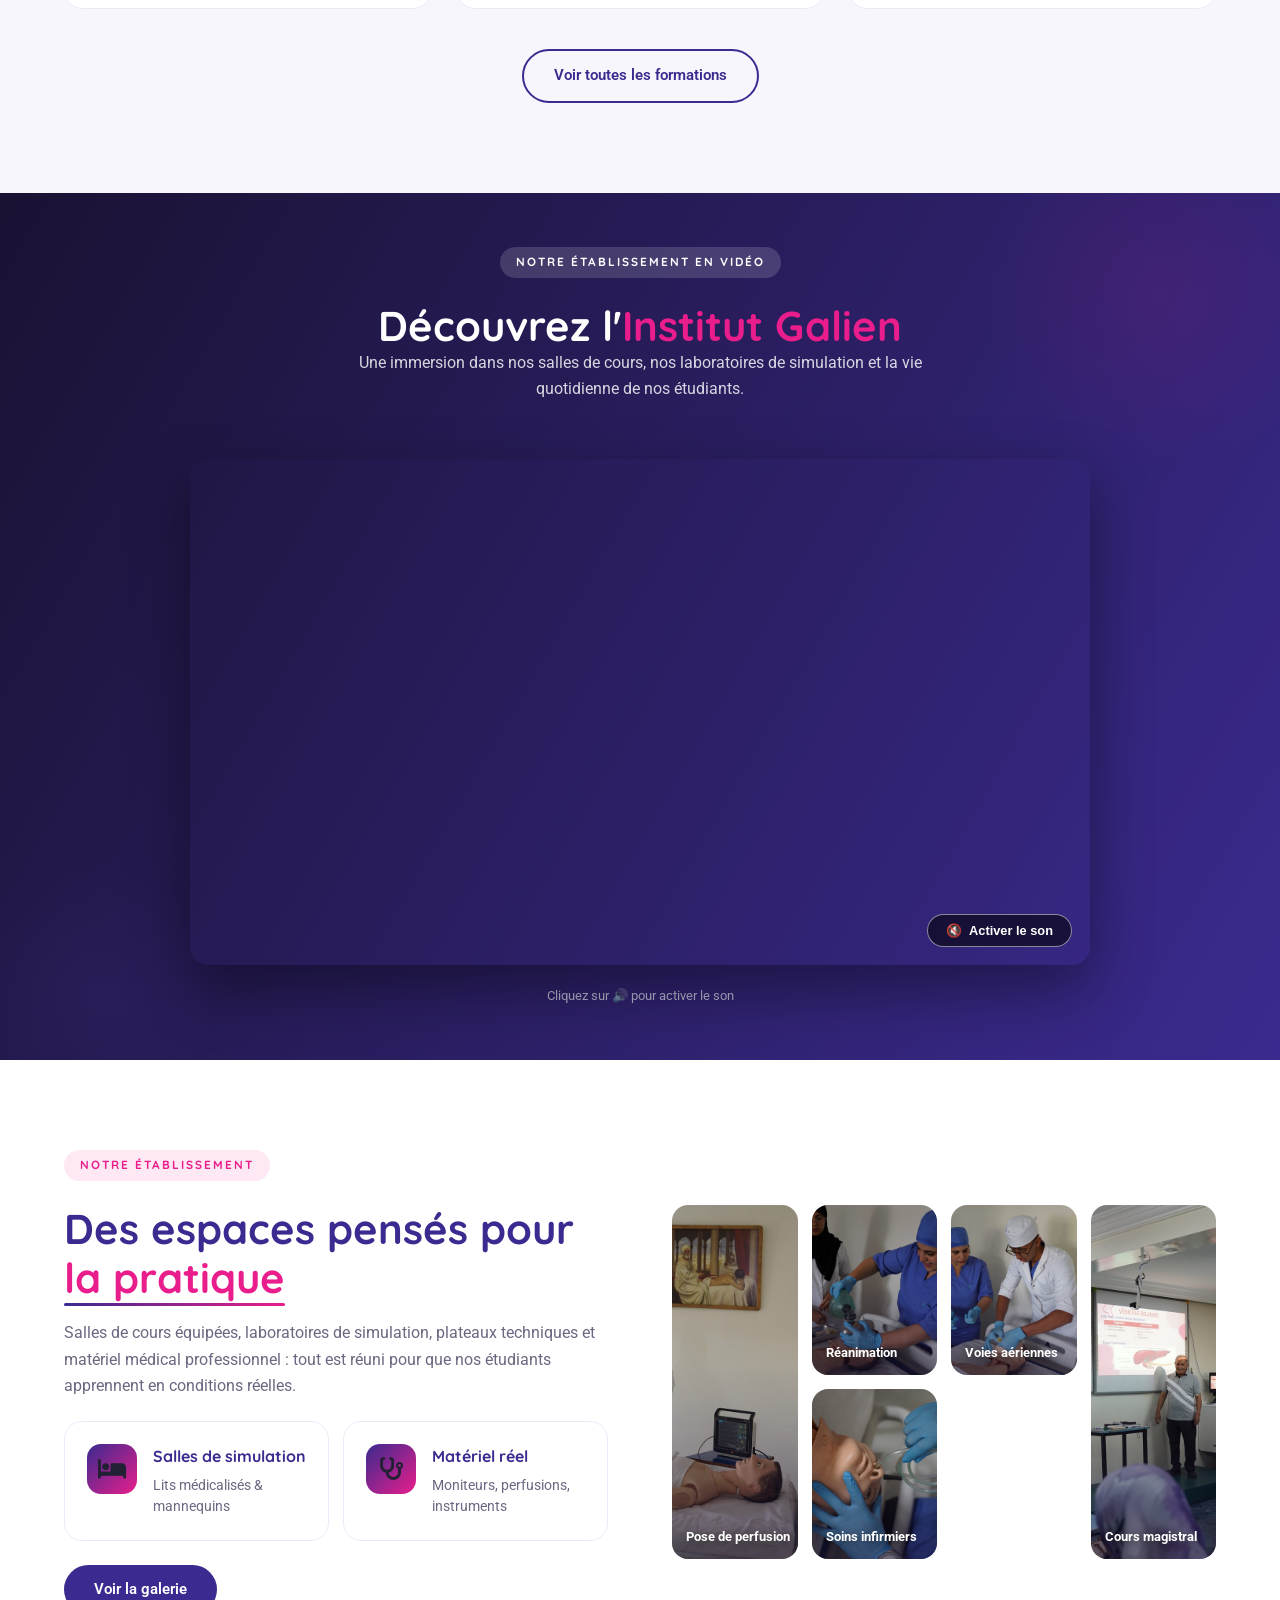
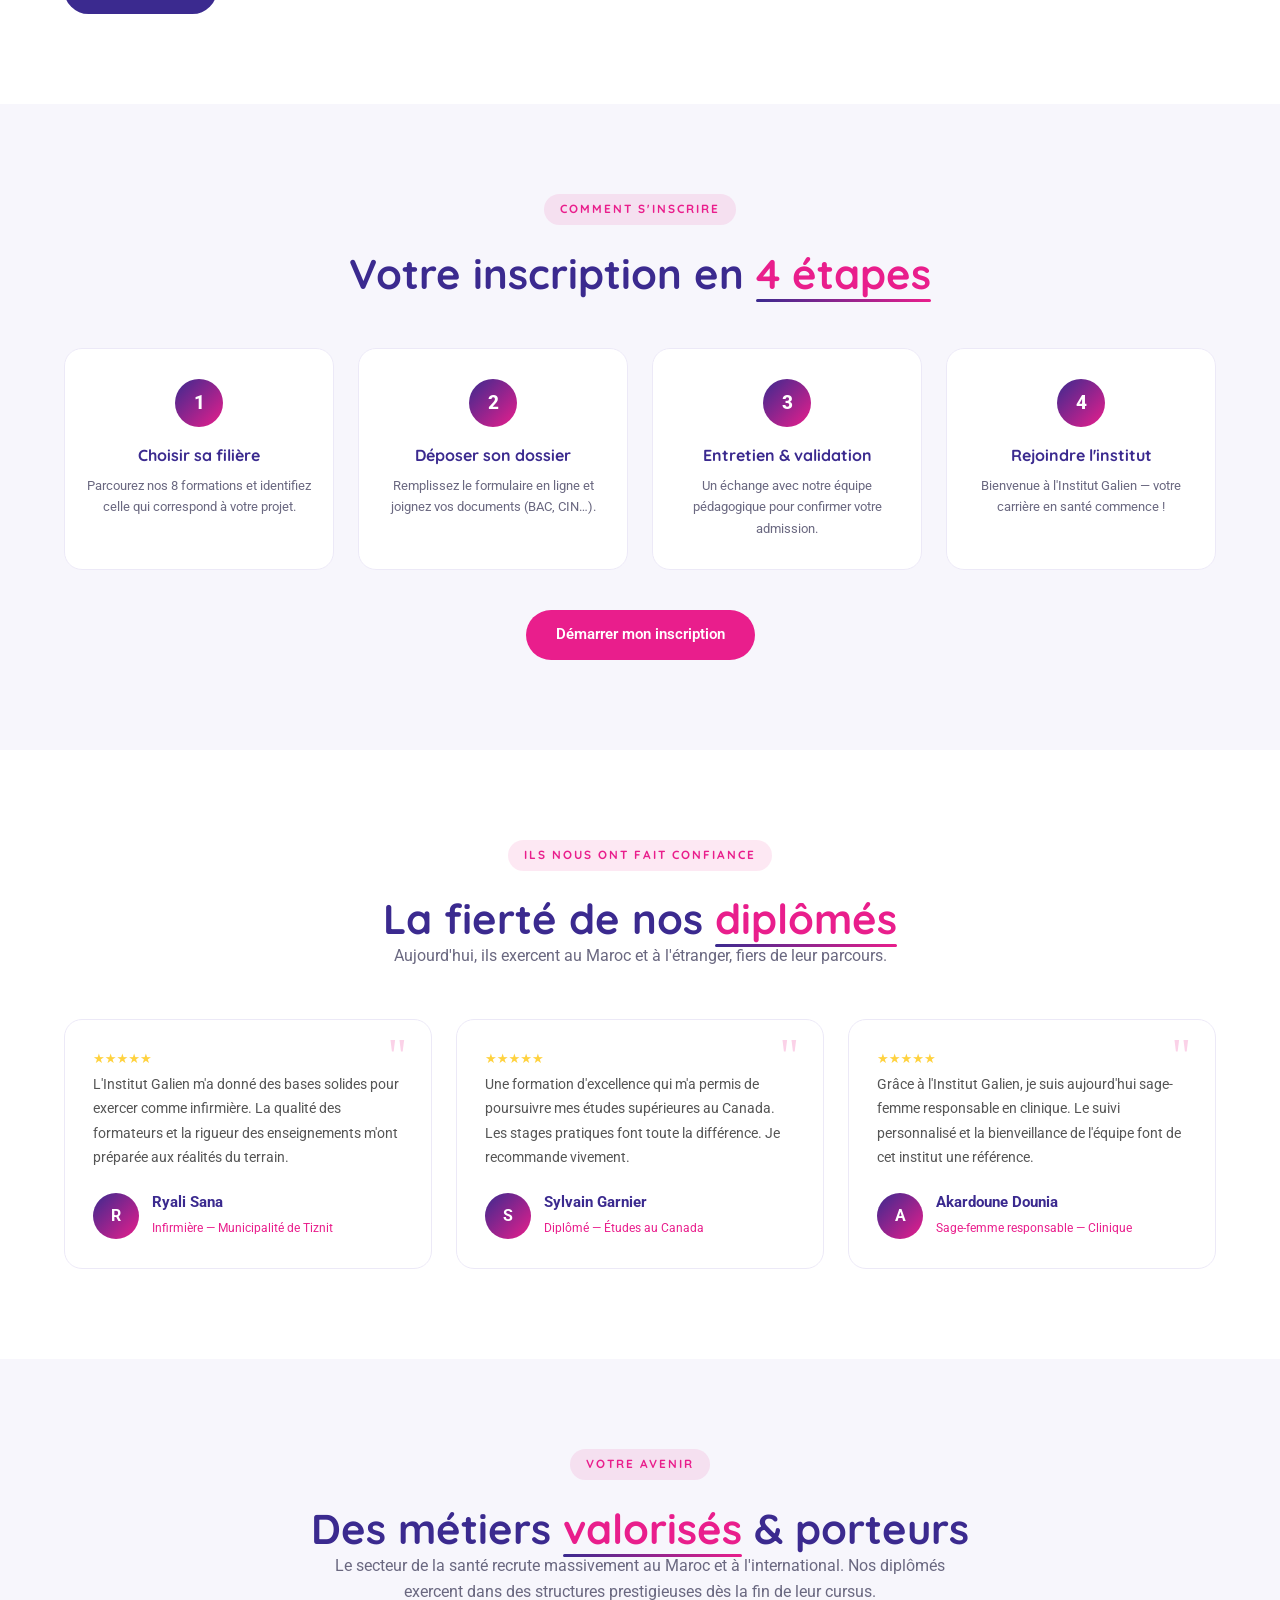
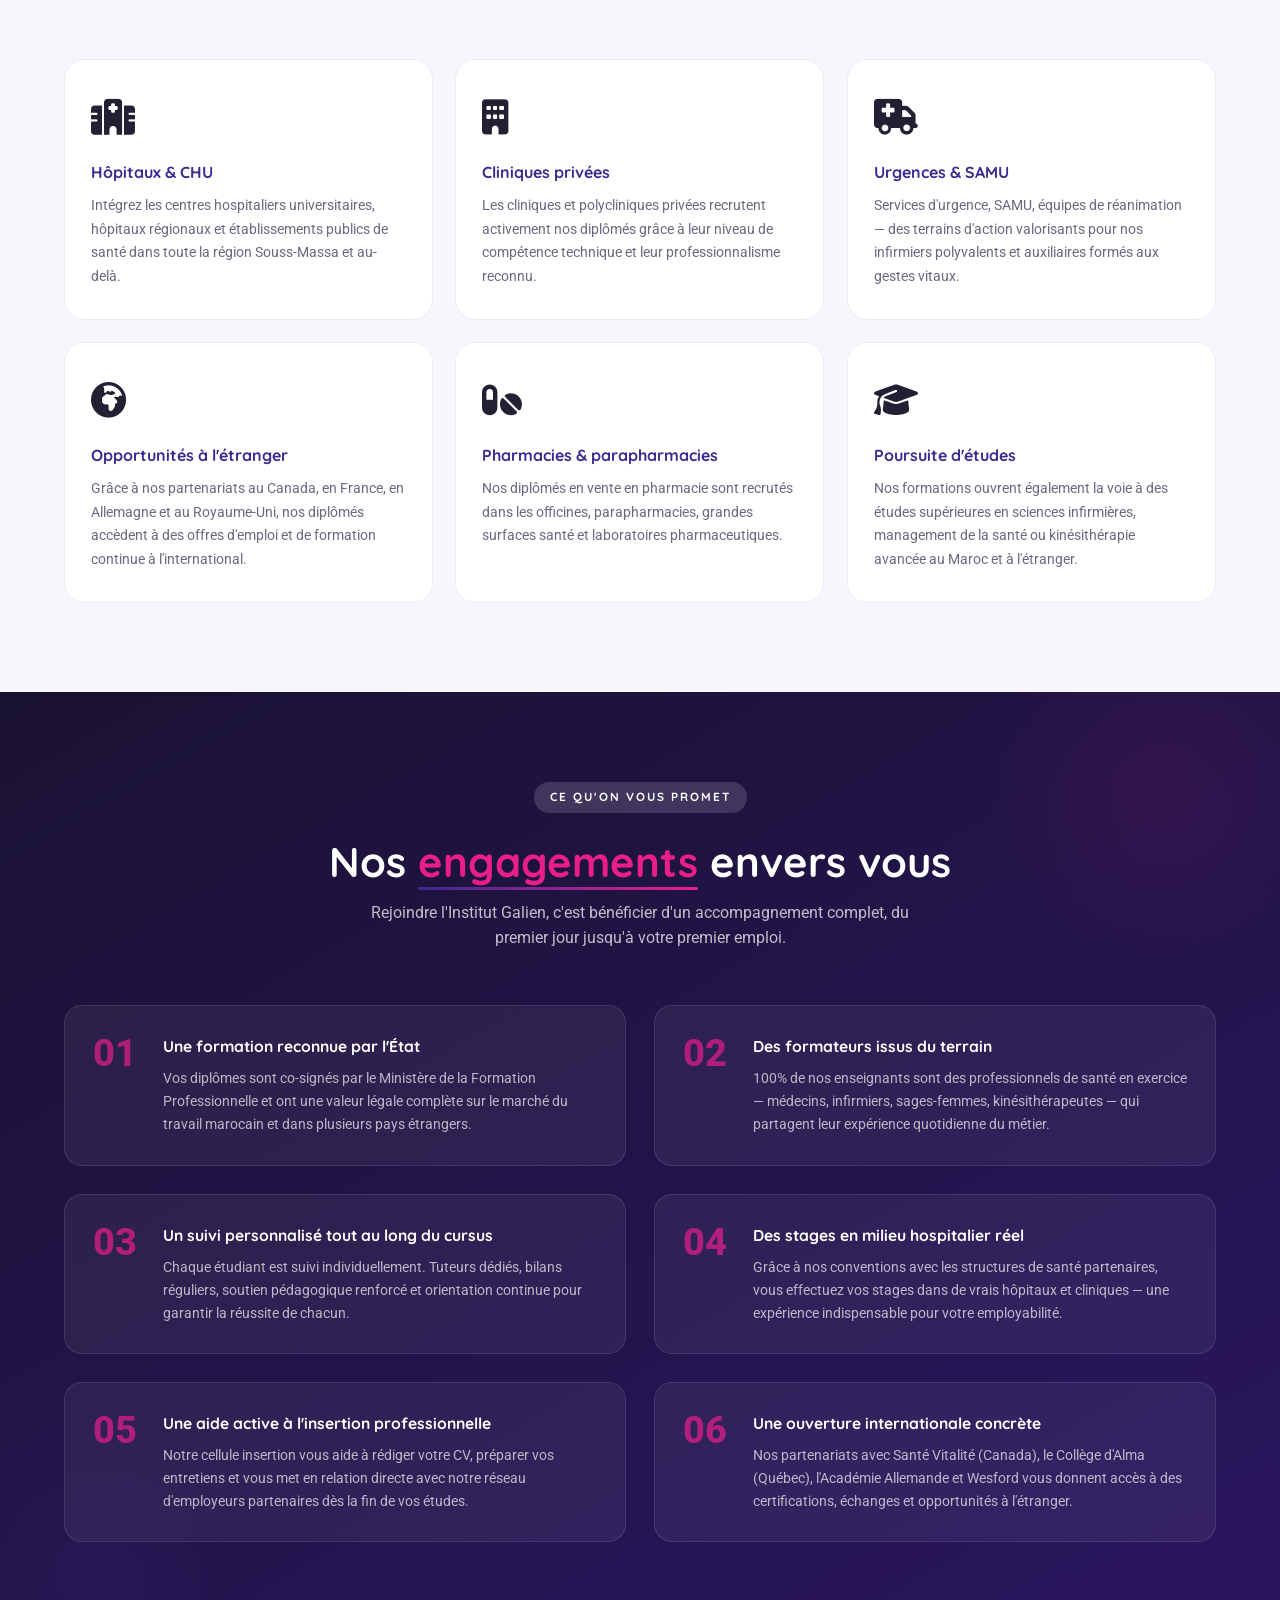
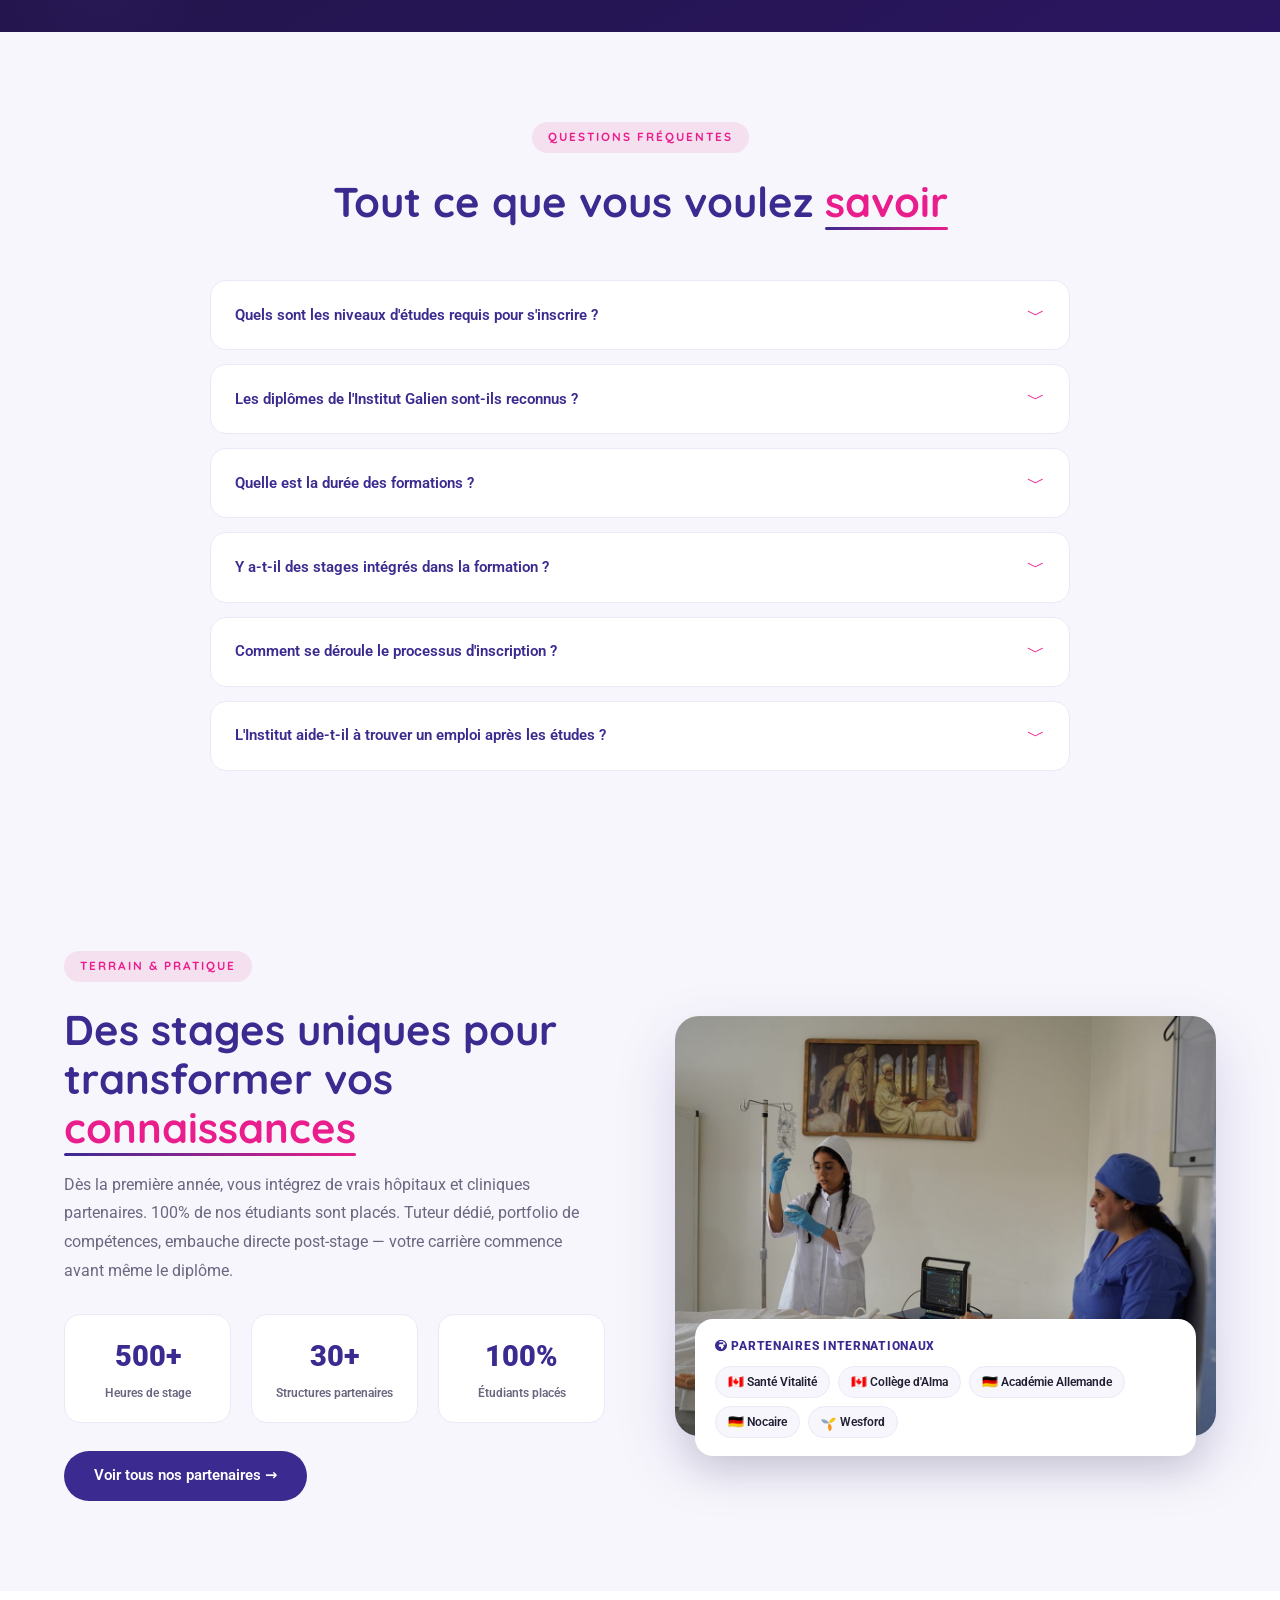
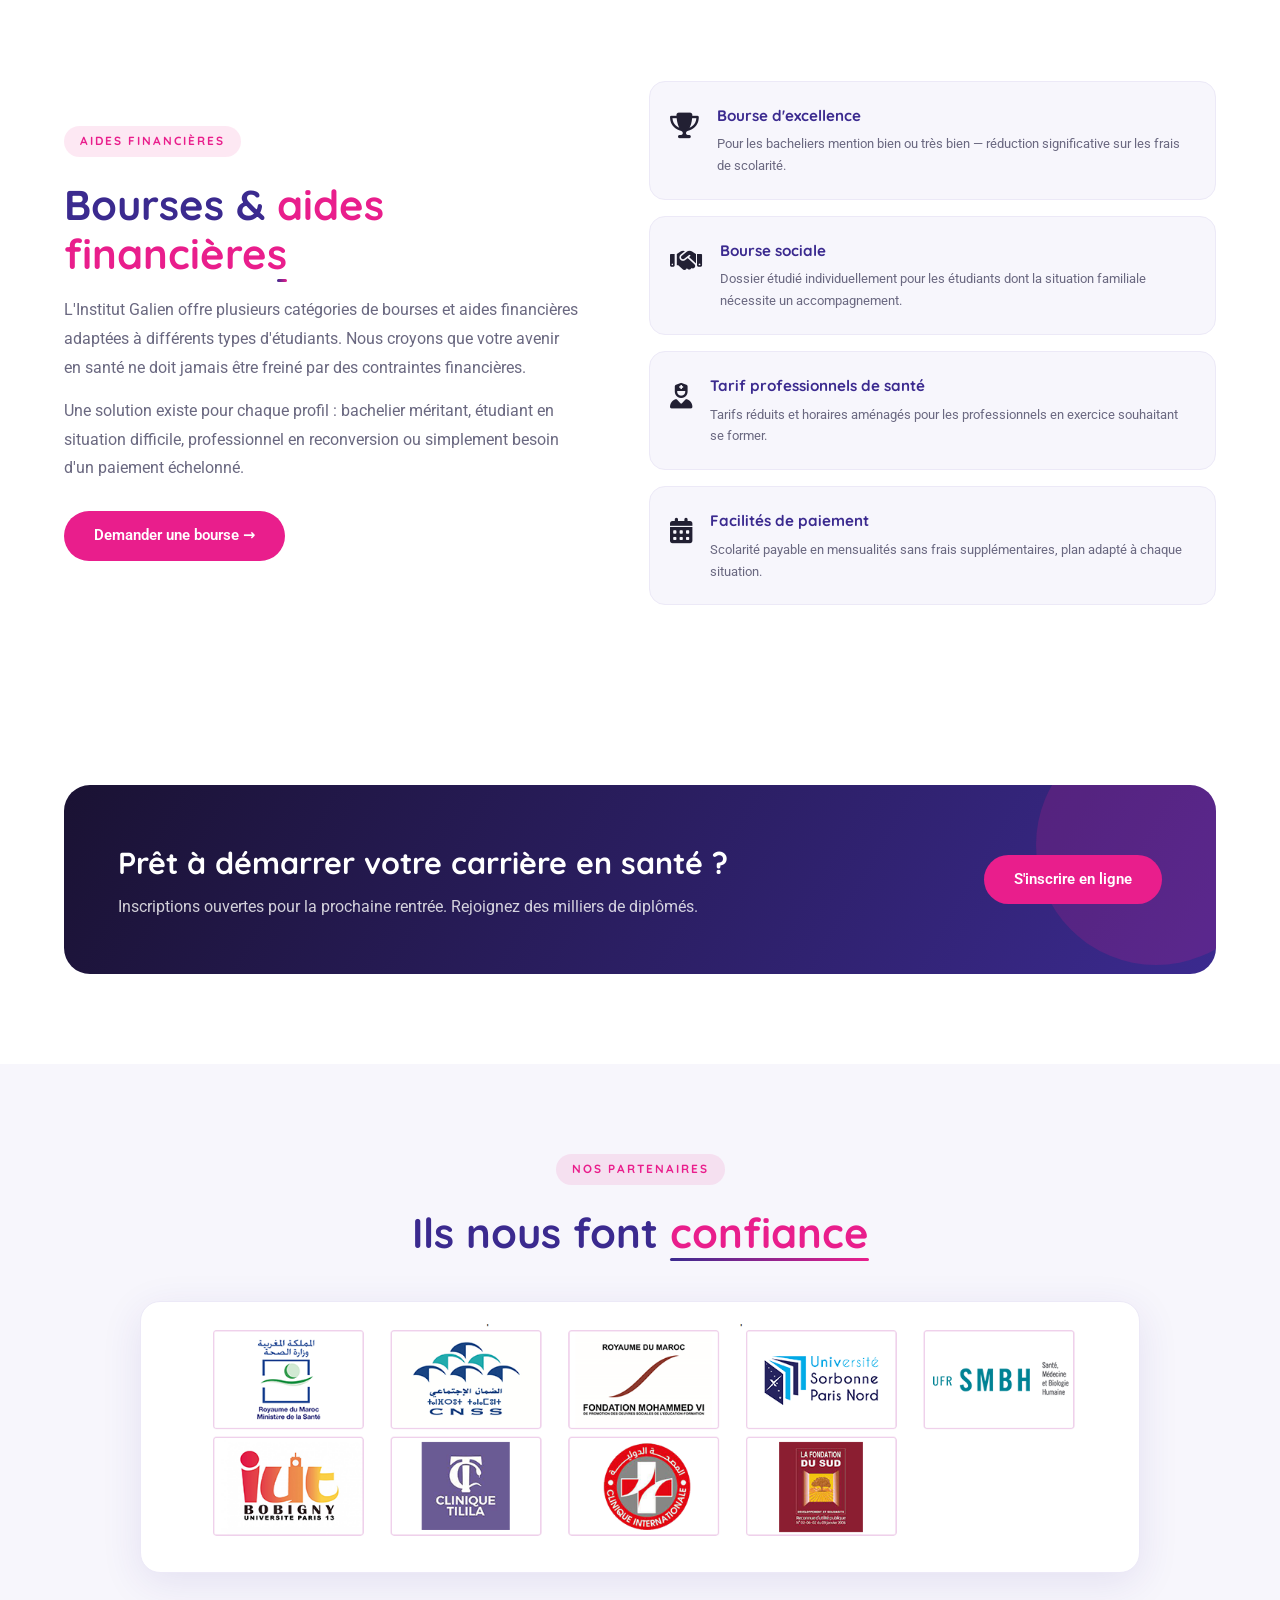
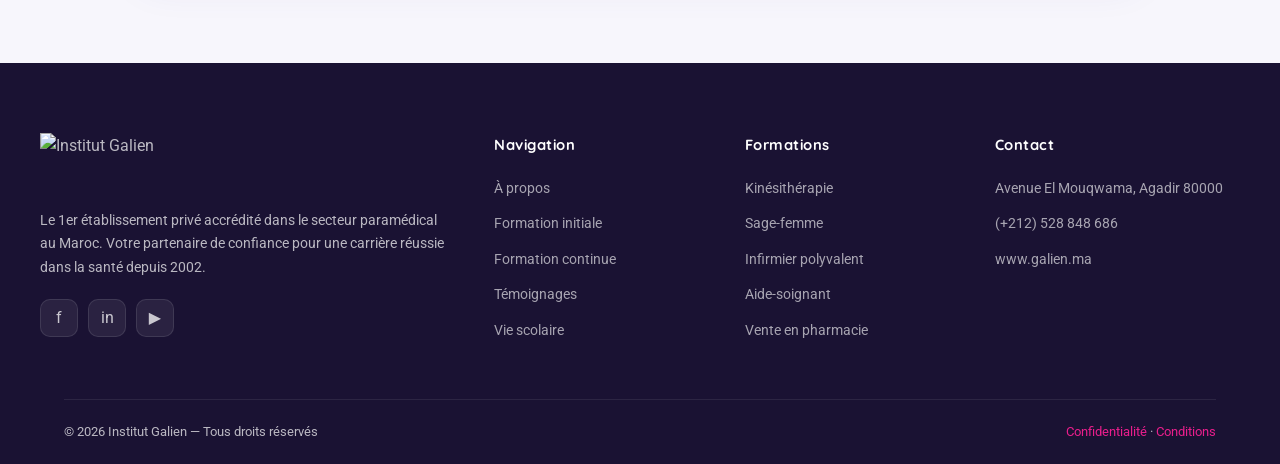
==== commit 4a8bea4f: "Homepage: 'Reconnu par le Ministère de la Santé' -> 'Reconnu par l'État' Co-Authored-By: Claude Opus" ====
--- a/index.html
+++ b/index.html
@@ -334,7 +334,7 @@
         <h2 class="h-title">Un pôle d'<span class="accent">innovation</span> et d'excellence paramédicale</h2>
         <p class="lead" style="margin:18px 0 26px">Le 1<sup>er</sup> établissement privé accrédité du Maroc dans le secteur paramédical. À Agadir, nous préparons les futurs professionnels de santé avec rigueur, passion et des équipements modernes.</p>
         <div class="grid grid-2" style="gap:16px">
-          <div class="feature"><div class="ic"><i class="fa-solid fa-trophy"></i></div><div><h4>Accrédité</h4><p>Reconnu par le Ministère de la Santé</p></div></div>
+          <div class="feature"><div class="ic"><i class="fa-solid fa-trophy"></i></div><div><h4>Accrédité</h4><p>Reconnu par l'État</p></div></div>
           <div class="feature"><div class="ic"><i class="fa-solid fa-user-doctor"></i></div><div><h4>Formateurs experts</h4><p>Des professionnels en exercice</p></div></div>
           <div class="feature"><div class="ic"><i class="fa-solid fa-hospital"></i></div><div><h4>Stages cliniques</h4><p>En milieu hospitalier réel</p></div></div>
           <div class="feature"><div class="ic"><i class="fa-solid fa-certificate"></i></div><div><h4>Diplômes reconnus</h4><p>Certifications officielles</p></div></div>
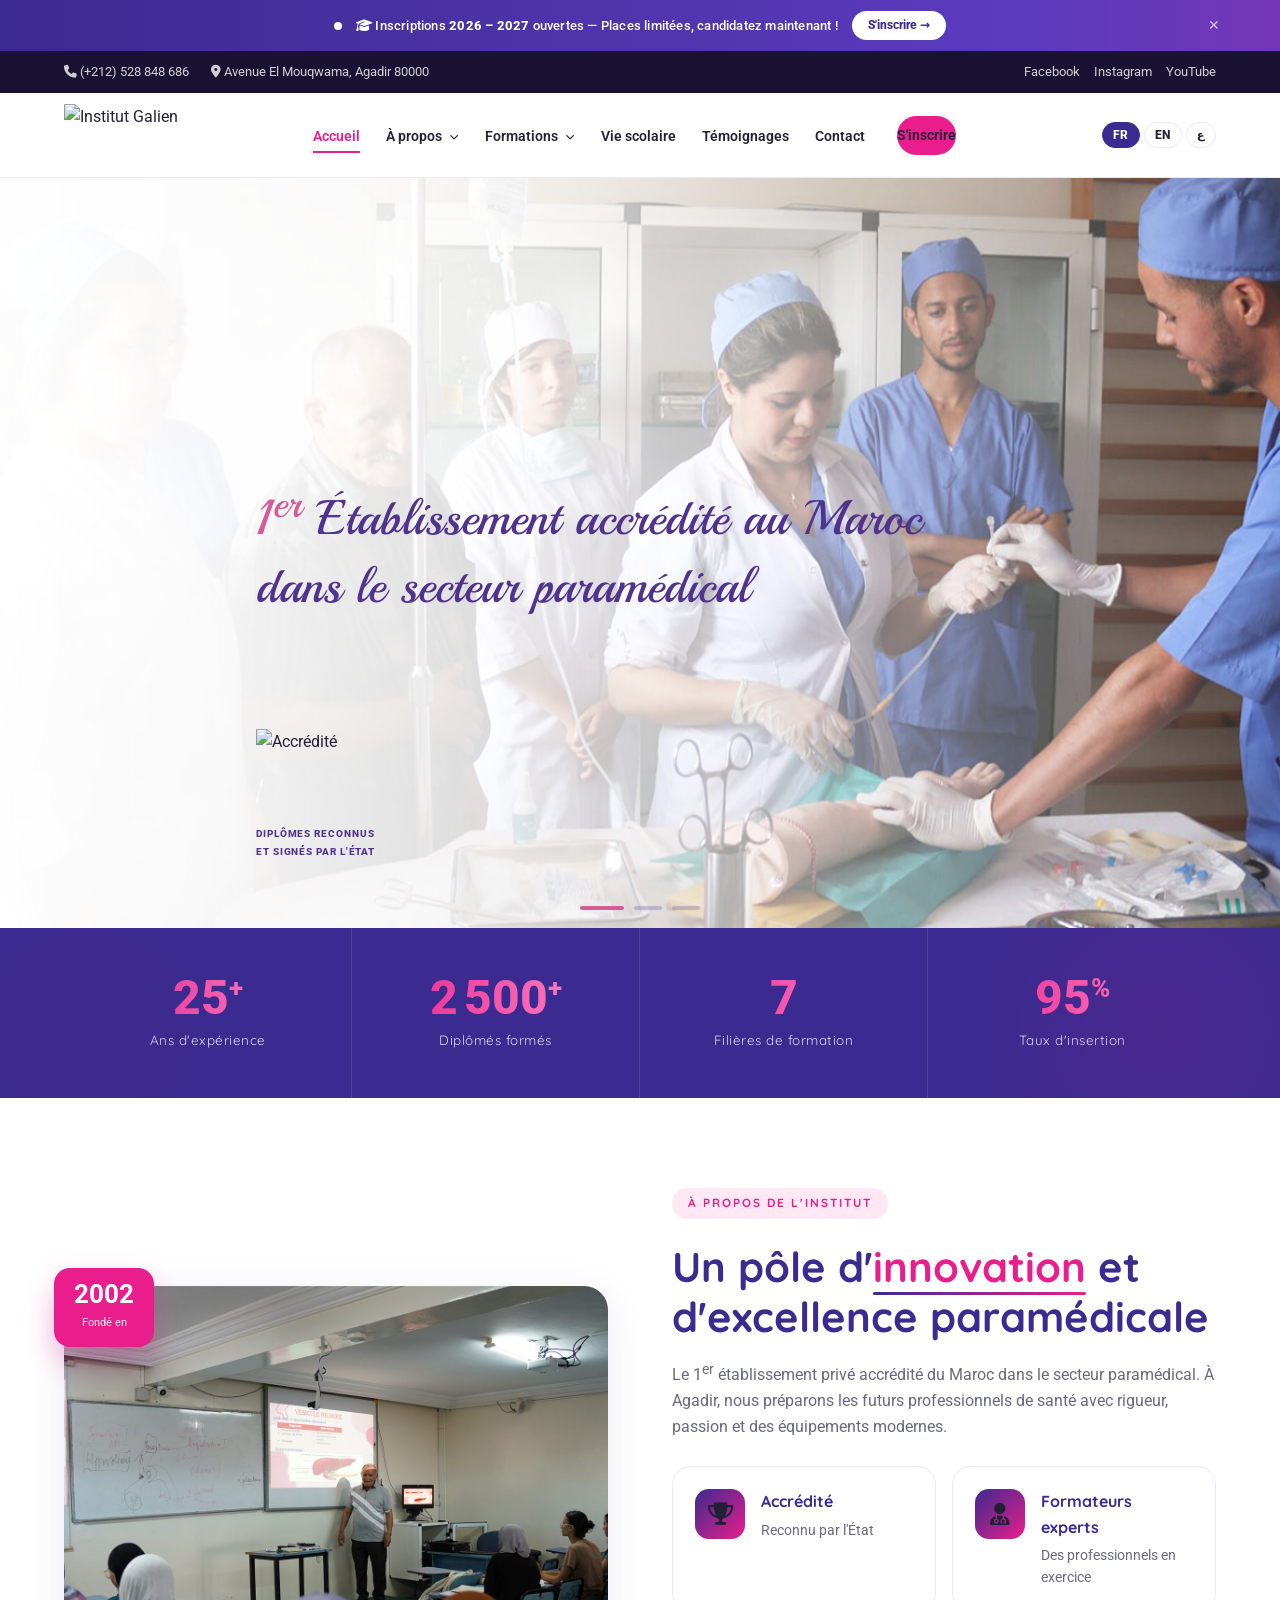
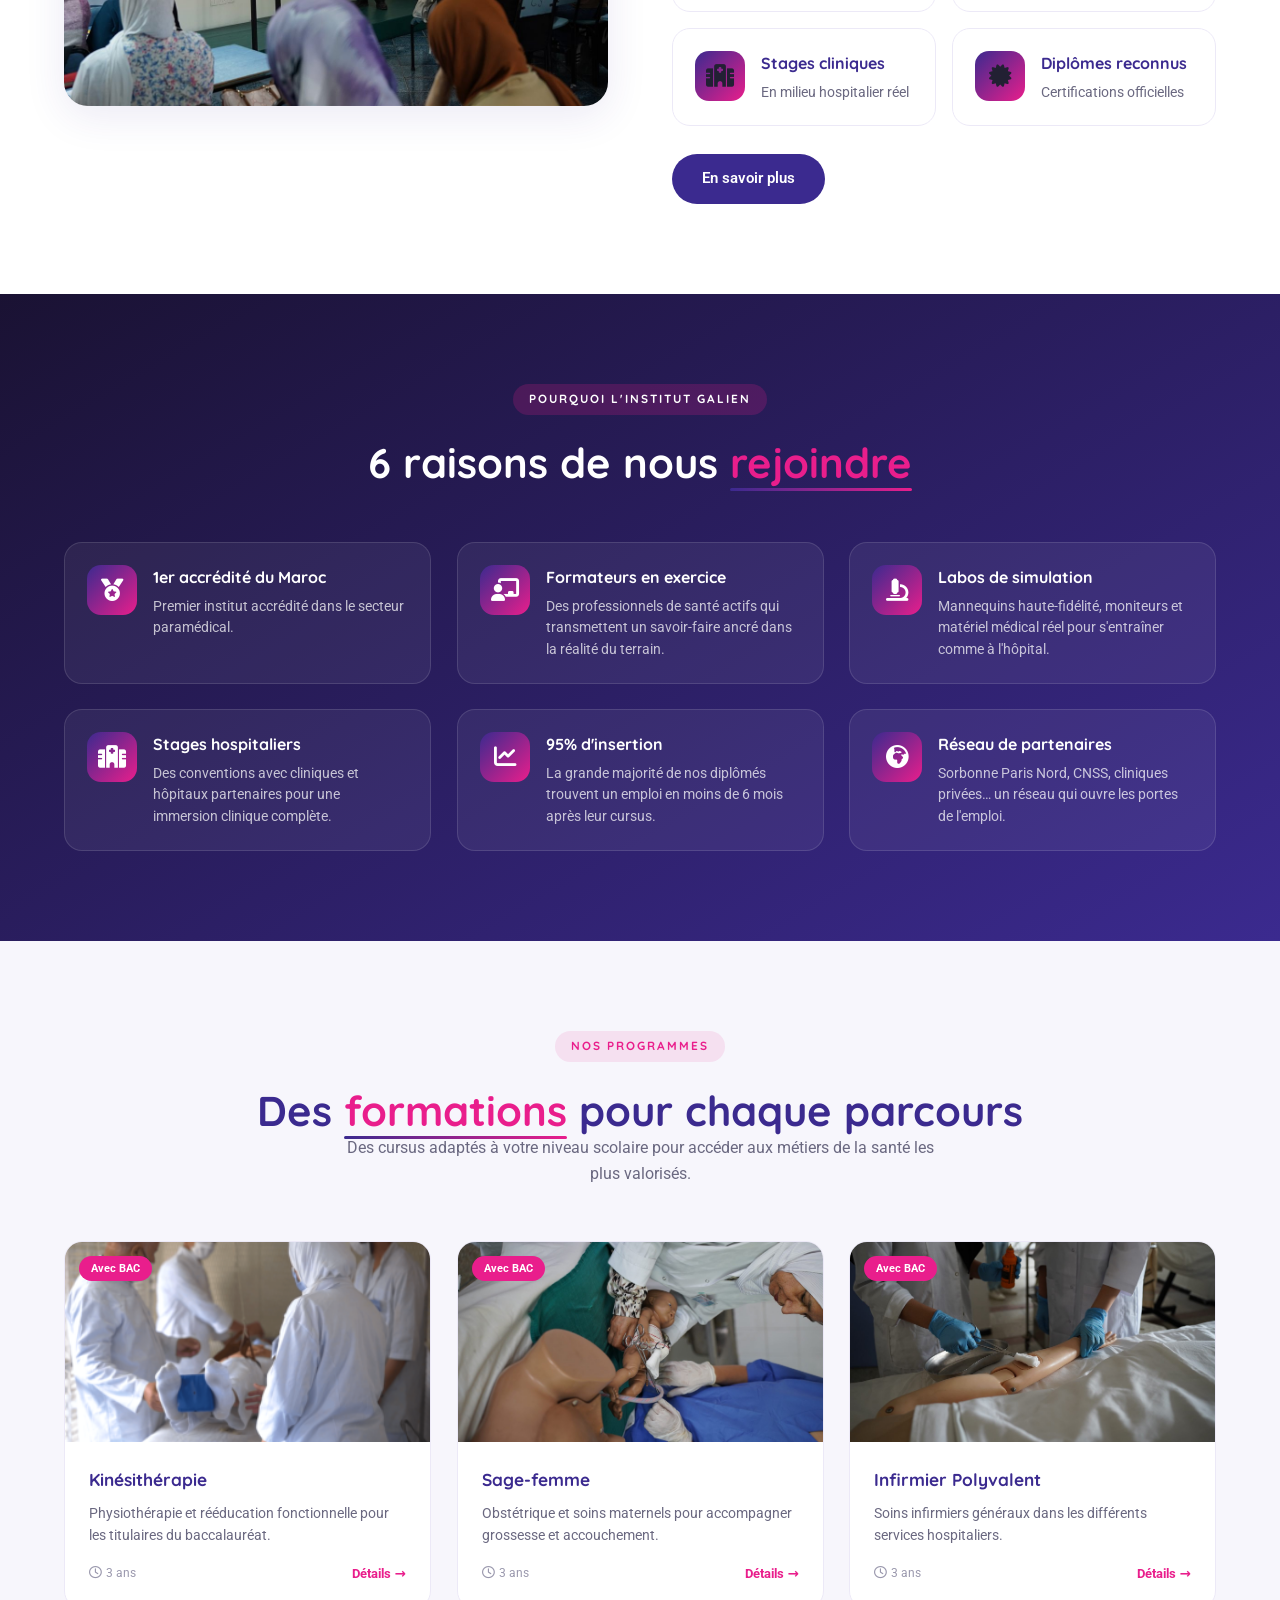
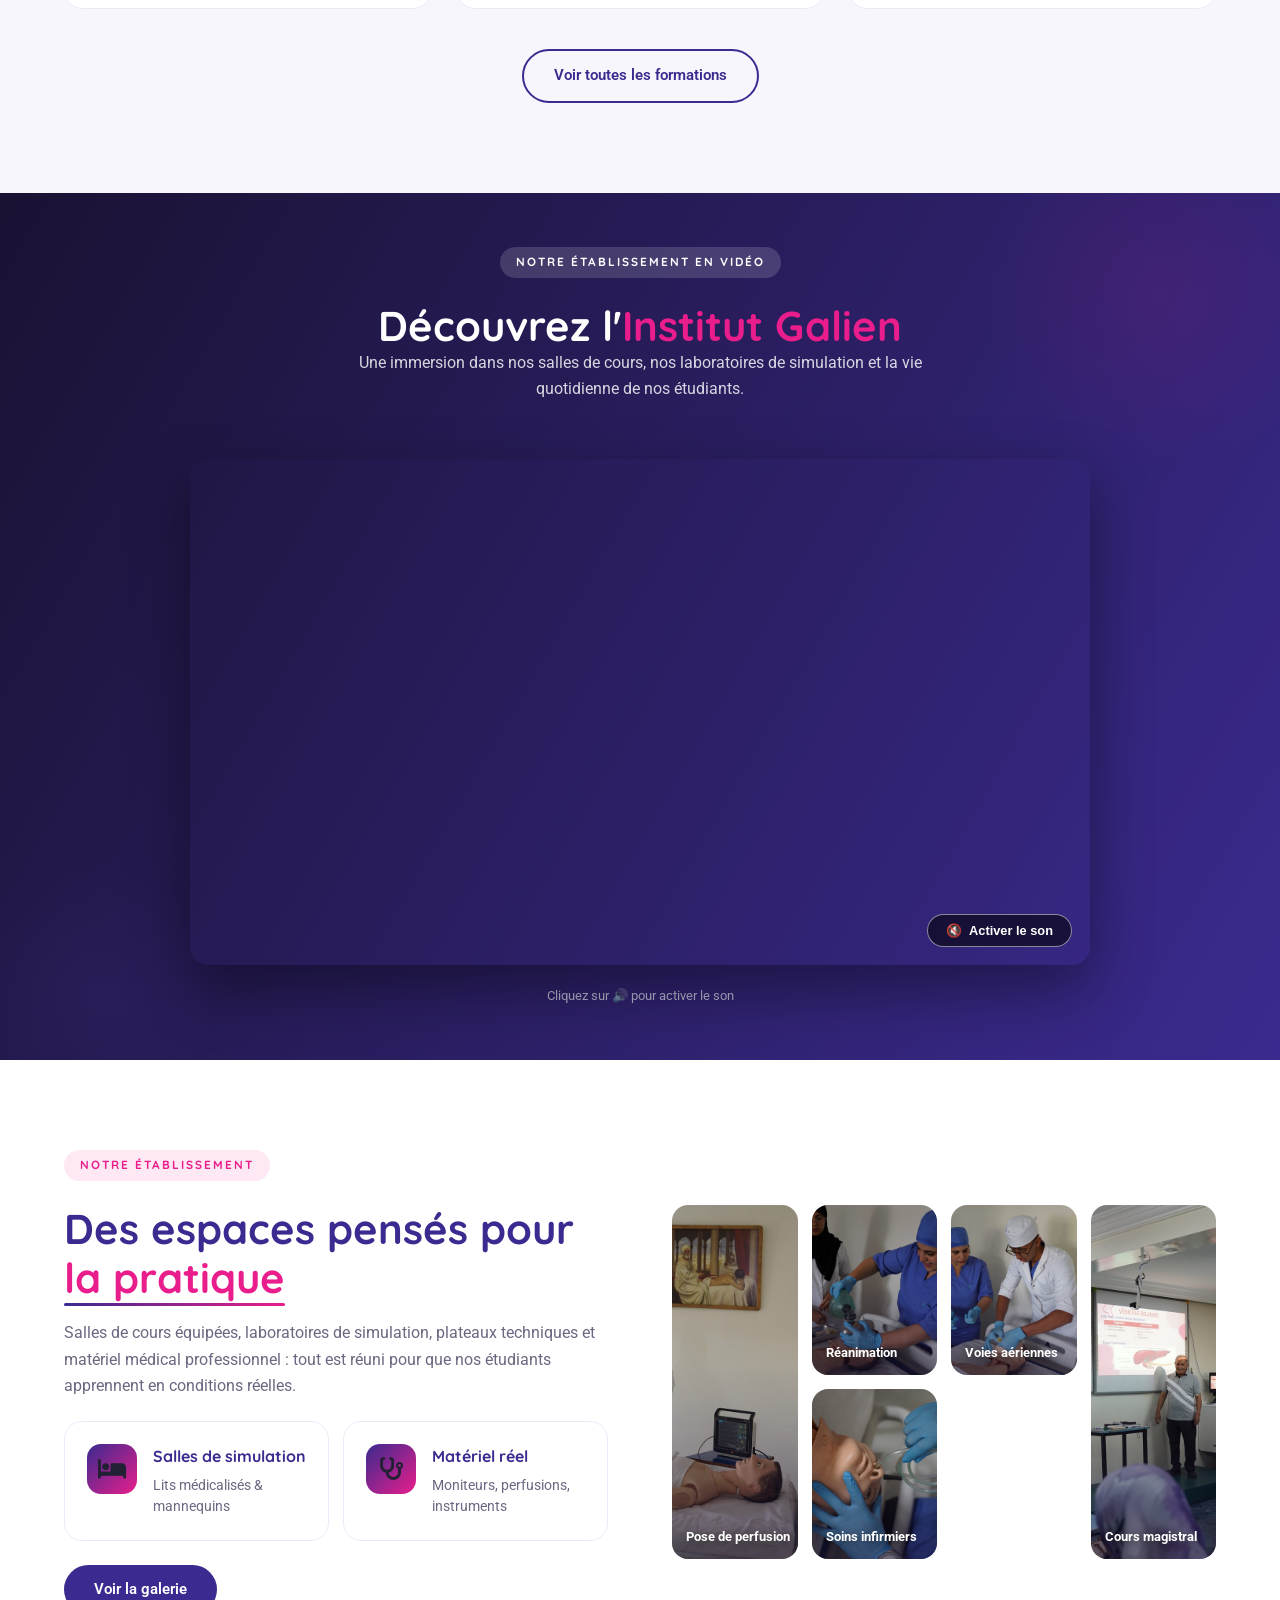
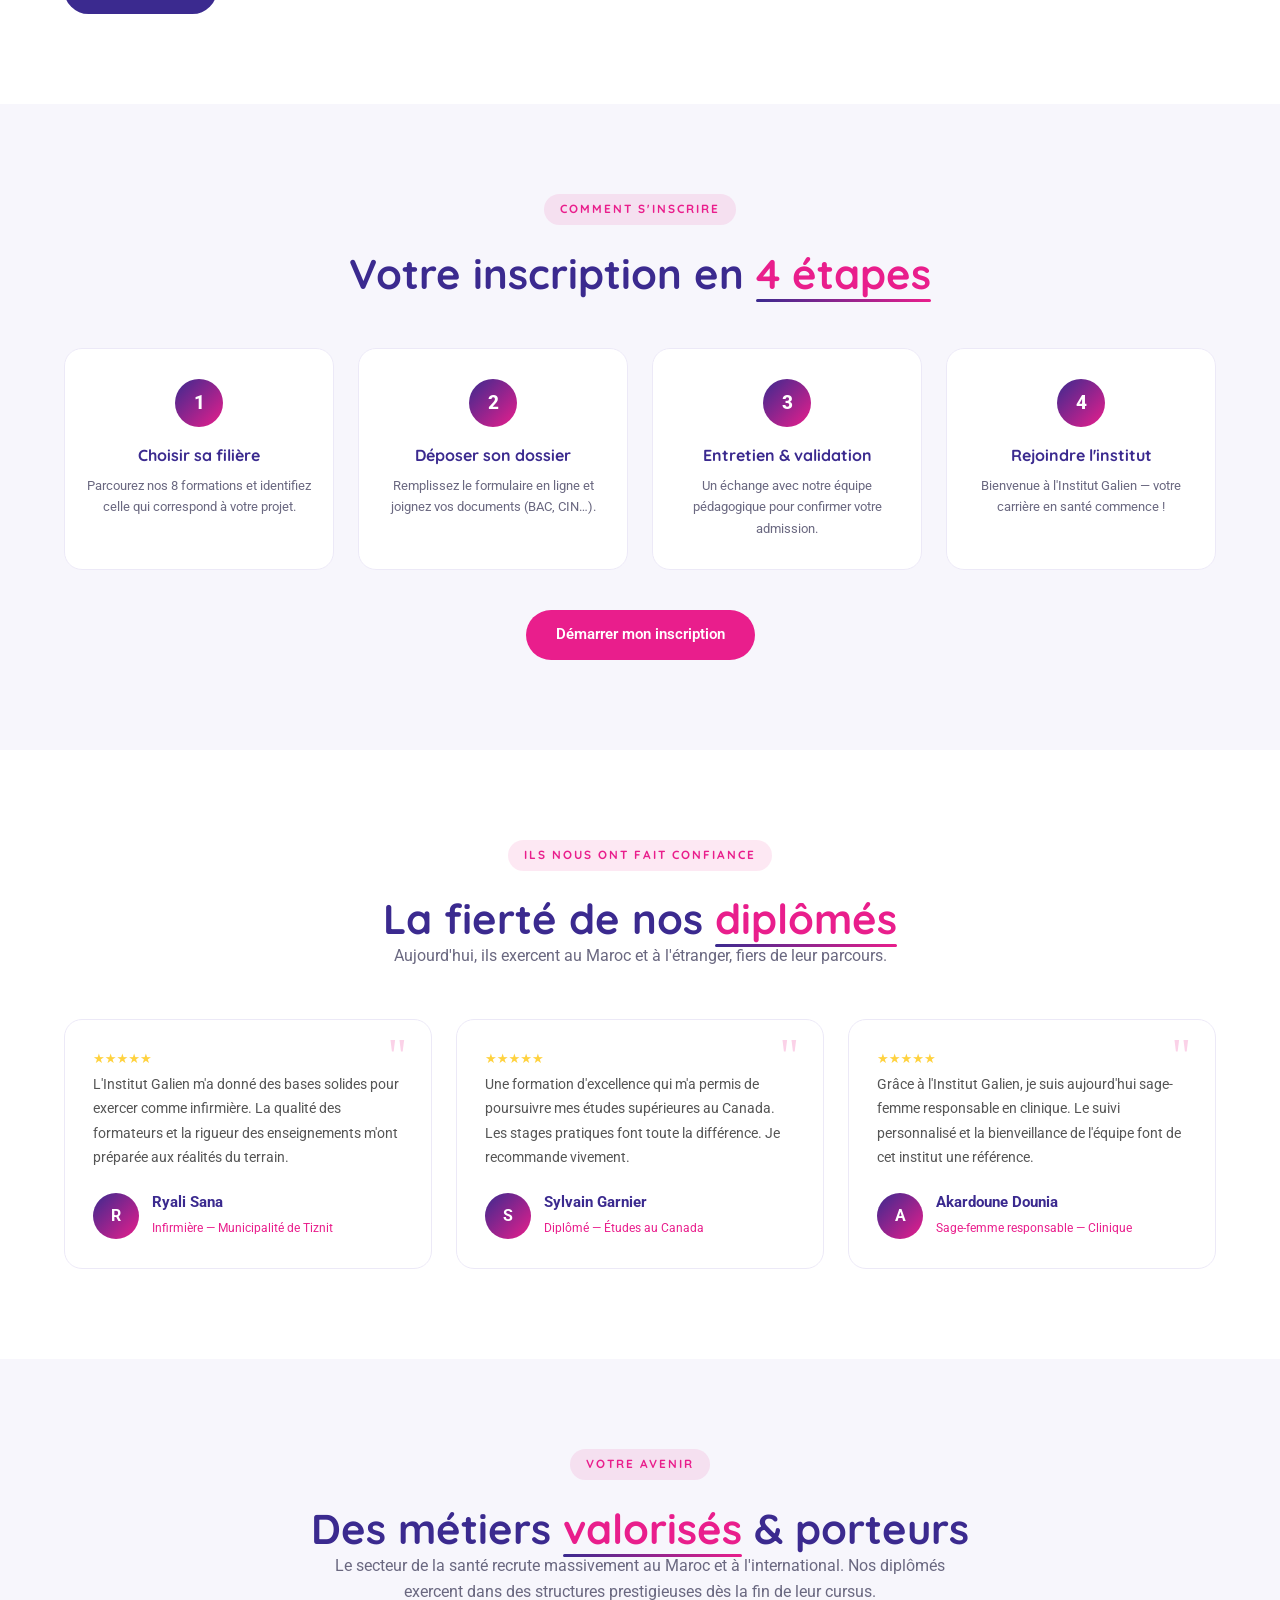
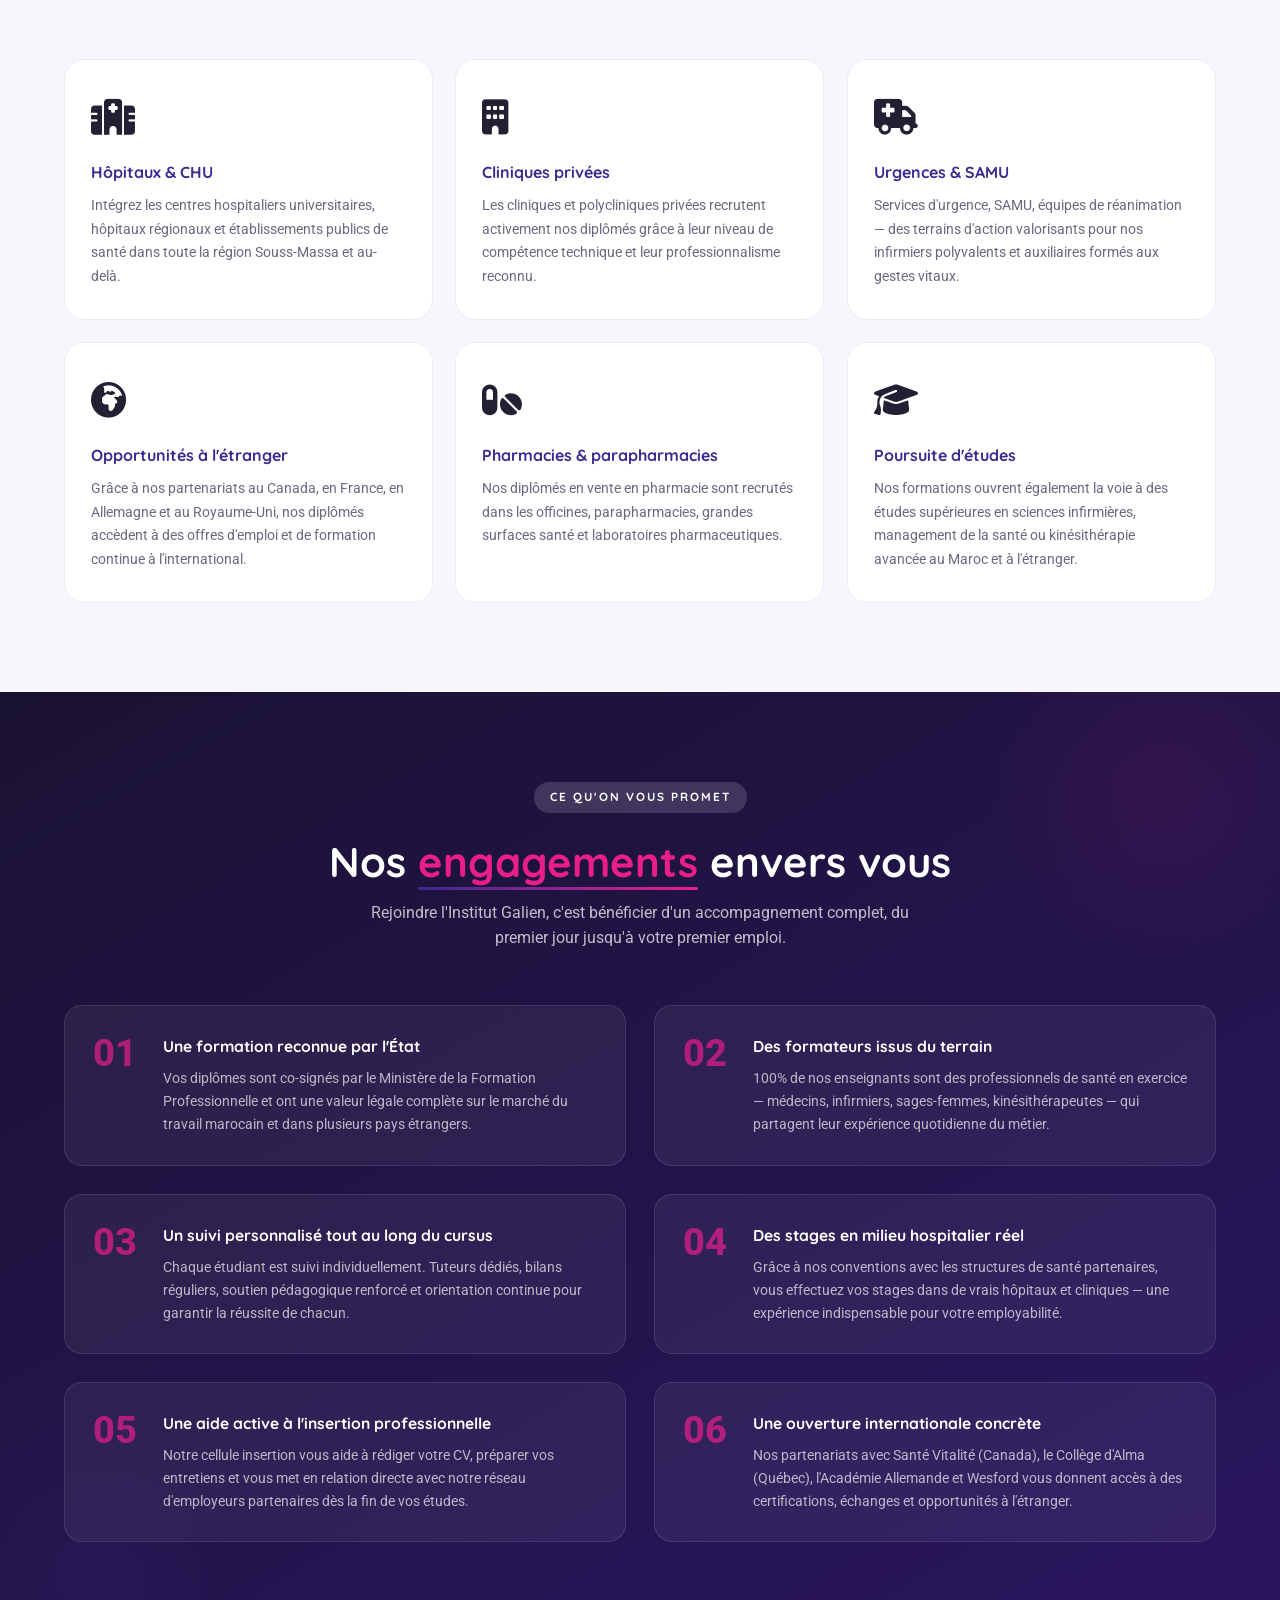
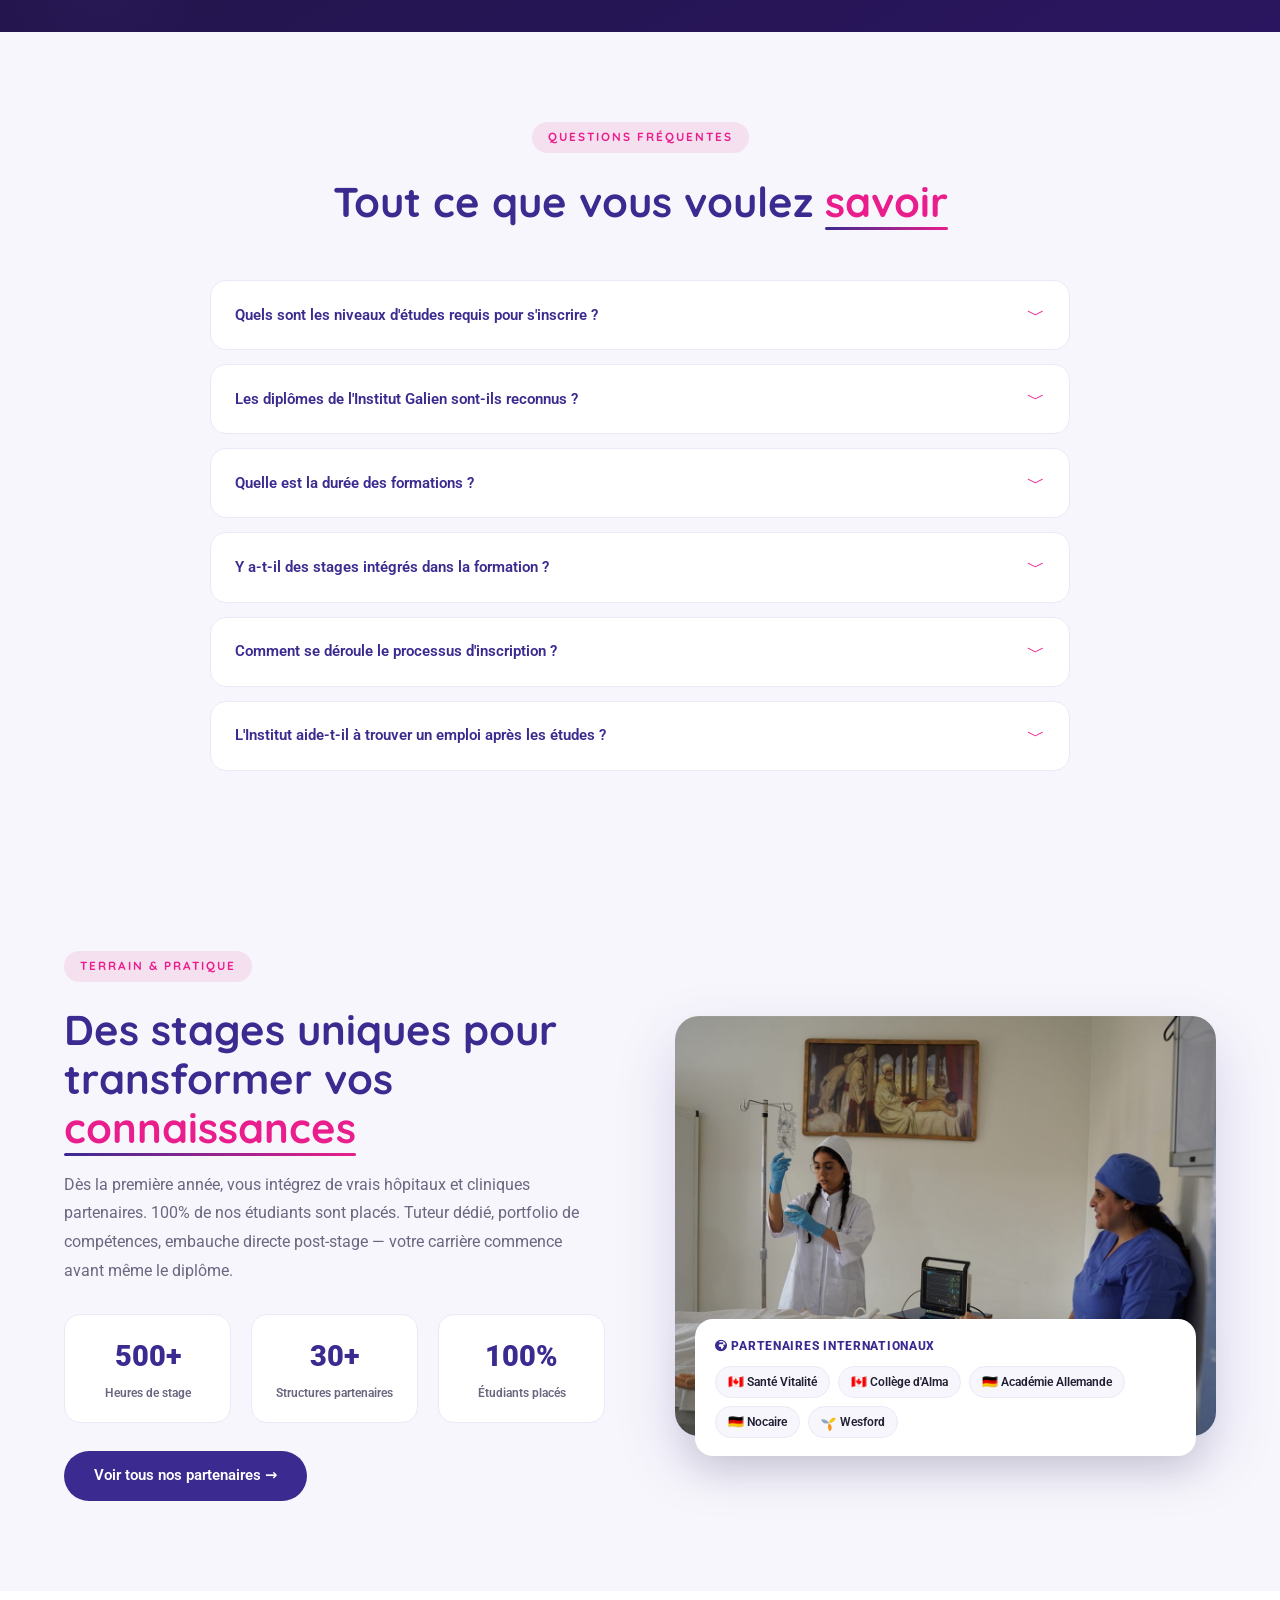
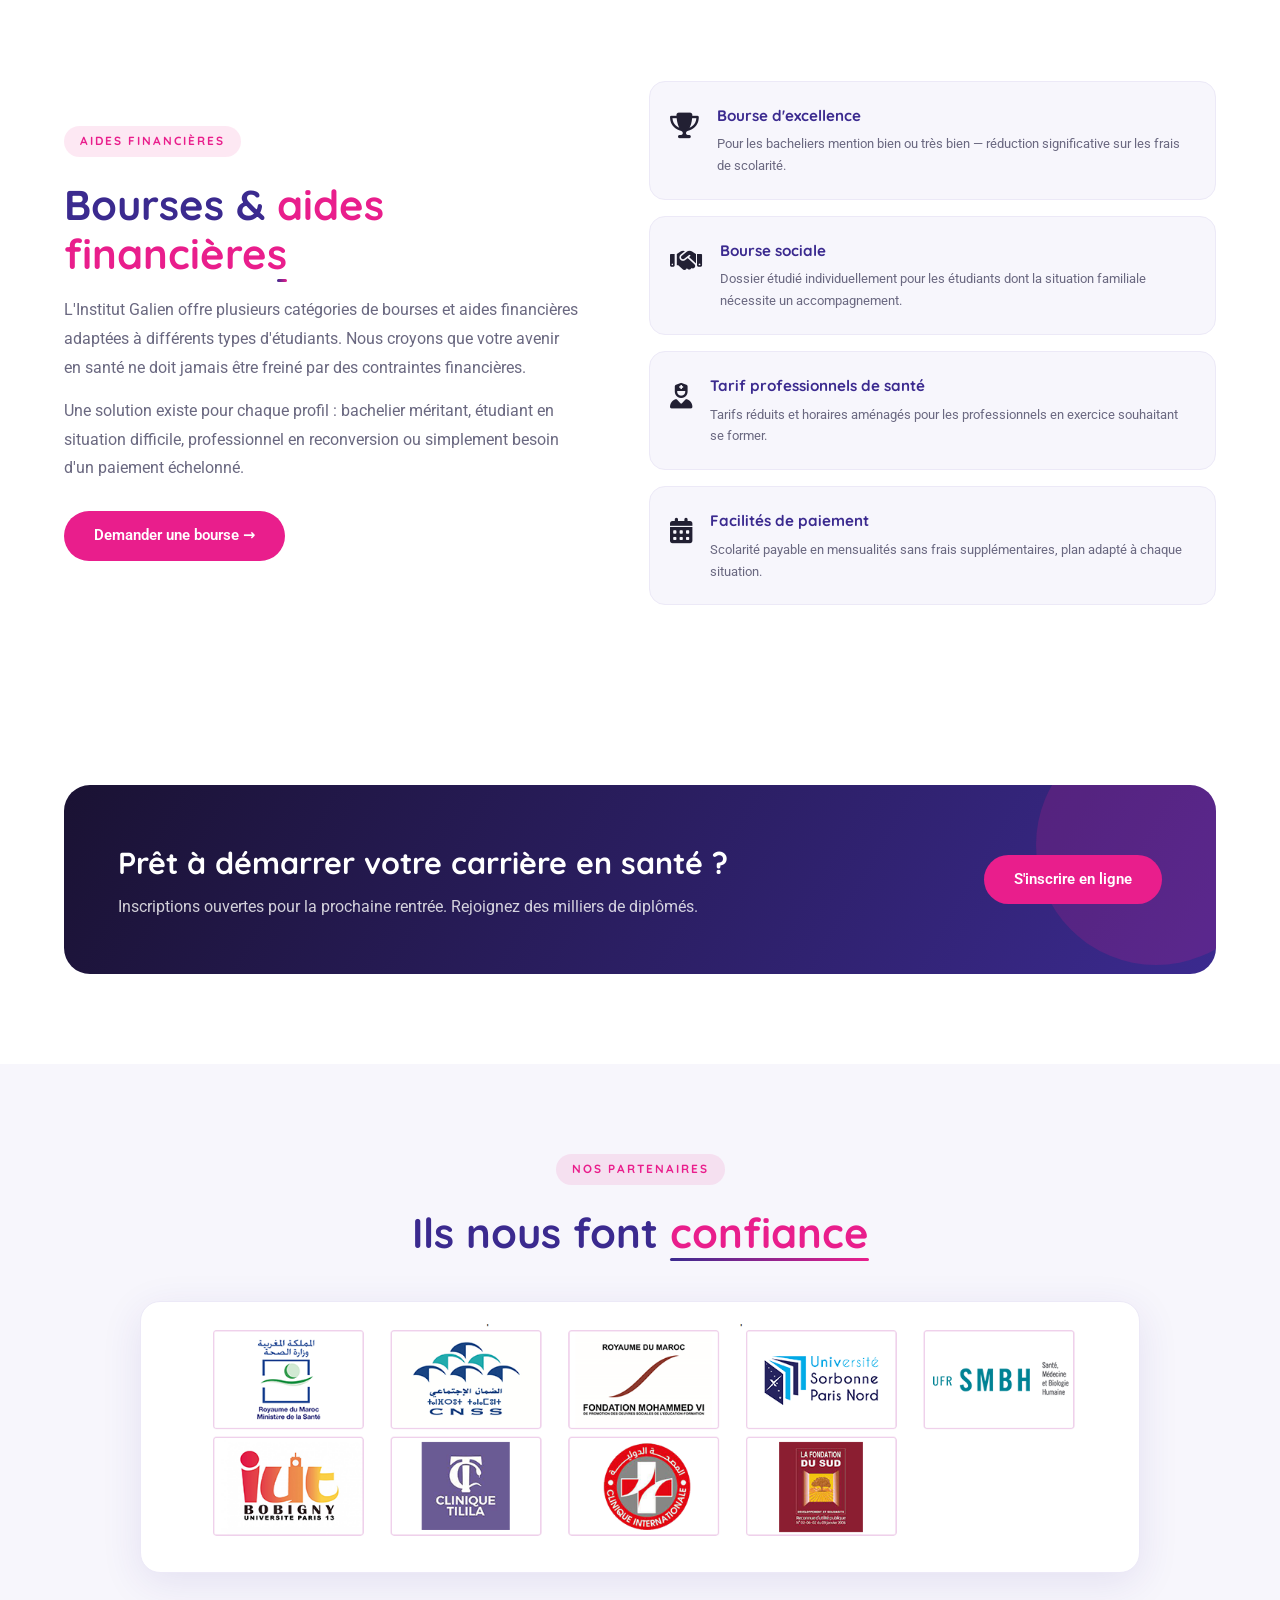
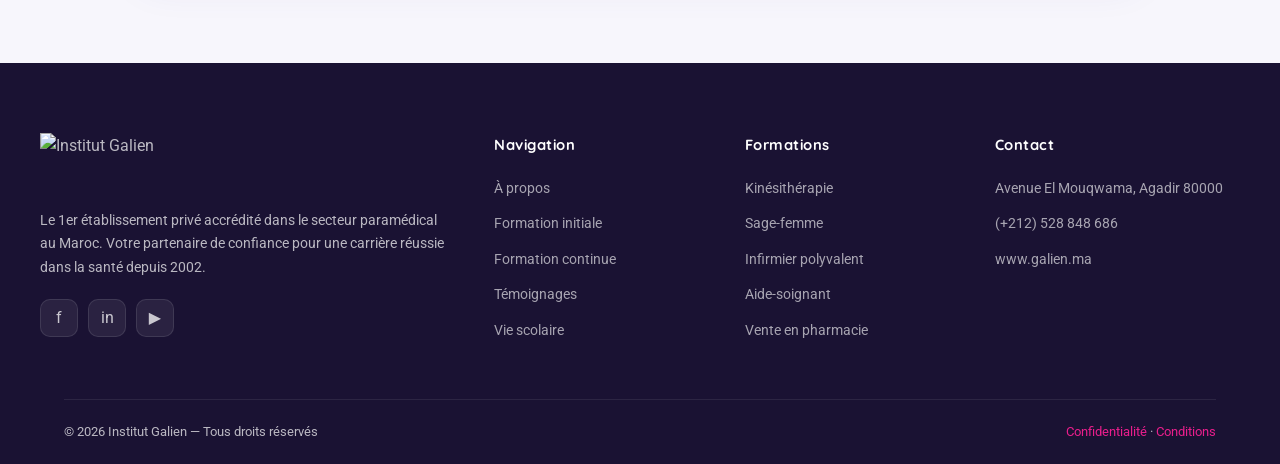
==== commit ca698ea9: "Homepage: shorten '1er accredite' description to 'Premier institut accredite dans le secteur paramed" ====
--- a/index.html
+++ b/index.html
@@ -23,10 +23,10 @@
 .hcp{position:absolute;inset:0;z-index:3;display:flex;flex-direction:column;justify-content:center;padding:8% 5% 8% 20%;opacity:0;pointer-events:none;transition:opacity .7s}
 .hcp.on{opacity:1;pointer-events:auto}
 /* ALL French headlines: Brush Script Std exactly like galien.ma */
-.gal-title{font-family:"Brush Script Std","Brush Script MT",'Playball',cursive;color:#50338c;font-size:clamp(2.2rem,3.8vw,3.5rem);font-weight:400;line-height:1.4;margin:0 0 10px;animation:hIn .8s .1s both}
+.gal-title{font-family:"Brush Script Std","Brush Script MT",'Playball',cursive !important;color:#50338c;font-size:clamp(2.2rem,3.8vw,3.5rem);font-weight:400;line-height:1.4;margin:0 0 10px;animation:hIn .8s .1s both}
 .gal-title .gal-pink{color:#d65c97}
 /* Arabic: Playball font exactly like galien.ma, pink color rgb(214,92,151) */
-.gal-arabic{font-family:'Playball',cursive;font-size:clamp(1.8rem,3.2vw,2.6rem);color:#d65c97;direction:rtl;margin:0;animation:hIn .8s .35s both}
+.gal-arabic{font-family:'Playball',cursive !important;font-size:clamp(1.8rem,3.2vw,2.6rem);color:#d65c97;direction:rtl;margin:0;animation:hIn .8s .35s both}
 /* accreditation bottom-left on ALL slides */
 .hero-accr{position:absolute;bottom:9%;left:20%;z-index:3;display:flex;flex-direction:column;align-items:flex-start;gap:6px}
 .hero-accr-logo{width:90px;height:90px;object-fit:contain}
@@ -353,7 +353,7 @@
       <h2 class="h-title">6 raisons de nous <span class="accent">rejoindre</span></h2>
     </div>
     <div class="grid grid-3">
-      <div class="feature" data-reveal><div class="ic"><i class="fa-solid fa-medal"></i></div><div><h4>1er accrédité du Maroc</h4><p>Le tout premier établissement privé accrédité dans le secteur paramédical, gage de qualité reconnue par l'État.</p></div></div>
+      <div class="feature" data-reveal><div class="ic"><i class="fa-solid fa-medal"></i></div><div><h4>1er accrédité du Maroc</h4><p>Premier institut accrédité dans le secteur paramédical.</p></div></div>
       <div class="feature" data-reveal><div class="ic"><i class="fa-solid fa-chalkboard-user"></i></div><div><h4>Formateurs en exercice</h4><p>Des professionnels de santé actifs qui transmettent un savoir-faire ancré dans la réalité du terrain.</p></div></div>
       <div class="feature" data-reveal><div class="ic"><i class="fa-solid fa-microscope"></i></div><div><h4>Labos de simulation</h4><p>Mannequins haute-fidélité, moniteurs et matériel médical réel pour s'entraîner comme à l'hôpital.</p></div></div>
       <div class="feature" data-reveal><div class="ic"><i class="fa-solid fa-hospital"></i></div><div><h4>Stages hospitaliers</h4><p>Des conventions avec cliniques et hôpitaux partenaires pour une immersion clinique complète.</p></div></div>
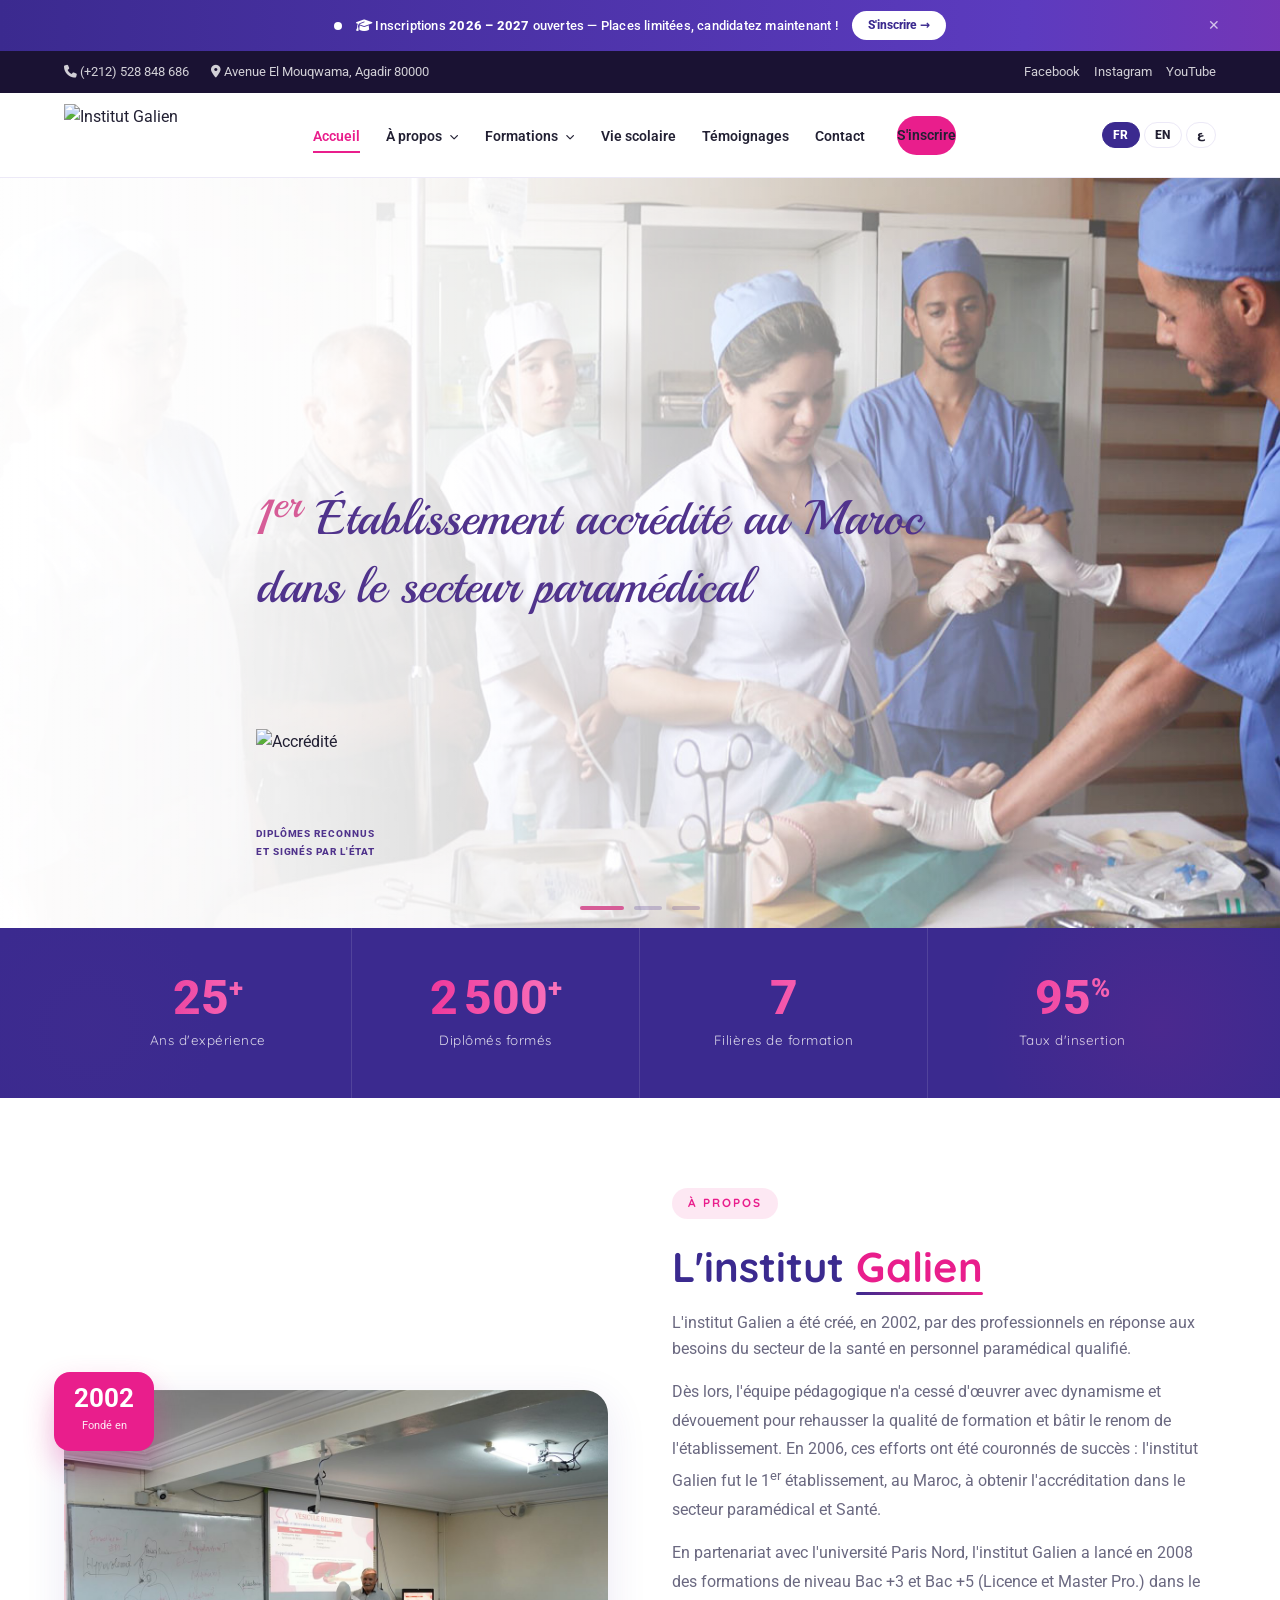
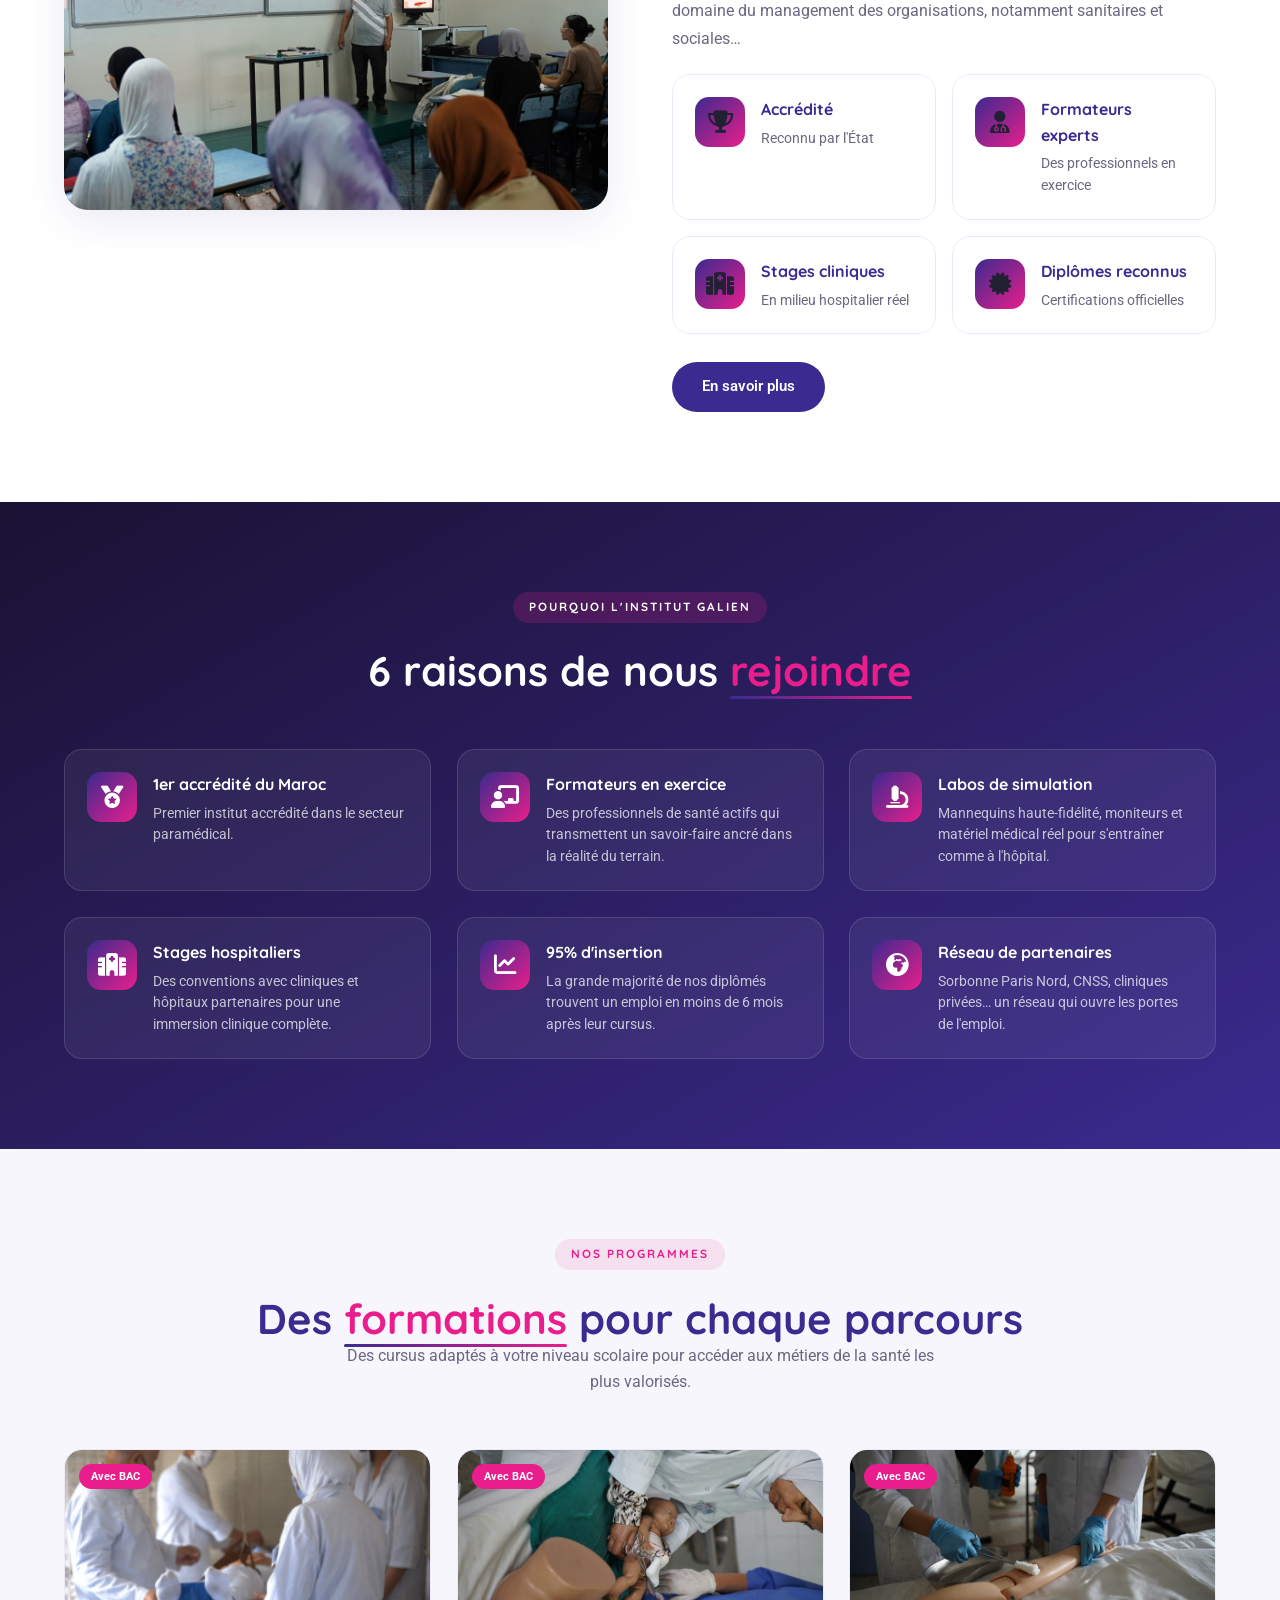
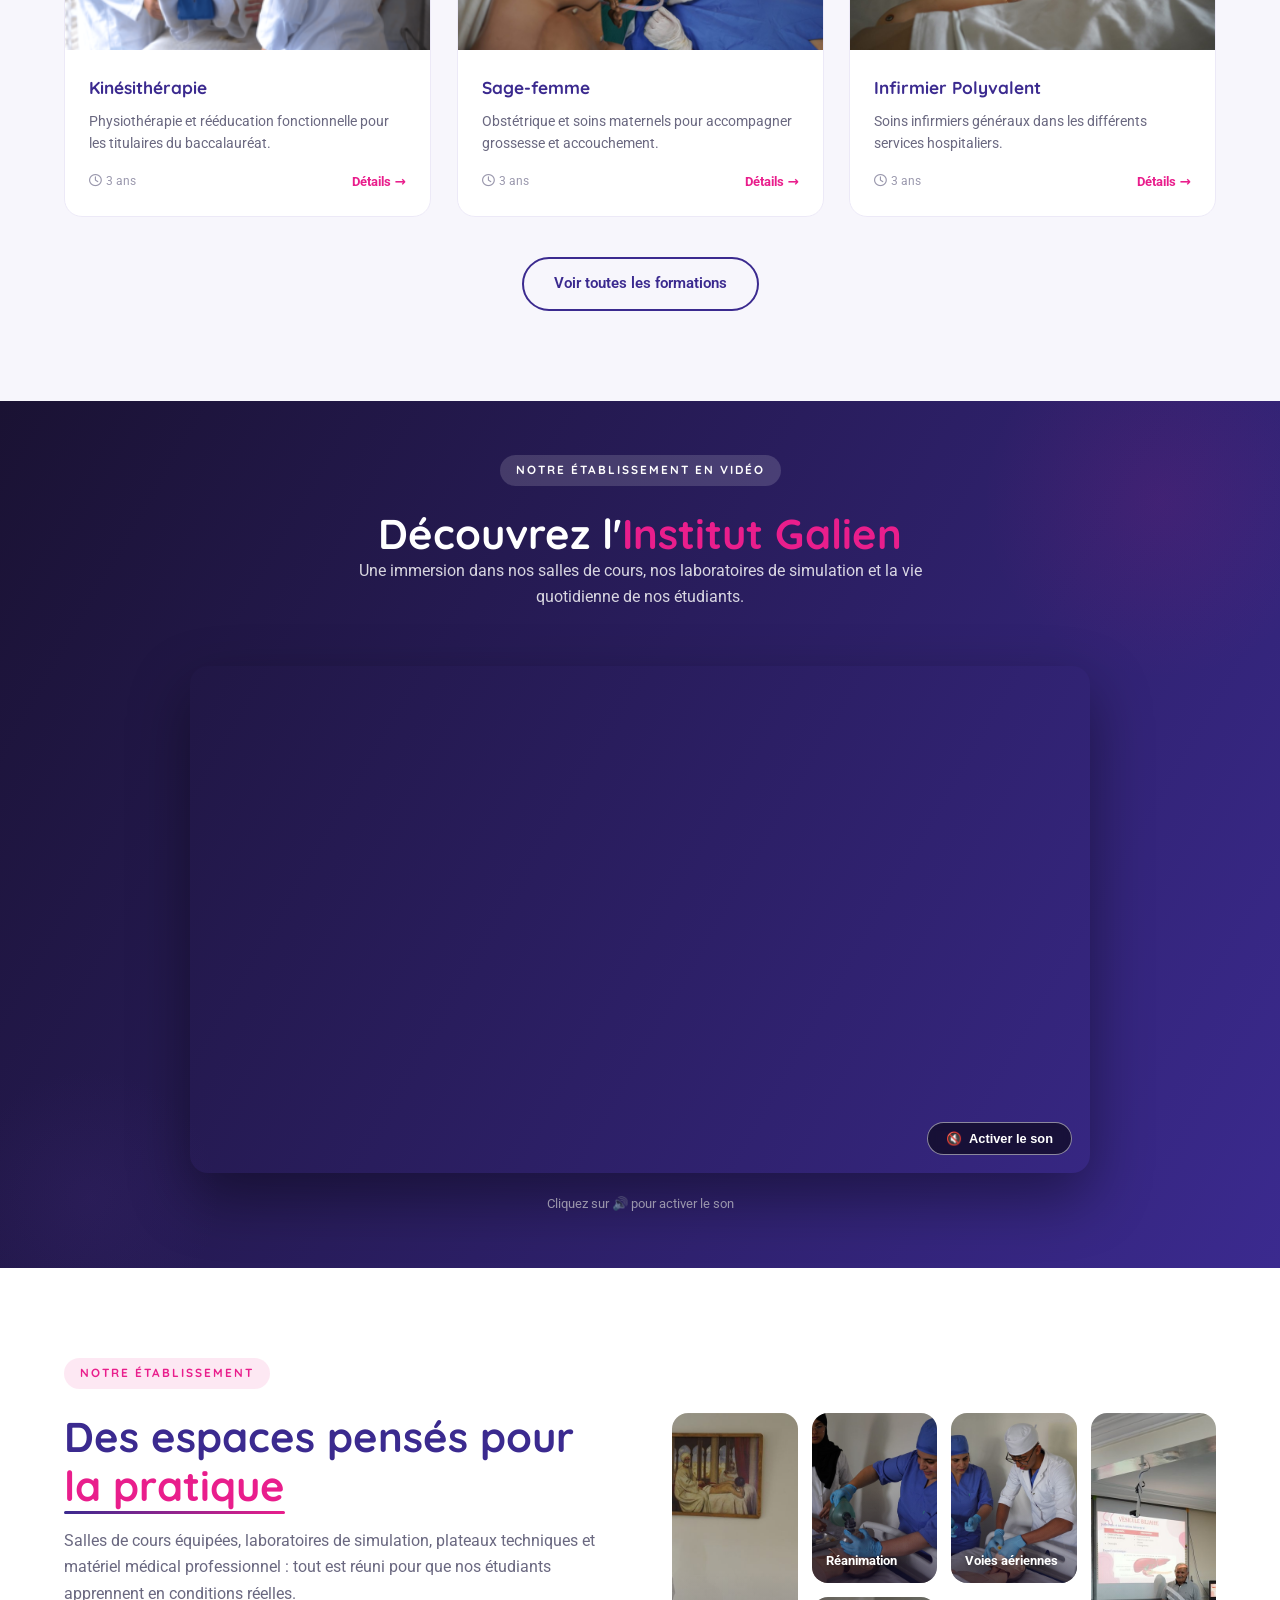
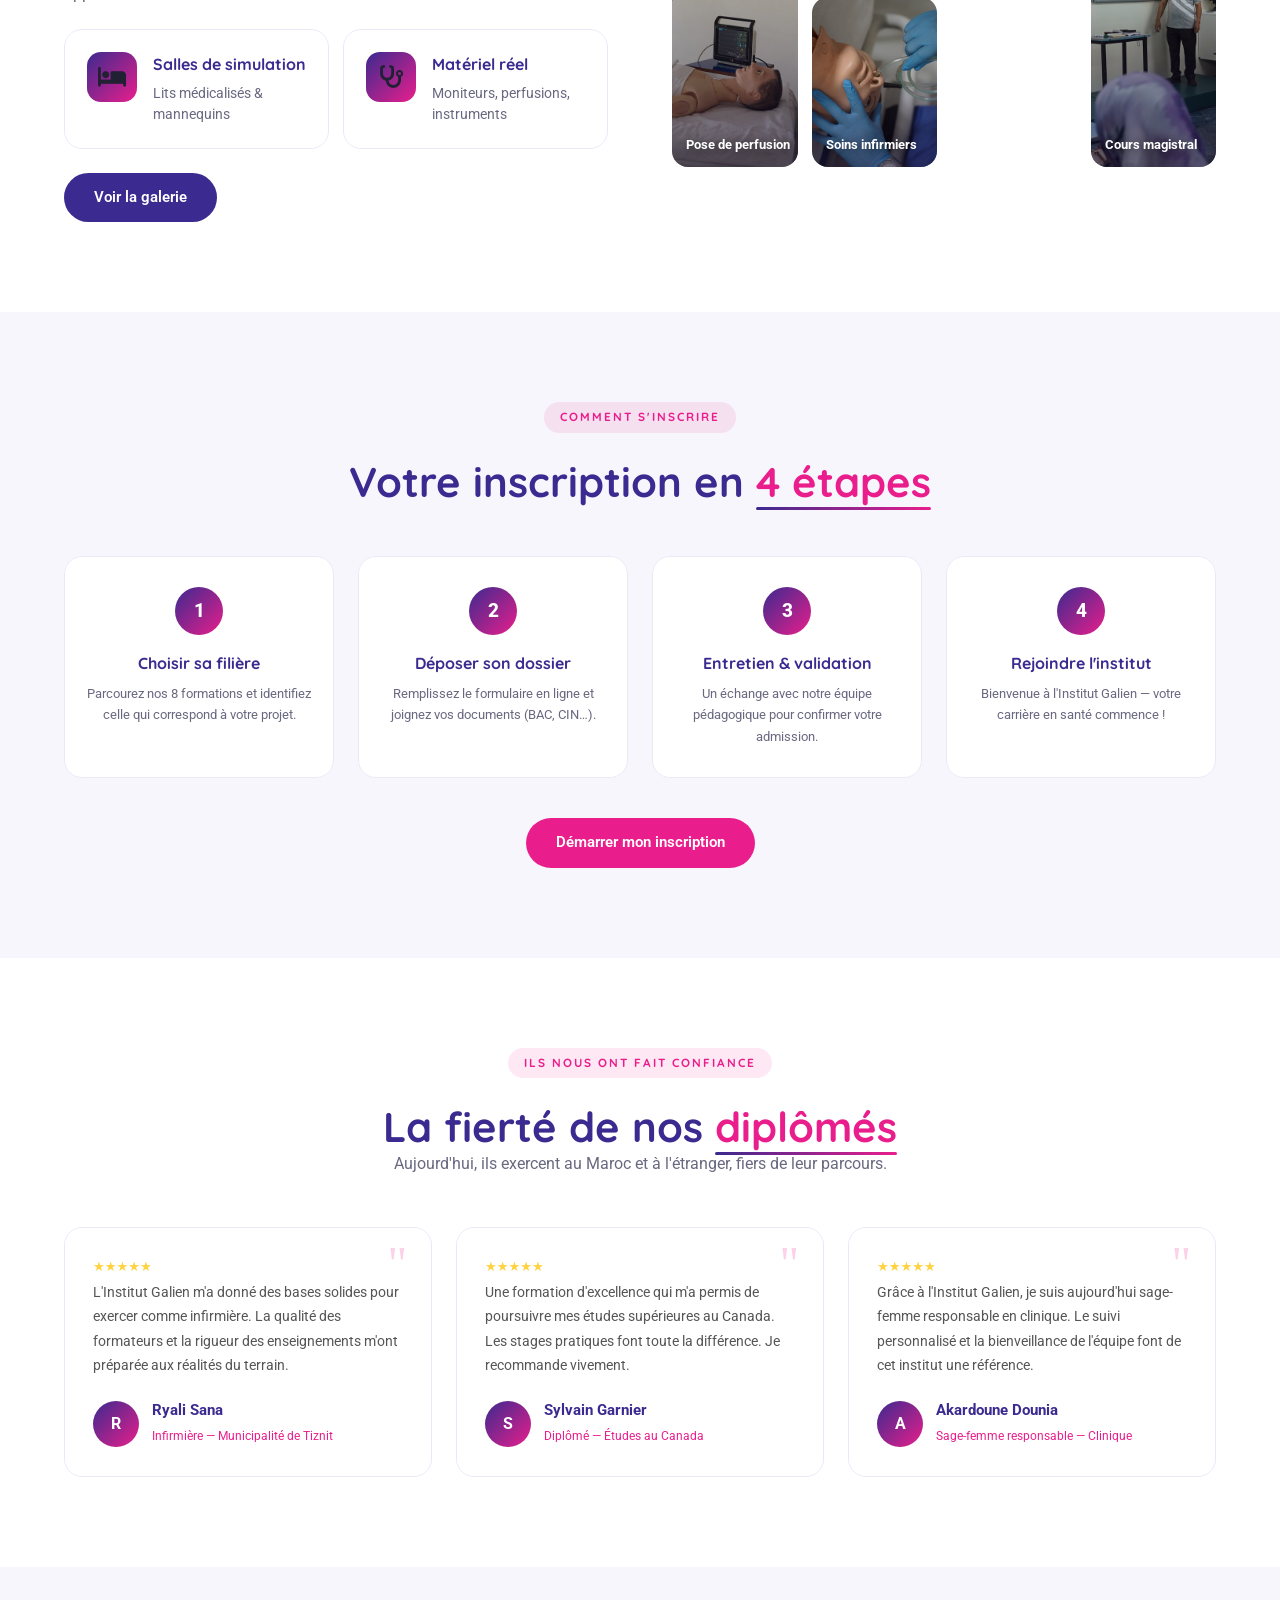
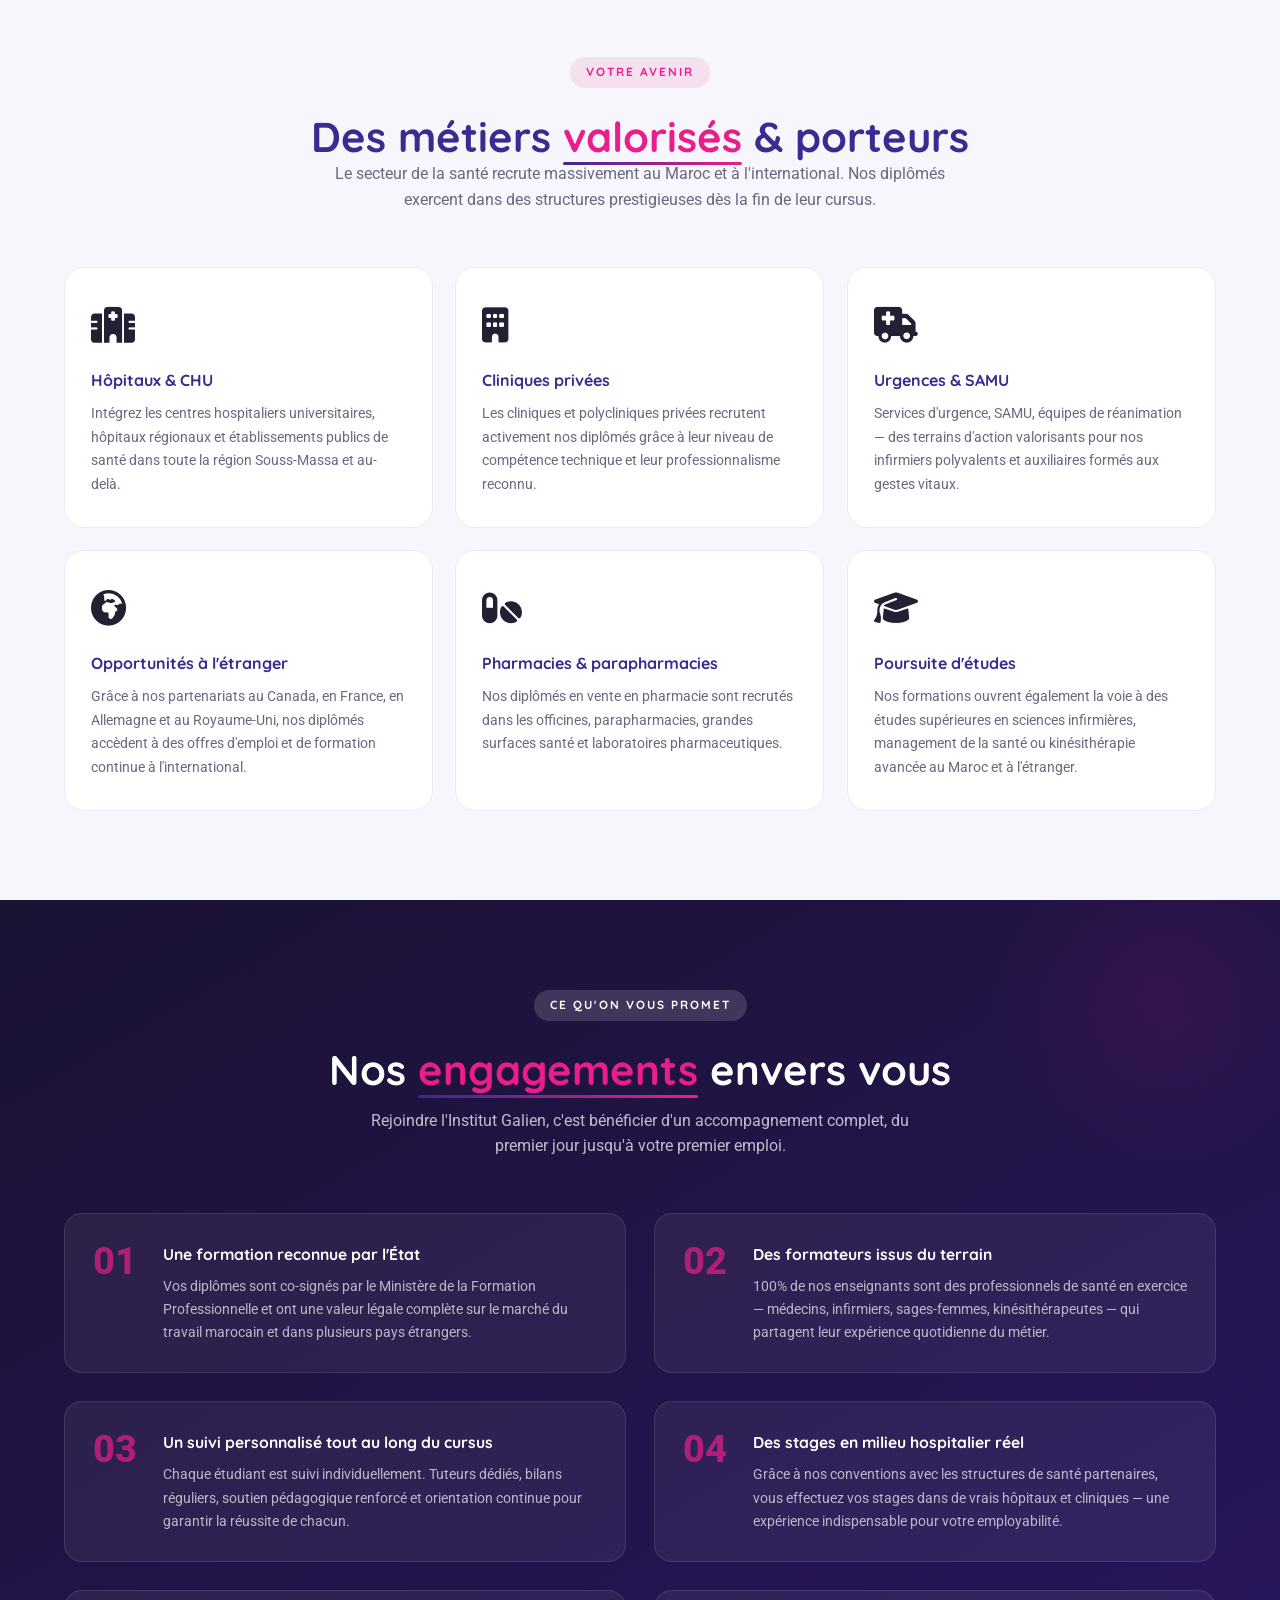
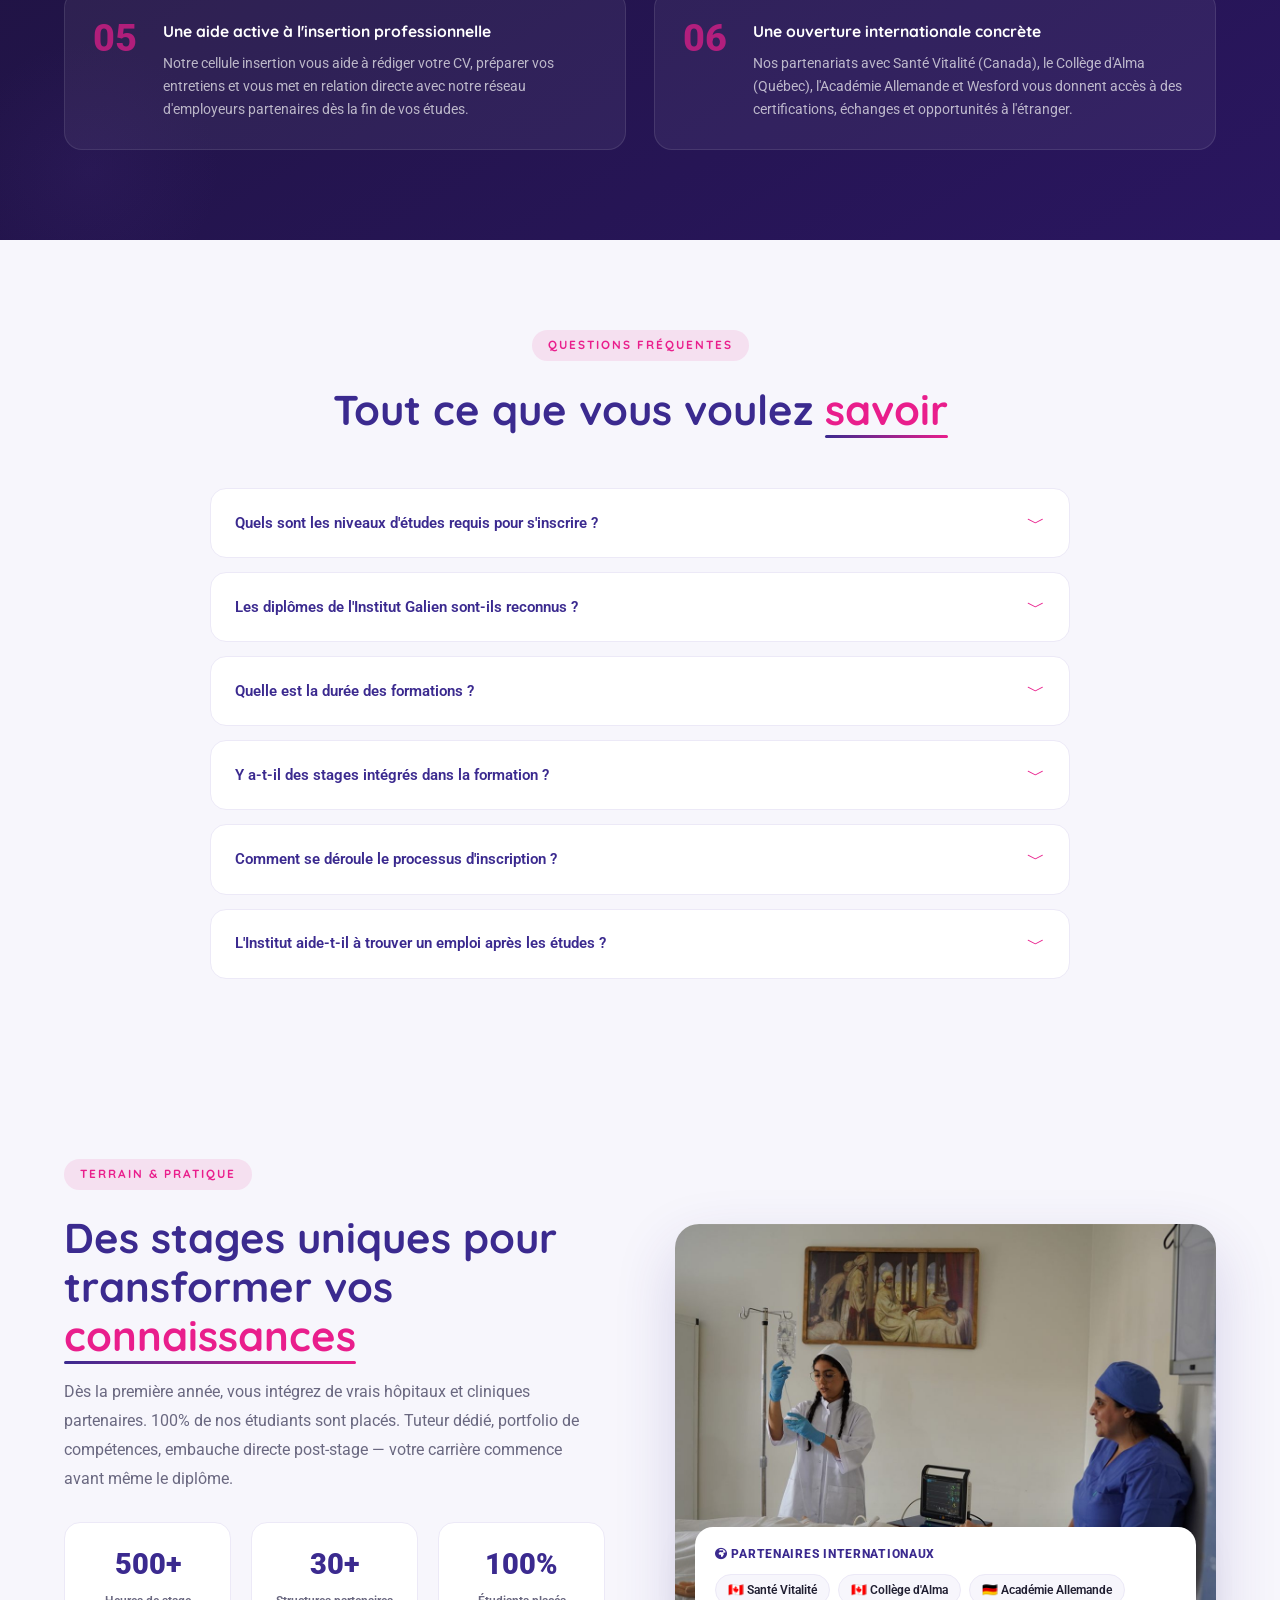
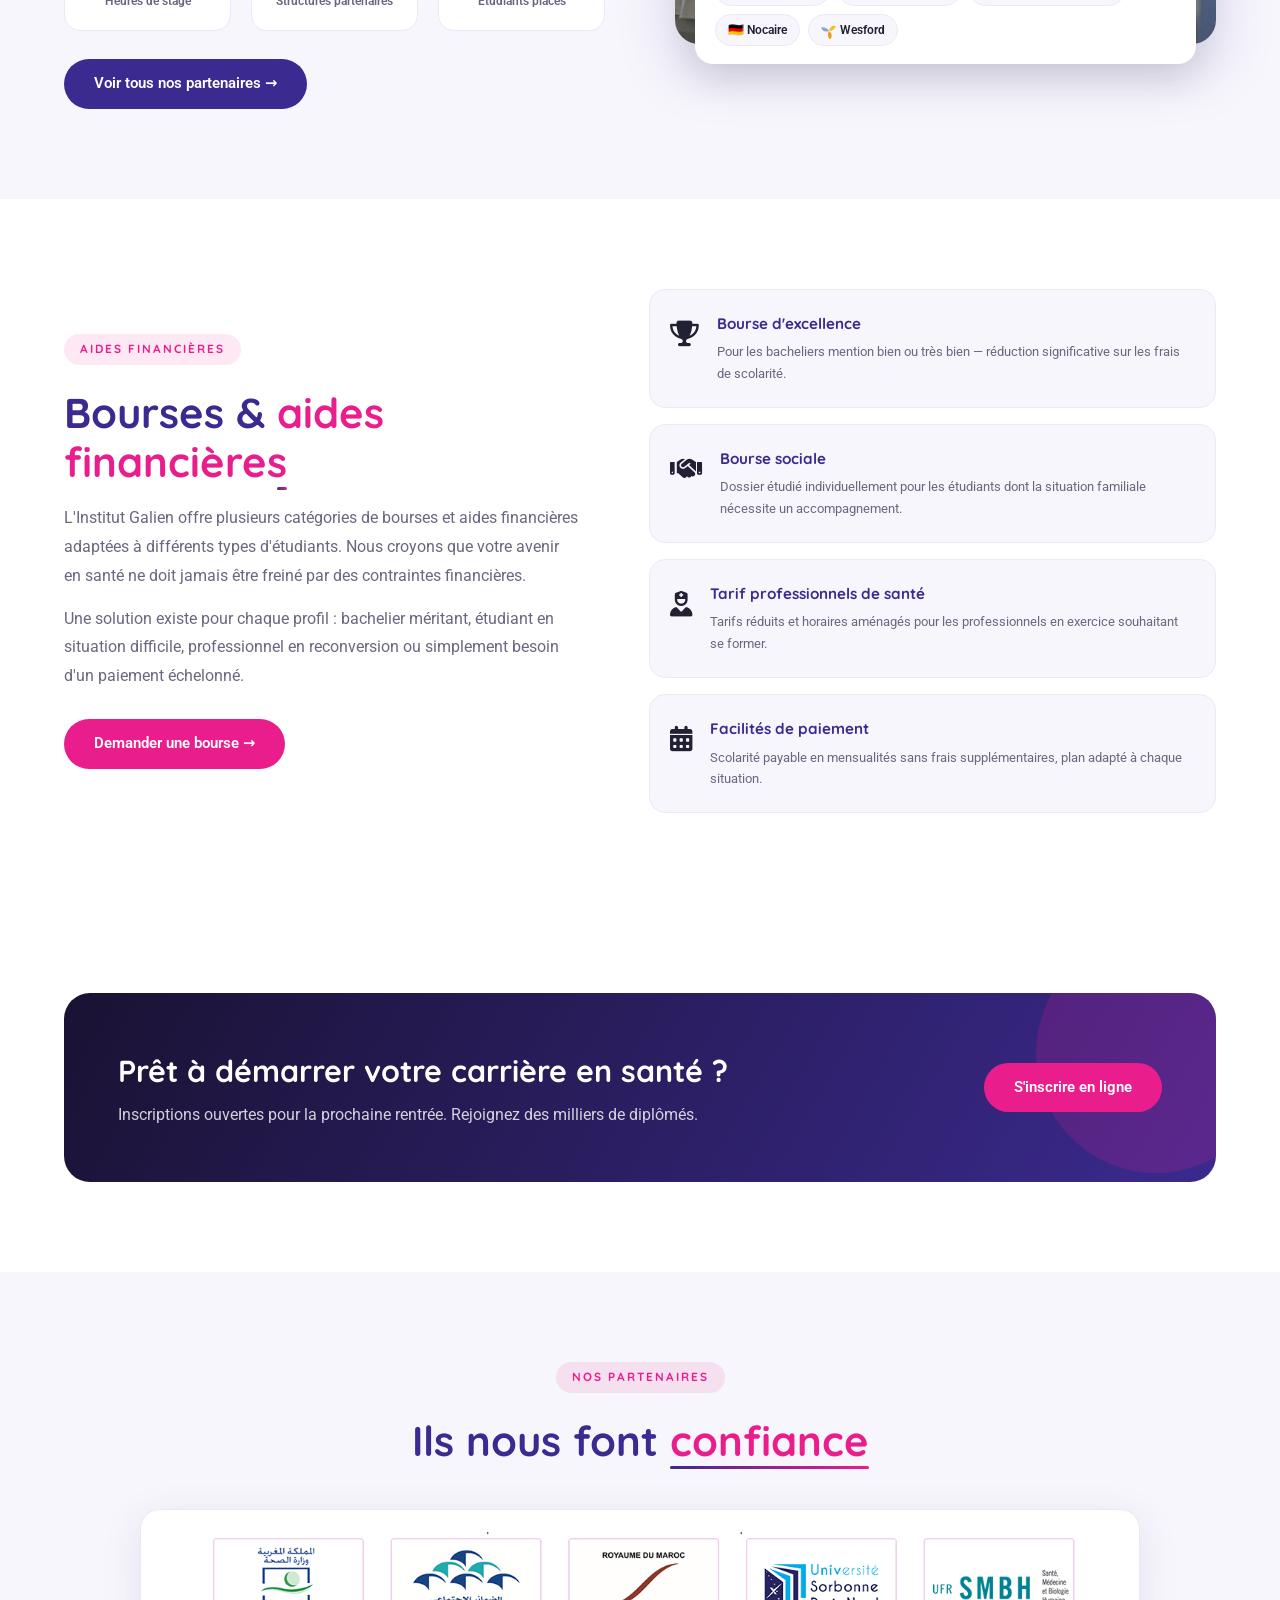
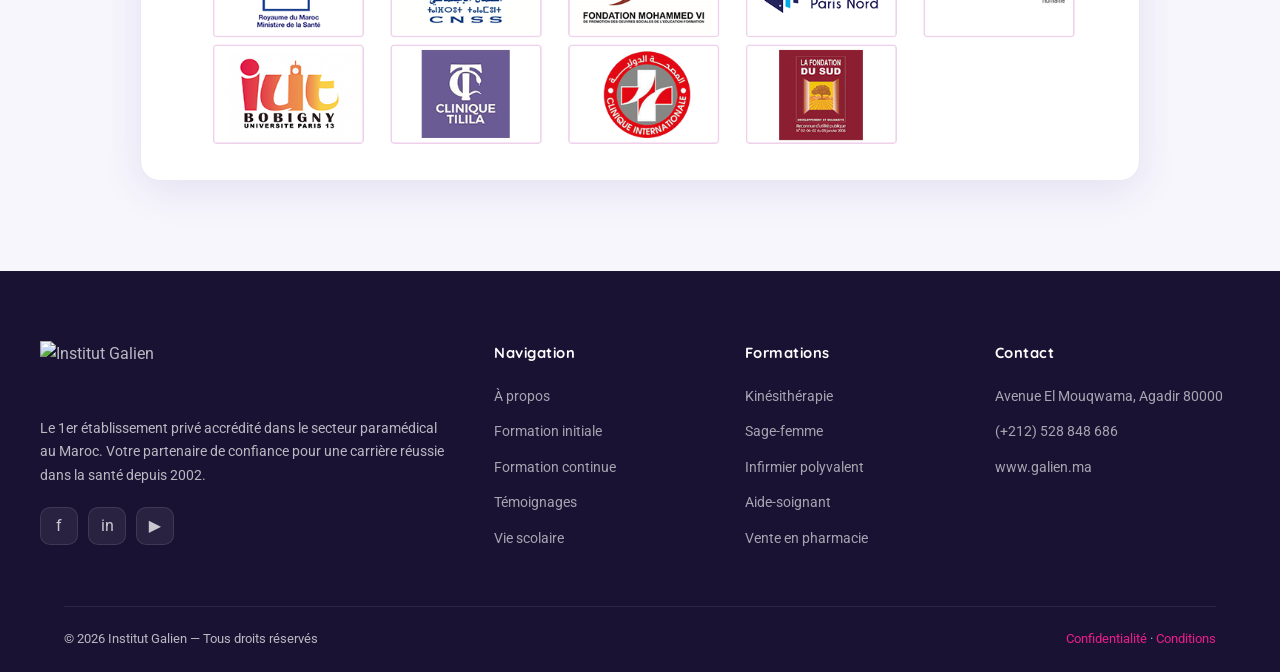
==== commit 55337da5: "Homepage About: use the institute's official history text (2002 founding, 2006 accreditation, 2008 P" ====
--- a/index.html
+++ b/index.html
@@ -330,9 +330,11 @@
         <div class="big"><img src="images/dsc07179.jpg" alt="Institut Galien"/></div>
       </div>
       <div data-reveal="right">
-        <span class="eyebrow">À propos de l'institut</span>
-        <h2 class="h-title">Un pôle d'<span class="accent">innovation</span> et d'excellence paramédicale</h2>
-        <p class="lead" style="margin:18px 0 26px">Le 1<sup>er</sup> établissement privé accrédité du Maroc dans le secteur paramédical. À Agadir, nous préparons les futurs professionnels de santé avec rigueur, passion et des équipements modernes.</p>
+        <span class="eyebrow">À propos</span>
+        <h2 class="h-title">L'institut <span class="accent">Galien</span></h2>
+        <p class="lead" style="margin:18px 0 16px">L'institut Galien a été créé, en 2002, par des professionnels en réponse aux besoins du secteur de la santé en personnel paramédical qualifié.</p>
+        <p style="color:var(--muted);line-height:1.8;margin-bottom:14px">Dès lors, l'équipe pédagogique n'a cessé d'œuvrer avec dynamisme et dévouement pour rehausser la qualité de formation et bâtir le renom de l'établissement. En 2006, ces efforts ont été couronnés de succès : l'institut Galien fut le 1<sup>er</sup> établissement, au Maroc, à obtenir l'accréditation dans le secteur paramédical et Santé.</p>
+        <p style="color:var(--muted);line-height:1.8;margin-bottom:20px">En partenariat avec l'université Paris Nord, l'institut Galien a lancé en 2008 des formations de niveau Bac +3 et Bac +5 (Licence et Master Pro.) dans le domaine du management des organisations, notamment sanitaires et sociales…</p>
         <div class="grid grid-2" style="gap:16px">
           <div class="feature"><div class="ic"><i class="fa-solid fa-trophy"></i></div><div><h4>Accrédité</h4><p>Reconnu par l'État</p></div></div>
           <div class="feature"><div class="ic"><i class="fa-solid fa-user-doctor"></i></div><div><h4>Formateurs experts</h4><p>Des professionnels en exercice</p></div></div>
